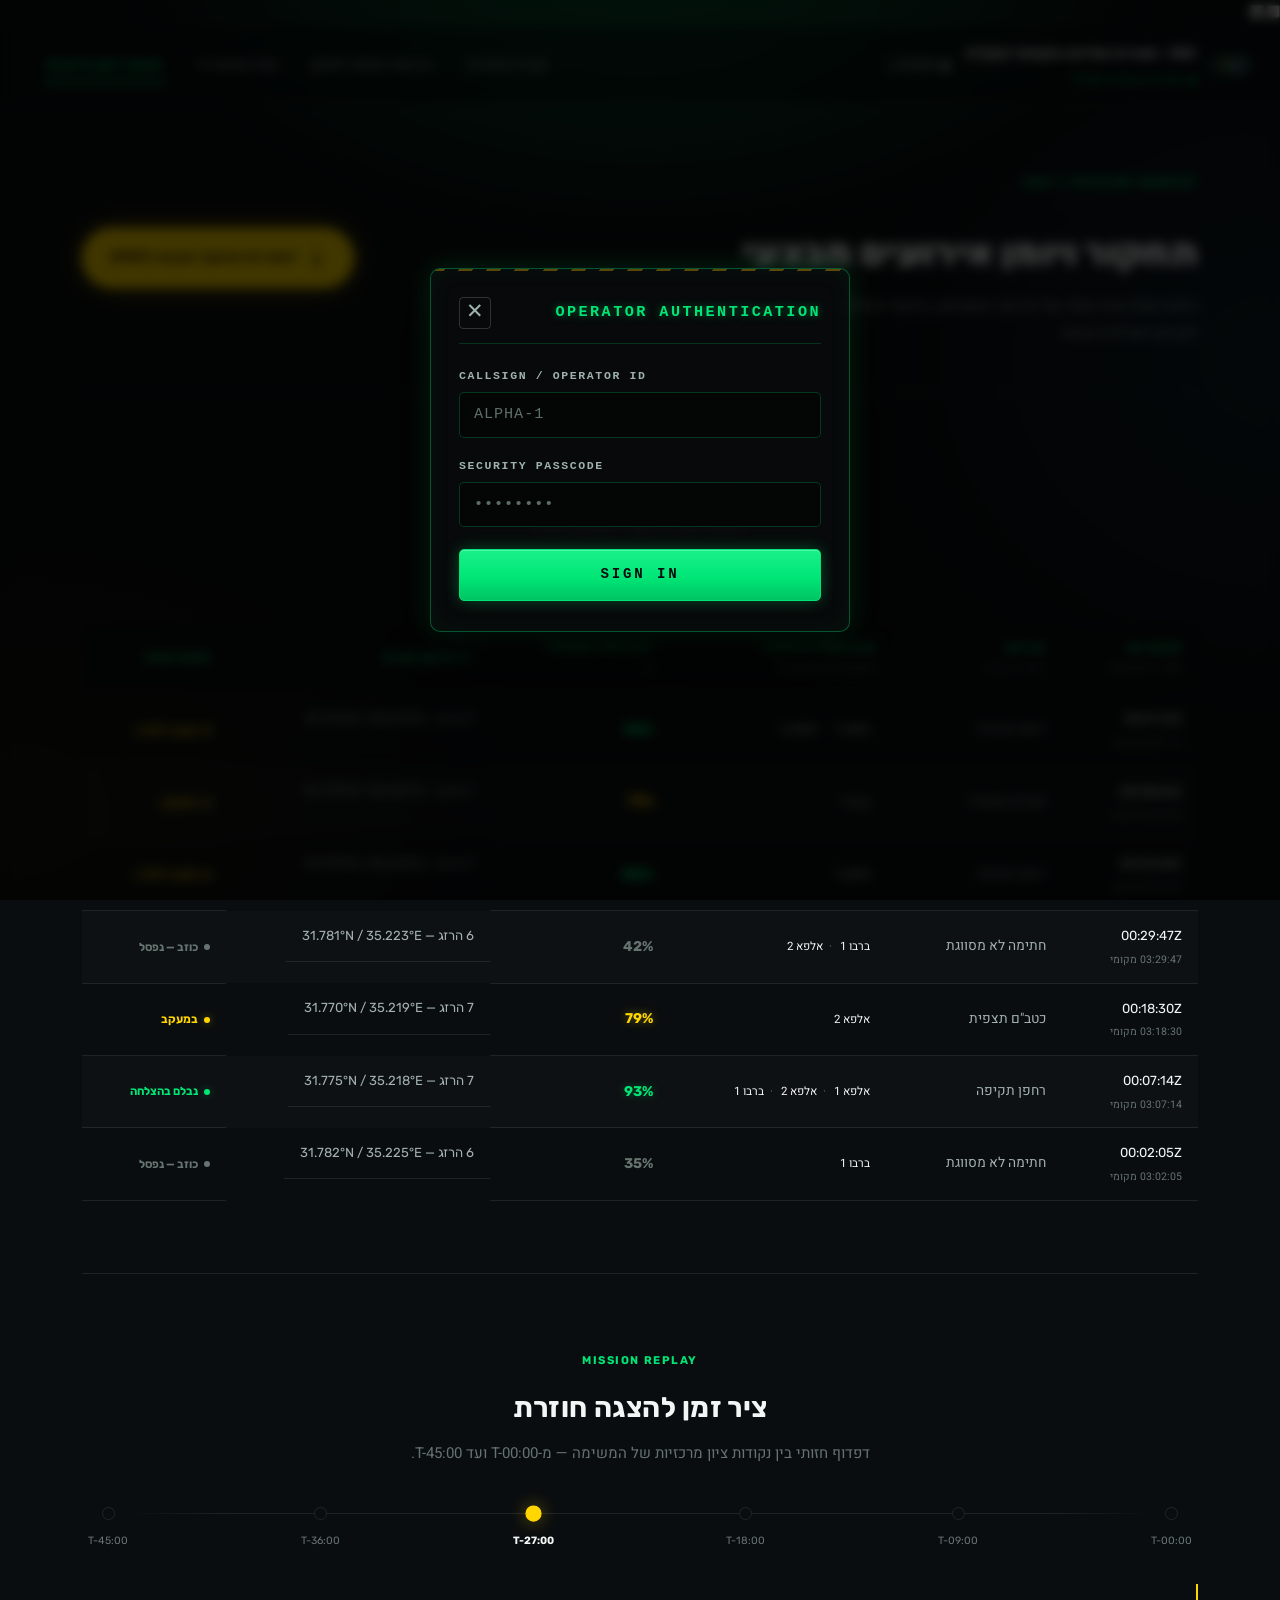
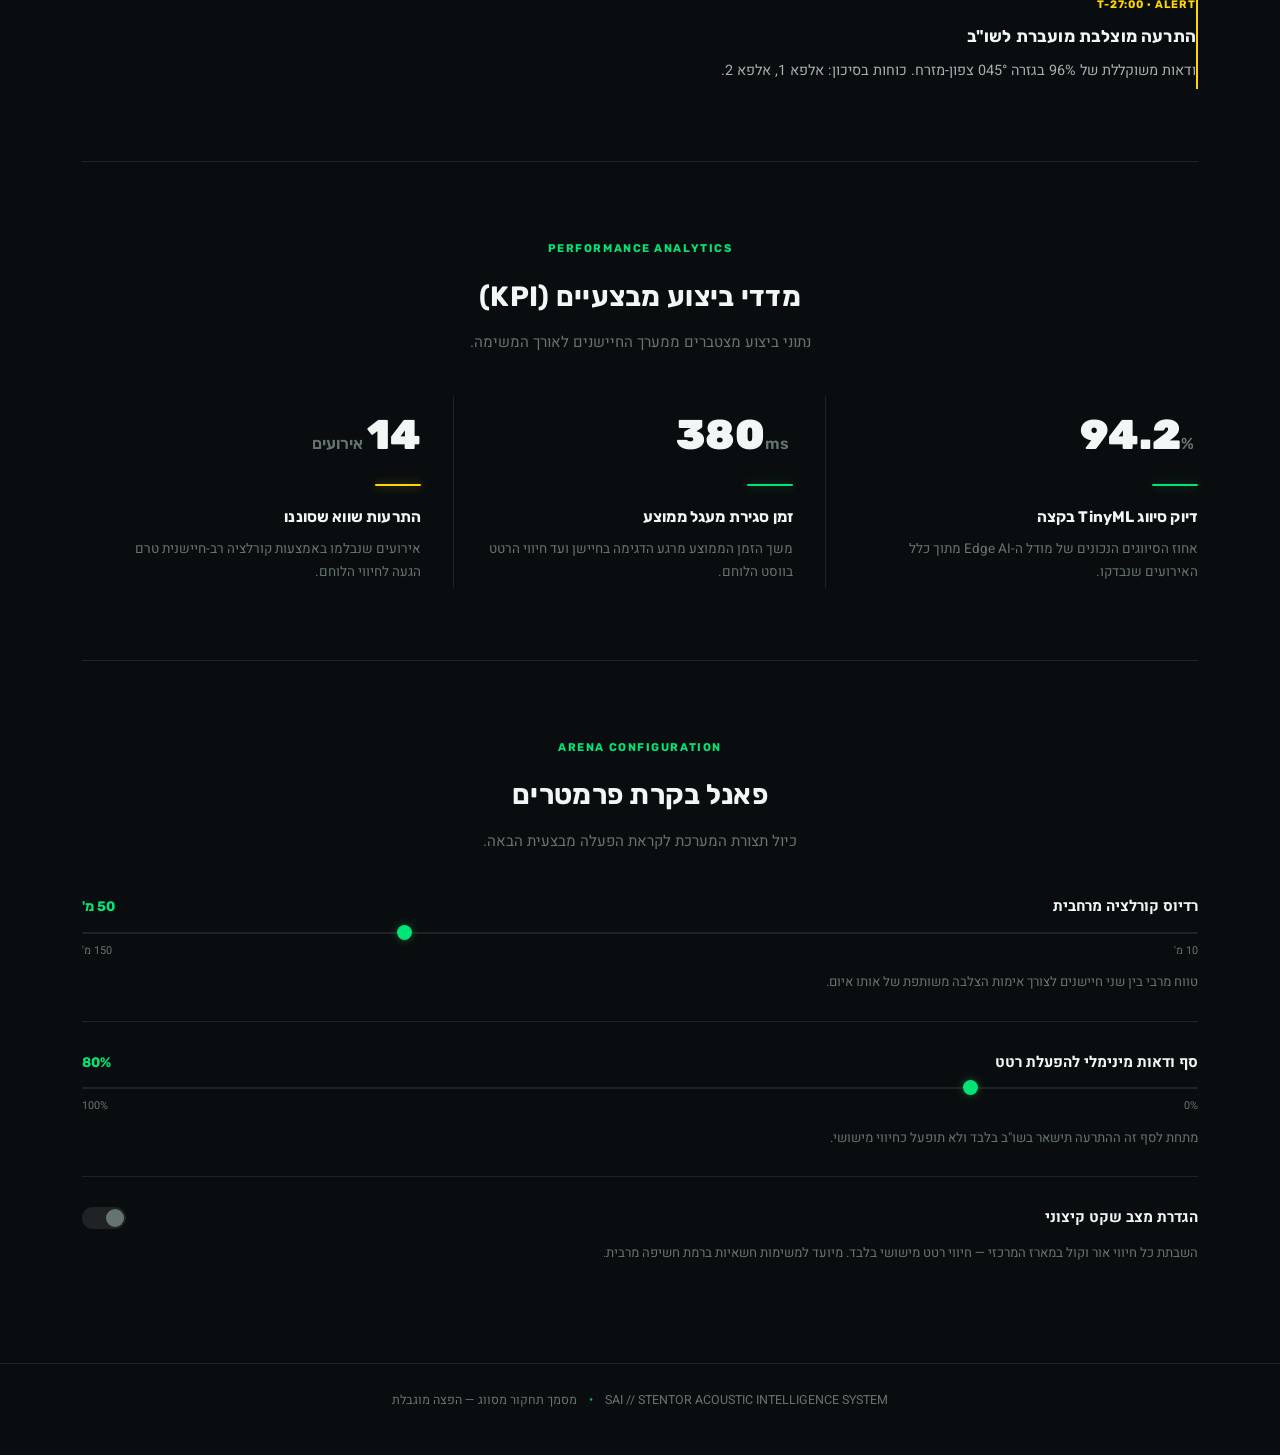
==== debrief.html @ 7eb7ef3a "Initial commit - SAI-WEB" ====
<!-- קובץ זה הוא עמוד "תחקור ויומן אירועים" (Debrief & After Action Report) של מערכת SAI.
     הוא עמוד עצמאי לחלוטין: בלי JavaScript, רק HTML5 סמנטי + CSS3 טהור (ראו style-debrief.css).
     כל האינטראקטיביות (ציר הזמן, הסליידרים, הטוגל) מושגת באמצעות רכיבי טופס דפדפניים
     מובנים (radio/range/checkbox) יחד עם סלקטורי CSS חכמים — ללא שורת קוד JS אחת. -->
<!-- DOCTYPE HTML5: מודיע לדפדפן לרנדר את הדף לפי תקן HTML5 העדכני (Standards Mode),
     ולא במצב "Quirks" תואם-לאחור שיכול לשבש חישובי CSS כמו box-sizing -->
<!DOCTYPE html>
<!-- lang="he": מגדיר את שפת התוכן כעברית — חשוב לנגישות (קוראי מסך יבטאו נכון),
     ולמנועי חיפוש/דפדפנים שמציעים תרגום אוטומטי.
     dir="rtl": קובע כיוון כתיבה מימין-לשמאל לכל העמוד — משפיע אוטומטית על יישור טקסט,
     סדר פריסת Flexbox/Grid (איבר ראשון ב-HTML מוצג מימין), ומיקום של תכונות לוגיות כמו
     border-inline-start ב-CSS, כך שאין צורך לכתוב ידנית "right" בכל מקום -->
<html lang="he" dir="rtl">
<head>
<!-- קידוד תווים UTF-8 הכרחי כדי שתווי עברית, גרשיים (״) וסימני מעלות (°) יוצגו נכון -->
<meta charset="UTF-8">
<!-- meta viewport: מבטיח שבמכשירים ניידים הדף יוצג ברוחב האמיתי של המסך (לא מוקטן/מוגדל
     אוטומטית), כך שהפריסה הרספונסיבית שב-CSS (ה-media queries) תעבוד כמתוכנן -->
<meta name="viewport" content="width=device-width, initial-scale=1.0">
<!-- כותרת הלשונית בדפדפן — מזהה את העמוד הספציפי הזה (תחקור) מתוך שאר עמודי המערכת -->
<title>תחקור ויומן אירועים — SAI</title>
<!-- preconnect: מורה לדפדפן לפתוח מראש חיבור רשת (DNS+TLS) לשרתי Google Fonts,
     לפני שה-CSS בפועל מבקש את קובצי הגופן — מקצר את זמן הטעינה הנתפס -->
<link rel="preconnect" href="https://fonts.googleapis.com">
<link rel="preconnect" href="https://fonts.gstatic.com" crossorigin>
<!-- טוען את משפחות הגופנים Heebo ו-Rubik במשקלים שונים (300 עד 900) — שתיהן גופני
     עברית מודרניים התומכים היטב ב-RTL, בהם משתמש style-debrief.css להיררכיית הטקסט -->
<link href="https://fonts.googleapis.com/css2?family=Heebo:wght@300;400;500;700;900&family=Rubik:wght@400;500;600;700;900&display=swap" rel="stylesheet">
<!-- קישור לגיליון הסגנונות הייעודי לעמוד זה בלבד — כל עמוד באתר SAI טוען קובץ CSS
     נפרד משלו (ולא קובץ אחד משותף), כך שניתן לפתח/לשנות עמוד בלי להשפיע על האחרים -->
<link rel="stylesheet" href="style-debrief.css">
<!-- קישור לגיליון העיצוב של חלון ההתחברות (HTML ו-CSS בלבד, ללא JavaScript) -->
<link rel="stylesheet" href="style-login.css">
</head>
<body>

<!-- תיבת הסימון המוסתרת שמחזיקה את מצב החלון; חייבת להיות ילד ישיר של body ולפני הסרגל והחלון כדי שסלקטור ~ יעבוד -->
<input type="checkbox" id="modal-toggle" class="modal-toggle" aria-label="פתיחה וסגירה של חלון אימות מפעיל">
<!-- תיבת סימון מוסתרת שנייה: מצב "מחובר"; SIGN IN מסמן אותה, וה-CSS מסתיר את החלון ואת LOGIN ומציג את תג המפעיל -->
<input type="checkbox" id="auth-state" class="auth-state" tabindex="-1" aria-hidden="true">

<!-- ===================== סרגל ניווט עליון (Header) =====================
     מופיע בזהה (עם שינוי הקישור הפעיל) בכל עמודי האתר — משמש כ"תא מצפן" קבוע
     שמאפשר מעבר מהיר בין מודולי המערכת מכל מקום בממשק -->
<header class="cmd-bar">
  <!-- קבוצת המותג: לוגו + שם המערכת + חיווי סטטוס חי, בצד ההתחלה של הסרגל (ימין ב-RTL) -->
  <div class="cmd-brand">
    <!-- לוגו המערכת מתוך assets/logo.png; תכונת alt מספקת טקסט חלופי לקוראי מסך
         ולמקרה שהתמונה לא נטענת — חיונית לנגישות ולא רק "תיאור" -->
    <img src="assets/logo.png" alt="סמל SAI" class="cmd-logo">
    <div class="cmd-brand-text">
      <!-- שם המערכת המלא -->
      <span class="cmd-title">SAI - מערכת מודיעין אקוסטי טקטית</span>
      <!-- חיווי "מערכת מבצעית פעילה": נקודה ירוקה פועמת (מוגדרת ב-CSS עם aria-hidden
           כי היא עיצובית בלבד ואינה נושאת מידע טקסטואלי) + טקסט הסבר -->
      <span class="cmd-status">
        <span class="pulse-dot" aria-hidden="true"></span>
        מערכת מבצעית פעילה
      </span>
    </div>
    <!-- כפתור LOGIN: תווית שמקושרת לתיבת הסימון — ממוקם באזור המיתוג, משמאל ללוגו ולשם המערכת; לחיצה עליה פותחת את החלון -->
    <label for="modal-toggle" class="nav-login-btn">
      <!-- אייקון הפעלה קישוטי; מוסתר מקוראי מסך -->
      <span aria-hidden="true">◉</span>
      <!-- טקסט הכפתור -->
      LOGIN
    <!-- סגירת כפתור LOGIN -->
    </label>
    <!-- תג המפעיל המחובר: מוסתר כברירת מחדל ומוצג ב-CSS רק כש-auth-state מסומנת (אחרי SIGN IN) -->
    <span class="operator-badge"></span>
  </div>

  <!-- ניווט ראשי: aria-label מספק לקוראי מסך שם ברור ל-<nav> הזה (יש לעיתים כמה
       אזורי ניווט בעמוד, וה-label מבדיל ביניהם) -->
  <nav class="cmd-nav" aria-label="ניווט ראשי">
    <!-- קישור לעמוד סקירת המערכת (הבית) -->
    <a href="index.html" class="nav-link">סקירת מערכת</a>
    <!-- קישור להוראות ההפעלה השדתיות ללוחם -->
    <a href="field-manual.html" class="nav-link">הוראות הפעלה ללוחם</a>
    <!-- קישור ללוח הבקרה המבצעי החי (שו"ב) -->
    <a href="live-c2.html" class="nav-link">שו"ב מבצעי חי</a>
    <!-- קישור לעמוד הנוכחי (תחקור): class="active" מסמן ויזואלית היכן אנחנו נמצאים,
         aria-current="page" מודיע לטכנולוגיות מסייעות (קוראי מסך) שזהו העמוד הנוכחי —
         שילוב של סימון ויזואלי וסמנטי-נגיש יחד -->
    <a href="debrief.html" class="nav-link active" aria-current="page">תחקור ויומן אירועים</a>
  </nav>
</header>

<!-- <main>: התגית הסמנטית המציינת את תוכן הליבה הייחודי של העמוד (בניגוד ל-header/footer
     שחוזרים בכל עמוד) — חשובה לנגישות (קורא מסך יכול "לקפוץ" ישר לתוכן הראשי) ול-SEO -->
<main>

  <!-- ===================== כותרת ייצוא (Export Header) =====================
       אזור פתיחה המציג את כותרת הדוח ומאפשר "ייצוא" שלו לקובץ PDF (מדומה) -->
  <section class="export-header">
    <div class="export-text">
      <!-- תג מסמך בסגנון צבאי: AAR = After Action Report, מזהה את סוג המסמך -->
      <span class="doc-tag">AAR // MISSION DEBRIEF</span>
      <!-- כותרת <h1> יחידה בעמוד — הכותרת הראשית וההיררכית ביותר, חשובה גם ל-SEO
           וגם לנגישות (קורא מסך מתחיל מכאן את מבנה הכותרות של הדף) -->
      <h1 class="page-title">תחקור ויומן אירועים מבצעי</h1>
      <p class="page-desc">ניתוח שלב-אחר-שלב של אירועי המשימה, ביצועי הסיווג בקצה, וכיול פרמטרי המערכת לקראת פעילות הבאה.</p>
    </div>
    <!-- כפתור "ייצוא דוח": href="#" כי זהו מוקאפ (mockup) ללא backend אמיתי בשלב זה;
         role="button" מבהיר לטכנולוגיות מסייעות שמדובר בפעולה (לא ניווט רגיל לעמוד אחר),
         למרות שמבחינה טכנית זהו תג <a> ולא <button> -->
    <a href="#" class="btn-export" role="button">
      <!-- אייקון חץ ייצוא; aria-hidden מסתיר אותו מקוראי מסך כי הוא דקורטיבי בלבד
           והמשמעות כבר מועברת על ידי הטקסט הסמוך "ייצוא דוח..." -->
      <span class="export-icon" aria-hidden="true">⭳</span>
      ייצוא דוח תחקור מבצעי (PDF)
    </a>
  </section>

  <!-- ===================== סעיף 1: יומן אירועי משימה (Event Log) =====================
       טבלה המדמה תוצאת שאילתה מ-DynamoDB — רשומות זיהוי מוצלבות ממספר חיישנים -->
  <section class="section">
    <div class="section-head">
      <!-- "תג טכני" עליון המרמז על מקור הנתונים (שאילתת DynamoDB) -->
      <span class="section-kicker">DYNAMODB QUERY // EVENT LOG</span>
      <!-- כותרת <h2>: רמת היררכיה אחת מתחת ל-<h1> הראשי של העמוד -->
      <h2 class="section-title">יומן אירועי משימה</h2>
      <p class="section-sub">רשומות מוצלבות ממספר חיישנים, מסודרות לפי חותמת זמן יורדת.</p>
    </div>

    <!-- רשת נתונים ללא מסגרות: קווי הפרדה דקים בלבד בין שורות -->
    <!-- ^ (הערה מקורית) — עוטף את הטבלה ב-div עם overflow-x:auto כדי לאפשר גלילה
         אופקית במסכים צרים, מבלי לשבור את פריסת שאר העמוד -->
    <div class="table-scroll">
      <!-- <table> סמנטית אמיתית (לא div מדומה) — חשוב לנגישות ולקריאת נתונים טבלאיים
           נכונה על ידי קוראי מסך, שיכולים לנווט בין עמודות/שורות -->
      <table class="log-table">
        <!-- <thead>: כותרות העמודות, מופרדות סמנטית מגוף הנתונים (tbody) -->
        <thead>
          <tr>
            <!-- כל <th> הוא כותרת עמודה; ה-<br> + <span class="th-sub"> מוסיפים שורת
                 הבהרה משנית (כמו "UTC / זמן מקומי") מתחת לשם העמודה הראשי -->
            <th>חותמת זמן<br><span class="th-sub">UTC / זמן מקומי</span></th>
            <th>סוג איום<br><span class="th-sub">רחפן / כטב"ם</span></th>
            <th>מזהה סנסורים מדווחים<br><span class="th-sub">Correlation Sensors</span></th>
            <th>רמת ודאות משוקללת<br><span class="th-sub">%</span></th>
            <th>נ"צ ומיקום במרחב</th>
            <th>סטטוס פעולה</th>
          </tr>
        </thead>
        <!-- <tbody>: גוף הנתונים בפועל — 7 שורות אירוע, מסודרות מהחדש (חותמת זמן
             גבוהה יותר) אל הישן ביותר בתחתית -->
        <tbody>
          <!-- שורה 1: האירוע החמור והעדכני ביותר — רחפן תקיפה בוודאות גבוהה (96%),
               זוהה על ידי שני חיישנים (קורלציה כפולה), הועבר לשו"ב -->
          <tr>
            <!-- מחלקת mono כופה כיוון LTR על הערך הטכני (חותמת הזמן) כדי שהספרות
                 והתווים יוצגו בסדר הנכון בתוך שורה שכיוונה הכללי RTL -->
            <td><span class="mono">00:41:12Z</span><br><span class="th-sub">03:41:12 מקומי</span></td>
            <td>רחפן תקיפה</td>
            <!-- שתי תגיות sensor-chip מציגות קורלציה בין שני חיישנים שונים שזיהו את אותו איום -->
            <td><span class="sensor-chip">אלפא 1</span><span class="sensor-chip">אלפא 2</span></td>
            <!-- conf-hi: מחלקה שצובעת ודאות גבוהה בירוק זוהר -->
            <td><span class="conf conf-hi">96%</span></td>
            <td class="mono">31.774°N / 35.217°E — גזרה 7</td>
            <!-- status-progress: האירוע עדיין "בתהליך" (הועבר לשו"ב לטיפול), לכן צבע זהב ולא ירוק -->
            <td><span class="status status-progress">הועבר לשו"ב</span></td>
          </tr>
          <!-- שורה 2: כטב"ם תצפית (לא תקיפה) שזוהה על ידי חיישן בודד בלבד, ודאות בינונית (71%) -->
          <tr>
            <td><span class="mono">00:38:55Z</span><br><span class="th-sub">03:38:55 מקומי</span></td>
            <td>כטב"ם תצפית</td>
            <td><span class="sensor-chip">ברבו 1</span></td>
            <!-- conf-mid: ודאות בינונית מוצגת בזהב, לא בירוק המלא -->
            <td><span class="conf conf-mid">71%</span></td>
            <td class="mono">31.779°N / 35.221°E — גזרה 7</td>
            <td><span class="status status-progress">במעקב</span></td>
          </tr>
          <!-- שורה 3: המשך אותו רצף איום — עדכון קודם מאותו רחפן, חיישן בודד, ודאות 88% -->
          <tr>
            <td><span class="mono">00:33:02Z</span><br><span class="th-sub">03:33:02 מקומי</span></td>
            <td>רחפן תקיפה</td>
            <td><span class="sensor-chip">אלפא 1</span></td>
            <td><span class="conf conf-hi">88%</span></td>
            <td class="mono">31.773°N / 35.216°E — גזרה 7</td>
            <td><span class="status status-progress">הועבר לשו"ב</span></td>
          </tr>
          <!-- שורה 4: דוגמה לזיהוי כוזב — חתימה לא מסווגת בוודאות נמוכה (42%) שנפסלה
               לאחר קורלציה בין שני חיישנים, ממחישה את יכולת סינון התרעות השווא של המערכת -->
          <tr>
            <td><span class="mono">00:29:47Z</span><br><span class="th-sub">03:29:47 מקומי</span></td>
            <td>חתימה לא מסווגת</td>
            <td><span class="sensor-chip">ברבו 1</span><span class="sensor-chip">אלפא 2</span></td>
            <!-- conf-low: ודאות נמוכה מוצגת בצבע עמום ללא זוהר כלל -->
            <td><span class="conf conf-low">42%</span></td>
            <td class="mono">31.781°N / 35.223°E — גזרה 6</td>
            <!-- status-dismissed: סטטוס "כוזב — נפסל", צבע עמום כי האירוע אינו משמעותי יותר -->
            <td><span class="status status-dismissed">כוזב — נפסל</span></td>
          </tr>
          <!-- שורה 5: כטב"ם תצפית נוסף, זוהה על ידי חיישן בודד, ודאות בינונית (79%) -->
          <tr>
            <td><span class="mono">00:18:30Z</span><br><span class="th-sub">03:18:30 מקומי</span></td>
            <td>כטב"ם תצפית</td>
            <td><span class="sensor-chip">אלפא 2</span></td>
            <td><span class="conf conf-mid">79%</span></td>
            <td class="mono">31.770°N / 35.219°E — גזרה 7</td>
            <td><span class="status status-progress">במעקב</span></td>
          </tr>
          <!-- שורה 6: האירוע המוקדם ביותר בדוגמה שהסתיים בהצלחה — שלושה חיישנים שונים
               (קורלציה משולשת, הכי חזקה בטבלה) זיהו יחד את אותו רחפן, ודאות גבוהה (93%),
               והאיום נבלם — ממחיש את שרשרת ההיתוך הרב-חיישני (Multi-Sensor Fusion) עד לסגירה -->
          <tr>
            <td><span class="mono">00:07:14Z</span><br><span class="th-sub">03:07:14 מקומי</span></td>
            <td>רחפן תקיפה</td>
            <td><span class="sensor-chip">אלפא 1</span><span class="sensor-chip">אלפא 2</span><span class="sensor-chip">ברבו 1</span></td>
            <td><span class="conf conf-hi">93%</span></td>
            <td class="mono">31.775°N / 35.218°E — גזרה 7</td>
            <!-- status-resolved: הסטטוס היחיד בטבלה שמסומן ירוק — האירוע הסתיים בהצלחה -->
            <td><span class="status status-resolved">נבלם בהצלחה</span></td>
          </tr>
          <!-- שורה 7: זיהוי כוזב נוסף בוודאות נמוכה מאוד (35%) מחיישן בודד, שנפסל -->
          <tr>
            <td><span class="mono">00:02:05Z</span><br><span class="th-sub">03:02:05 מקומי</span></td>
            <td>חתימה לא מסווגת</td>
            <td><span class="sensor-chip">ברבו 1</span></td>
            <td><span class="conf conf-low">35%</span></td>
            <td class="mono">31.782°N / 35.225°E — גזרה 6</td>
            <td><span class="status status-dismissed">כוזב — נפסל</span></td>
          </tr>
        </tbody>
      </table>
    </div>
  </section>

  <!-- ===================== סעיף 2: ציר זמן להצגה חוזרת (Mission Replay) =====================
       "טאבים" אינטראקטיביים מבוססי CSS טהור: לחיצה על תחנת זמן חושפת את פרטי
       האירוע התואם, ללא שורת JavaScript אחת — ראו הסבר מלא ב-style-debrief.css -->
  <section class="section">
    <div class="section-head">
      <span class="section-kicker">MISSION REPLAY</span>
      <h2 class="section-title">ציר זמן להצגה חוזרת</h2>
      <p class="section-sub">דפדוף חזותי בין נקודות ציון מרכזיות של המשימה — מ-T-00:00 ועד T-45:00.</p>
    </div>

    <div class="timeline-scrubber">
      <!-- שישה כפתורי רדיו "בלתי נראים" (מוסתרים ב-CSS, לא ב-HTML) — כולם משתפים
           את אותו name="tl" כך שרק אחד יכול להיות מסומן בכל רגע נתון (התנהגות
           רדיו סטנדרטית של הדפדפן). id ייחודי לכל אחד (tl1..tl6) מקושר ל-<label>
           המתאים בהמשך. tl4 מסומן checked כברירת מחדל כדי שהעמוד ייפתח כבר
           כשתחנת ה"התרעה" (האירוע הדרמטי ביותר) גלויה למשתמש -->
      <input type="radio" name="tl" id="tl1" class="tl-radio">
      <input type="radio" name="tl" id="tl2" class="tl-radio">
      <input type="radio" name="tl" id="tl3" class="tl-radio">
      <input type="radio" name="tl" id="tl4" class="tl-radio" checked>
      <input type="radio" name="tl" id="tl5" class="tl-radio">
      <input type="radio" name="tl" id="tl6" class="tl-radio">

      <!-- מסלול ציר הזמן הגרפי: קו רקע + שש תוויות-תחנה לחיצות -->
      <div class="tl-track">
        <!-- קו הרקע החוצה את כל התחנות; aria-hidden כי הוא עיצובי-גרפי בלבד -->
        <span class="tl-line" aria-hidden="true"></span>
        <!-- כל <label for="tlN"> הוא תגית אמיתית המקושרת לכפתור הרדיו המתאים לה —
             לחיצה על התווית (או על הטקסט/הנקודה שבתוכה) מסמנת את הרדיו המוסתר,
             בדיוק כמו שדפדפן עושה עם כל <label>+<input> רגיל, ללא צורך ב-JavaScript -->
        <label for="tl1" class="tl-marker"><span class="tl-dot"></span><span class="tl-time">T-00:00</span></label>
        <label for="tl2" class="tl-marker"><span class="tl-dot"></span><span class="tl-time">T-09:00</span></label>
        <label for="tl3" class="tl-marker"><span class="tl-dot"></span><span class="tl-time">T-18:00</span></label>
        <!-- מחלקה נוספת tl-marker--alert מסמנת חזותית שזוהי תחנת ההתרעה הקריטית —
             מקבלת ב-CSS מתאר זהוב קבוע גם כשאינה נבחרת -->
        <label for="tl4" class="tl-marker tl-marker--alert"><span class="tl-dot"></span><span class="tl-time">T-27:00</span></label>
        <label for="tl5" class="tl-marker"><span class="tl-dot"></span><span class="tl-time">T-36:00</span></label>
        <label for="tl6" class="tl-marker"><span class="tl-dot"></span><span class="tl-time">T-45:00</span></label>
      </div>

      <!-- שישה בלוקי פרטים — רק אחד מוצג בכל רגע (זה שה-id שלו תואם לרדיו המסומן),
           בזכות סלקטורי ה-":checked ~" שמוגדרים ב-style-debrief.css -->
      <div class="tl-details">
        <!-- פרטי תחנה 1: תחילת המשימה, טרם זוהה איום -->
        <div class="tl-detail" id="d1">
          <span class="tl-detail-tag">T-00:00</span>
          <h3>תחילת משימה</h3>
          <p>פריסת כוחות אלפא ובראבו בגזרה 7. כלל החיישנים במצב האזנה שקטה.</p>
        </div>
        <!-- פרטי תחנה 2: זיהוי ראשוני חלש (71%) מחיישן בודד -->
        <div class="tl-detail" id="d2">
          <span class="tl-detail-tag">T-09:00</span>
          <h3>זיהוי אקוסטי ראשוני</h3>
          <p>חיישן ברבו 1 מדווח על חתימה אקוסטית חשודה. רמת ודאות ראשונית: 71%.</p>
        </div>
        <!-- פרטי תחנה 3: הצלבת נתונים בין שני חיישנים מעלה את הוודאות -->
        <div class="tl-detail" id="d3">
          <span class="tl-detail-tag">T-18:00</span>
          <h3>הצלבת נתונים</h3>
          <p>הצלבה בין אלפא 2 לברבו 1 בענן מעלה את רמת הוודאות ל-88%. המעקב מוסלם לאלפא 1.</p>
        </div>
        <!-- פרטי תחנה 4: רגע ההתרעה הקריטית — מחלקות tl-detail--alert /
             tl-detail-tag--alert צובעות בלוק זה בזהב במקום ירוק, בהתאם לחומרת האירוע.
             זוהי תחנת ברירת המחדל שמוצגת בטעינת העמוד (הרדיו tl4 מסומן checked למעלה) -->
        <div class="tl-detail tl-detail--alert" id="d4">
          <span class="tl-detail-tag tl-detail-tag--alert">T-27:00 · ALERT</span>
          <h3>התרעה מוצלבת מועברת לשו"ב</h3>
          <p>ודאות משוקללת של 96% בגזרה 045° צפון-מזרח. כוחות בסיכון: אלפא 1, אלפא 2.</p>
        </div>
        <!-- פרטי תחנה 5: סגירת המעגל הפיזי — החיווי מגיע בפועל ללוחם -->
        <div class="tl-detail" id="d5">
          <span class="tl-detail-tag">T-36:00</span>
          <h3>סגירת מעגל פיזית</h3>
          <p>חיווי רטט מופעל בכתף ימין של אלפא 1. תמונת מצב מעודכנת מועברת לחפ"ק.</p>
        </div>
        <!-- פרטי תחנה 6: סיום האירוע בהצלחה -->
        <div class="tl-detail" id="d6">
          <span class="tl-detail-tag">T-45:00</span>
          <h3>סיום אירוע</h3>
          <p>האיום יצא מטווח הזיהוי ונבלם בהצלחה. המשימה נמשכת כסדרה.</p>
        </div>
      </div>
    </div>
  </section>

  <!-- ===================== סעיף 3: מדדי ביצוע מבצעיים (KPI) =====================
       שלושה מדדים מרכזיים המסכמים את ביצועי המערכת לאורך המשימה כולה -->
  <section class="section">
    <div class="section-head">
      <span class="section-kicker">PERFORMANCE ANALYTICS</span>
      <h2 class="section-title">מדדי ביצוע מבצעיים (KPI)</h2>
      <p class="section-sub">נתוני ביצוע מצטברים ממערך החיישנים לאורך המשימה.</p>
    </div>

    <!-- מדדים גדולים עם קו זוהר, ללא תיבות נפרדות -->
    <!-- ^ (הערה מקורית) — שלושת המדדים מוצגים כרשימת Grid עם קווי הפרדה אנכיים
         בין העמודות (מוגדר ב-CSS), ולא כשלושה כרטיסים ממוסגרים בנפרד -->
    <div class="kpi-row">
      <!-- מדד 1: דיוק מודל הבינה המלאכותית הרץ מקומית על הבקר (Edge AI) -->
      <div class="kpi">
        <!-- <small> מכיל את סימן האחוז בגודל קטן יותר מהמספר הראשי, כך שה-"94.2"
             נשאר המוקד החזותי הדומיננטי -->
        <span class="kpi-value">94.2<small>%</small></span>
        <!-- קו הדגשה קצר מתחת למספר; aria-hidden כי הוא עיצובי בלבד -->
        <span class="kpi-underline" aria-hidden="true"></span>
        <h3 class="kpi-title">דיוק סיווג TinyML בקצה</h3>
        <p class="kpi-desc">אחוז הסיווגים הנכונים של מודל ה-Edge AI מתוך כלל האירועים שנבדקו.</p>
      </div>

      <!-- מדד 2: זמן התגובה הכולל של שרשרת הזיהוי-עד-חיווי (Detection-to-Actuation) -->
      <div class="kpi">
        <span class="kpi-value">380<small>ms</small></span>
        <span class="kpi-underline" aria-hidden="true"></span>
        <h3 class="kpi-title">זמן סגירת מעגל ממוצע</h3>
        <p class="kpi-desc">משך הזמן הממוצע מרגע הדגימה בחיישן ועד חיווי הרטט בווסט הלוחם.</p>
      </div>

      <!-- מדד 3: מחלקת kpi--gold דורסת את צבע קו ההדגשה מירוק לזהב (ב-CSS), כדי
           לסמן שזהו מדד מסוג "סינון/אזהרה" (כמויות שנחסמו) ולא מדד ביצועי-ליבה חיובי -->
      <div class="kpi kpi--gold">
        <span class="kpi-value">14<small>אירועים</small></span>
        <span class="kpi-underline" aria-hidden="true"></span>
        <h3 class="kpi-title">התרעות שווא שסוננו</h3>
        <p class="kpi-desc">אירועים שנבלמו באמצעות קורלציה רב-חיישנית טרם הגעה לחיווי הלוחם.</p>
      </div>
    </div>
  </section>

  <!-- ===================== סעיף 4: פאנל בקרת פרמטרים (Arena Configuration) =====================
       שלושה פקדי תצורה: שני סליידרים (range) וטוגל אחד (checkbox), כולם רכיבי
       טופס דפדפניים מקוריים — הגרירה/הקליק פועלים באופן טבעי גם בלי JavaScript,
       אם כי שינוי הערך בפועל אינו נשמר לשרת בהדגמה סטטית זו -->
  <section class="section">
    <div class="section-head">
      <span class="section-kicker">ARENA CONFIGURATION</span>
      <h2 class="section-title">פאנל בקרת פרמטרים</h2>
      <p class="section-sub">כיול תצורת המערכת לקראת הפעלה מבצעית הבאה.</p>
    </div>

    <!-- רשימת בקרות רציפה עם קווי הפרדה, סליידרים וטוגלים מינימליים -->
    <!-- ^ (הערה מקורית) — שלוש שורות הבקרה מסודרות אנכית ברשימה אחת עם קווי הפרדה
         דקים ביניהן, במקום שלושה כרטיסים נפרדים -->
    <div class="config-list">
      <!-- בקרה 1: רדיוס הקורלציה המרחבית בין חיישנים (סליידר עם ערך ברירת מחדל 50 מטר) -->
      <div class="config-row-item">
        <div class="config-row">
          <!-- <label for="corr-radius"> מקושר ל-<input> שמתחתיו — לחיצה על הטקסט
               "רדיוס קורלציה מרחבית" תעביר פוקוס לסליידר, שיפור נגישות/שימושיות -->
          <label for="corr-radius" class="config-label">רדיוס קורלציה מרחבית</label>
          <!-- הערך המוצג כאן הוא טקסט סטטי התואם ל-value של הסליידר; מכיוון שאין
               JavaScript בעמוד, הוא לא מתעדכן אוטומטית בזמן גרירה — משמש כתצוגת
               "ערך ברירת מחדל נוכחי" למוקאפ העיצובי -->
          <span class="config-value">50 מ'</span>
        </div>
        <!-- <input type="range">: פקד סליידר דפדפני אמיתי (לא מזויף). min/max/step/value
             קובעים את הטווח (10–150 מטר), את גודל הקפיצה (5) ואת נקודת ההתחלה (50) -->
        <input type="range" id="corr-radius" class="tac-slider" min="10" max="150" step="5" value="50">
        <!-- שני ערכי הקצה של הסליידר, מוצגים משני צידיו להתמצאות מהירה -->
        <div class="config-scale"><span>10 מ'</span><span>150 מ'</span></div>
        <p class="config-note">טווח מרבי בין שני חיישנים לצורך אימות הצלבה משותפת של אותו איום.</p>
      </div>

      <!-- בקרה 2: סף הוודאות המינימלי שמעליו מופעל חיווי רטט פיזי ללוחם (ברירת מחדל 80%) -->
      <div class="config-row-item">
        <div class="config-row">
          <label for="min-conf" class="config-label">סף ודאות מינימלי להפעלת רטט</label>
          <span class="config-value">80%</span>
        </div>
        <input type="range" id="min-conf" class="tac-slider" min="0" max="100" step="5" value="80">
        <div class="config-scale"><span>0%</span><span>100%</span></div>
        <p class="config-note">מתחת לסף זה ההתרעה תישאר בשו"ב בלבד ולא תופעל כחיווי מישושי.</p>
      </div>

      <!-- בקרה 3: מתג הפעלה/כיבוי (לא סליידר) למצב "שקט קיצוני" -->
      <div class="config-row-item">
        <div class="config-row">
          <label for="silent-mode" class="config-label">הגדרת מצב שקט קיצוני</label>
          <!-- toggle-switch עוטף checkbox אמיתי מוסתר + ייצוג גרפי (track+thumb).
               כל ה-<label> הזה הוא גם "הכפתור" עצמו — קליק עליו מסמן/מבטל סימון
               של ה-<input type="checkbox"> שבתוכו, בלי צורך במאזין אירועים ב-JS -->
          <label class="toggle-switch">
            <input type="checkbox" id="silent-mode">
            <!-- toggle-track הוא "מסילת" המתג הגרפית; toggle-thumb הוא ה"כפתור"
                 הנע בתוכה. שניהם מעוצבים ב-CSS בהתאם למצב checked/unchecked של
                 ה-input הסמוך להם (Sibling Selector) -->
            <span class="toggle-track"><span class="toggle-thumb"></span></span>
          </label>
        </div>
        <p class="config-note">השבתת כל חיווי אור וקול במארז המרכזי — חיווי רטט מישושי בלבד. מיועד למשימות חשאיות ברמת חשיפה מרבית.</p>
      </div>
    </div>
  </section>

</main>

<!-- ===================== פוטר (Footer) =====================
     שורת סיום קבועה בתחתית כל עמודי האתר — שם המערכת המלא + הצהרת סיווג/הפצה -->
<footer class="cmd-footer">
  <span>SAI // STENTOR ACOUSTIC INTELLIGENCE SYSTEM</span>
  <!-- נקודה מפרידה עיצובית בין שני חלקי הטקסט; לא נדרש aria-hidden כי מדובר בתו
       טקסט רגיל (•) שקורא מסך יקריא בכל מקרה כחלק טבעי מהמשפט -->
  <span class="footer-dot">•</span>
  <span>מסמך תחקור מסווג — הפצה מוגבלת</span>
</footer>

<!-- מעטפת החלון: מוסתרת ב-CSS, ומוצגת רק כשתיבת הסימון מסומנת -->
<div class="modal-overlay">
  <!-- רקע מטושטש לחיץ: תווית שמכסה את כל המסך — לחיצה עליה מבטלת את הסימון וסוגרת את החלון -->
  <label for="modal-toggle" class="modal-backdrop" aria-hidden="true"></label>
  <!-- תיבת הדיאלוג עצמה; role ו-aria-modal מסמנים אותה כחלון דו-שיח, aria-labelledby מקשר לכותרת -->
  <section class="modal-box" role="dialog" aria-modal="true" aria-labelledby="login-modal-title">
    <!-- ראש החלון: כותרת וכפתור סגירה באותה שורה -->
    <header class="modal-header">
      <!-- כותרת החלון -->
      <h2 id="login-modal-title" class="modal-title">OPERATOR AUTHENTICATION</h2>
      <!-- כפתור הסגירה ✕: תווית שמבטלת את סימון התיבה וכך סוגרת את החלון -->
      <label for="modal-toggle" class="modal-close" title="Close" aria-label="Close">✕</label>
    <!-- סגירת ראש החלון -->
    </header>
    <!-- טופס ההתחברות: אין בו כפתור submit, ולכן Enter לא שולח אותו והדף לא נטען מחדש -->
    <form class="modal-form" autocomplete="off">
      <!-- קבוצת השדה של אות הקריאה -->
      <div class="form-group">
        <!-- תווית השדה; for מקשר אותה לשדה -->
        <label for="login-username" class="form-label">Callsign / Operator ID</label>
        <!-- שדה אות הקריאה; required הופך את הטופס ל-:invalid כל עוד השדה ריק -->
        <input type="text" id="login-username" name="username" class="form-input" required spellcheck="false" placeholder="ALPHA-1">
      <!-- סגירת קבוצת השדה של אות הקריאה -->
      </div>
      <!-- קבוצת השדה של קוד האבטחה -->
      <div class="form-group">
        <!-- תווית השדה; for מקשר אותה לשדה -->
        <label for="login-password" class="form-label">Security Passcode</label>
        <!-- שדה הסיסמה; type="password" מסתיר את התווים, required נדרש לבדיקת התקינות ב-CSS -->
        <input type="password" id="login-password" name="password" class="form-input" required placeholder="••••••••">
      <!-- סגירת קבוצת השדה של קוד האבטחה -->
      </div>
      <!-- שורת סטטוס: הטקסט שלה נוצר ב-CSS (ממתין / מוכן) לפי תקינות הטופס -->
      <p class="login-status"></p>
      <!-- כפתור SIGN IN מדומה: תווית שמסמנת את auth-state — החלון נסגר ומצב "מחובר" נדלק; מנוטרל ב-CSS עד ששני השדות מלאים -->
      <label for="auth-state" class="modal-submit">SIGN IN</label>
    <!-- סגירת טופס ההתחברות -->
    </form>
  <!-- סגירת תיבת הדיאלוג -->
  </section>
<!-- סגירת מעטפת החלון -->
</div>

</body>
</html>
---- style-debrief.css ----
/* ============================================================
   SAI — תחקור ויומן אירועים
   ניתוח וניתוח נתונים — רשת ללא מסגרות, מדדים זוהרים, בקרות מינימליות
   ============================================================ */
/* גיליון סגנונות זה שייך אך ורק לעמוד debrief.html (עמוד התחקור).
   כל עמוד באתר SAI מקבל קובץ CSS נפרד ועצמאי משלו (ולא קובץ משותף אחד),
   כדי שכל דף יוכל להתפתח בעתיד בנפרד בלי לשבור עמודים אחרים. */

/* ----- משתני CSS גלובליים (Custom Properties) -----
   כל הצבעים, הגופנים והזוהרים המשמשים בעמוד מוגדרים כאן במקום אחד.
   היתרון: אם נרצה לכייל את "שפת העיצוב" הטקטית (למשל לשנות את גוון
   הירוק הניאון), משנים ערך אחד כאן והשינוי מתפשט אוטומטית לכל
   הסלקטורים בקובץ שמשתמשים במשתנה (var(--name)). */
:root{
  --bg-void: #0a0d0f;                           /* צבע הרקע החשוך ביותר בעמוד — מדמה "חלל" כהה של חדר מצב/תצוגת לילה, ממזער סנוור ומבליט את הירוק הניאון מעליו */
  --hairline: rgba(255, 255, 255, 0.09);        /* קו הפרדה דק וכמעט שקוף — מחליף מסגרות (borders) כבדות סביב תיבות, כדי לשמור על מראה "זורם" ולא קופסתי בהתאם לעיצוב המודרני של האתר */
  --neon: #00e676;                              /* ירוק ניאון טקטי — צבע המותג המרכזי של SAI, מסמן מצב תקין / פעיל / מאושר לאורך כל הממשק */
  --neon-dim: #00b25c;                          /* גרסה מוכהית של הירוק — לגבולות, פסי טעינה וזוהרים עדינים שלא צריכים "לצרוח" כמו הירוק המלא */
  --neon-glow: rgba(0, 230, 118, 0.35);         /* ירוק חצי-שקוף המיועד לאפקטי הילה (box-shadow / text-shadow) סביב אלמנטים פעילים, כדי ליצור תחושת "אנרגיה" דיגיטלית */
  --cyan-glow: rgba(56, 189, 248, 0.10);        /* גוון ציאן עדין מאוד, משמש רק ברקע האמביינטי — מוסיף גיוון "היי-טק" לצד הירוק מבלי להתחרות בו על תשומת הלב */
  --gold: #ffd600;                              /* צהוב-זהב אזהרה — מסמן מצבים "בתהליך" / הדורשים תשומת לב, בין המצב התקין (ירוק) למצב הקריטי (אדום) */
  --gold-glow: rgba(255, 214, 0, 0.4);          /* זוהר זהוב תואם, לשימוש סביב רכיבים במצב "התרעה" או "בתהליך" */
  --danger: #ff5252;                            /* אדום סכנה — שמור למצבי חירום/כשל קריטי בלבד, כדי שיישאר בולט ולא "יידלל" משימוש יתר */
  --danger-glow: rgba(255, 82, 82, 0.35);       /* זוהר אדום תואם לאלמנטים במצב סכנה */
  --text-hi: #f2f6f5;                           /* טקסט בהיר כמעט-לבן — לכותרות ולמידע הכי חשוב, ניגודיות מרבית מול הרקע הכהה */
  --text-mid: #a3b2af;                          /* טקסט אפרפר-ירקרק בגוון בינוני — צבע ברירת המחדל לטקסט גוף, קריא אך לא מסנוור */
  --text-dim: #66746f;                          /* טקסט עמום — לתוויות משניות, הערות עזר וטקסט פחות קריטי בהיררכיה */
  --font-head: 'Rubik', 'Heebo', sans-serif;    /* גופן לכותרות/תוויות טכניות — ל-Rubik אופי גיאומטרי-טכני המתאים ללוח בקרה צבאי, עם Heebo כגיבוי */
  --font-body: 'Heebo', 'Rubik', sans-serif;    /* גופן לטקסט רץ — Heebo קריא יותר לפסקאות ארוכות בעברית */
}

/* איפוס גלובלי (CSS Reset מינימלי):
   box-sizing: border-box גורם לכך שרוחב/גובה מוגדרים יכללו padding+border,
   כך שחישובי Flexbox/Grid בהמשך הקובץ יהיו צפויים ולא "יתפוצצו" מרוחב נוסף.
   איפוס margin/padding מבטל את עיצובי ברירת המחדל השונים בין דפדפנים
   (לדוגמה רווח אוטומטי סביב <h1> או <p>), כדי שהמרווחים בעמוד יגיעו
   אך ורק מהחלטות העיצוב שלנו למטה. */
*{ box-sizing: border-box; margin: 0; padding: 0; }

/* גלילה חלקה (Smooth Scroll) בעת קפיצה לעוגן פנימי בדף —
   משפרת את תחושת ה"מוצר" המודרני של לוח הבקרה */
html{ scroll-behavior: smooth; }

/* רקע: זוהר אמביינטי רדיאלי במקום רשת קווים */
/* ^ ההערה המקורית שמסבירה את כוונת העיצוב: החלטנו לוותר על רקע של
   רשת (grid) קווים טכנית-קשיחה, ובמקומה להשתמש במספר "הילות" אור
   (radial-gradient) מטושטשות — כדי ליצור תחושת עומק אווירי במקום
   מראה "סכמטי" שטוח, בהתאם לשפה העיצובית המודרנית שהוגדרה לכל האתר. */
body{
  background-color: var(--bg-void);            /* צבע רקע גיבוי מוצק — נצבע מיד, עוד לפני שתמונות ה-gradient מצטיירות, כדי למנוע "הבהוב" לבן ברגע טעינת הדף */
  background-image:
    /* הילה ירוקה גדולה במרכז-עליון: מדמה "מקור אור" ראשי מעל תוכן הדף,
       ומושכת את העין כלפי מעלה אל סרגל הניווט וכותרת הייצוא */
    radial-gradient(ellipse 900px 560px at 50% -10%, var(--neon-glow), transparent 60%),
    /* הילה ציאנית עדינה בצד ימין-מרכז: מוסיפה גיוון צבעוני טכנולוגי
       ושוברת מונוטוניות של ירוק בלבד, בלי לגנוב תשומת לב מהתוכן */
    radial-gradient(ellipse 700px 600px at 100% 40%, var(--cyan-glow), transparent 60%),
    /* הילה זהובה עמומה בפינה שמאל-תחתונה: רומזת מראש על גוון הזהב
       שמשמש בהמשך העמוד להתרעות/מדדים ("bתהליך"), ויוצרת איזון חזותי */
    radial-gradient(ellipse 800px 500px at 0% 90%, rgba(255, 214, 0, 0.05), transparent 60%);
  background-attachment: fixed;                 /* הרקע "מקובע" לחלון הדפדפן ולא נגלל עם התוכן — כך נוצרת תחושת "מסך רקע" יציב מאחורי הפאנלים הגוללים, כמו בתצוגות פיקוד אמיתיות */
  color: var(--text-mid);                       /* צבע טקסט ברירת מחדל לכל אלמנט שלא מגדיר צבע משלו במפורש */
  font-family: var(--font-body);                /* גופן ברירת המחדל לכל הדף — טקסט גוף קריא בעברית */
  line-height: 1.7;                             /* ריווח שורות נדיב — חשוב בעברית לקריאות טובה יותר סביב סימני ניקוד, גרשיים ואותיות עם בליטות */
  min-height: 100vh;                            /* מבטיח שהרקע (כולל ההילות) יכסה לפחות את כל גובה מסך התצוגה, גם כשהתוכן בפועל קצר מדי */
}

/* מבטל את הסגנון הכחול/קו-תחתון שדפדפנים מוסיפים אוטומטית לקישורים,
   כדי שנוכל לעצב בעצמנו כל קישור (ניווט, כפתור ייצוא) בנפרד */
a{ color: inherit; text-decoration: none; }

/* מאחד היררכיה טיפוגרפית אחידה לכל הכותרות בעמוד:
   גופן טכני (Rubik/Heebo), צבע בהיר למקסימום ניגודיות,
   וריווח אותיות עדין (letter-spacing) שמעניק תחושת "ממשק צבאי" מדויק */
h1, h2, h3{ font-family: var(--font-head); color: var(--text-hi); letter-spacing: 0.01em; }

/* ===== סרגל ניווט עליון — פס זכוכית צף ===== */
/* ^ סעיף זה מעצב את ה-<header class="cmd-bar"> המופיע ב-HTML.
   "זכוכית צף" = glassmorphism: רקע כהה חצי-שקוף + backdrop-filter,
   כך שסרגל הניווט "מרחף" מעל התוכן הגולל מבלי לחסום אותו לחלוטין. */

.cmd-bar{
  position: sticky;                             /* מדביק את הסרגל לראש החלון תוך כדי גלילה — ניווט תמיד זמין, קריטי בלוח בקרה מבצעי שבו המשתמש צריך לעבור בין עמודים בכל רגע */
  top: 0;                                       /* המרחק מראש הדף שבו הסרגל "נדבק" — אפס, כלומר צמוד לגמרי לקצה העליון */
  z-index: 100;                                 /* ערך גבוה שמבטיח שהסרגל יצויר מעל שאר תוכן העמוד (כמו הטבלה שגם היא sticky חלקית) ולא ייחסם על ידו */
  display: flex;                                /* Flexbox מסדר את הלוגו/כותרת מצד אחד ואת קישורי הניווט מהצד השני בשורה אחת, בקלות וללא חישובי מיקום ידניים */
  align-items: center;                          /* מיישר את כל האלמנטים בסרגל אנכית למרכז, כך שלוגו וטקסט בגבהים שונים נראים מיושרים */
  justify-content: space-between;               /* דוחף את קבוצת המותג לקצה אחד ואת הניווט לקצה השני, עם המרווח הפנוי ביניהם — מתאים אוטומטית ל-RTL בזכות כיוון הדף */
  gap: 24px;                                    /* רווח קבוע בין הפריטים הישירים של הסרגל, מונע דביקות חזותית */
  padding: 14px 32px;                           /* ריפוד פנימי נדיב שמרחיק את התוכן מקצוות המסך — "נשימה" חזותית */
  background: rgba(10, 13, 15, 0.55);           /* רקע כהה חצי-שקוף (55%) — מאפשר לזוהרי הרקע האמביינטיים להיראות חלקית מבעד לסרגל, וזה מה שיוצר את אפקט ה"זכוכית" */
  backdrop-filter: blur(18px) saturate(140%);   /* מטשטש (blur) ומגביר רוויה (saturate) של כל מה שנמצא מאחורי הסרגל בזמן גלילה — זהו אפקט ה-Glassmorphism המרכזי שמבדיל סרגל זה מתיבה אטומה רגילה */
  -webkit-backdrop-filter: blur(18px) saturate(140%); /* גרסת קידומת -webkit- הנדרשת לתמיכה בדפדפני Safari/iOS באפקט ה-backdrop-filter */
  border-bottom: 1px solid var(--hairline);     /* קו הפרדה דק ביותר מתחת לסרגל — מבדיל אותו מהתוכן מתחתיו מבלי ליצור מסגרת כבדה */
}

.cmd-brand{ display: flex; align-items: center; gap: 14px; } /* מקבץ את הלוגו וטקסט המותג בשורה אחת ממורכזת אנכית — "קבוצת מותג" אחידה בצד ההתחלה של הסרגל */

.cmd-logo{
  width: 38px; height: 38px;                    /* גודל קבוע לסמל, כדי שלא "יקפוץ" בטעינת התמונה לפני שהיא נטענת במלואה */
  object-fit: contain;                          /* שומר על יחס הרוחב-גובה המקורי של הלוגו בתוך תיבת 38x38 בלי לעוות אותו, גם אם קובץ התמונה אינו ריבועי */
  filter: drop-shadow(0 0 6px var(--neon-glow)); /* הילת זוהר ירוקה עדינה סביב קווי הלוגו — משייכת ויזואלית את הסמל לצבע המותג הניאוני */
}

.cmd-brand-text{ display: flex; flex-direction: column; gap: 4px; } /* מסדר את שם המערכת ואת תג הסטטוס זה מתחת לזה (עמודה) ליד הלוגו */

.cmd-title{ font-family: var(--font-head); font-weight: 700; font-size: 0.94rem; color: var(--text-hi); } /* שם המערכת: גופן טכני מודגש, בצבע הבהיר ביותר — זהו פריט הטקסט הראשון שהעין קולטת */

.cmd-status{
  display: inline-flex;                         /* מיישר את נקודת הפעימה (pulse-dot) ואת טקסט הסטטוס באותה שורה */
  align-items: center;                          /* יישור אנכי של הנקודה מול הטקסט */
  gap: 7px;                                     /* רווח קטן בין הנקודה הירוקה לטקסט "מערכת מבצעית פעילה" */
  font-size: 0.68rem;                           /* גופן קטן — זהו מידע משני תחת שם המערכת הראשי */
  font-weight: 500;
  color: var(--neon);                           /* צבע ירוק — מאותת חזותית "הכל תקין/פעיל" */
  text-transform: uppercase;                    /* אותיות לועזיות גדולות (משפיע רק אם יתווסף טקסט לטיני) — שומר על סגנון "תג טכני" אחיד */
  letter-spacing: 0.05em;                       /* ריווח אותיות מוגבר — מחזק את מראה ה"תג הסטטוס הרשמי" */
}

.pulse-dot{
  width: 7px; height: 7px; border-radius: 50%;  /* עיגול קטן ומושלם (border-radius 50% על ריבוע) — מייצג נורית חיווי "פעיל" */
  background: var(--neon);                      /* צבע ירוק מלא — נורית "הכל תקין" */
  box-shadow: 0 0 0 0 var(--neon-glow);         /* מצב התחלתי של טבעת הזוהר (ללא פיזור) — נקודת המוצא של אנימציית הפעימה שמתחתיו */
  animation: pulse 1.8s infinite;               /* מפעילה את אנימציית ה-keyframes בשם pulse בלולאה אינסופית — יוצרת אפקט "לב פועם" חזותי שמעיד שהמערכת חיה ומדווחת בזמן אמת */
}

/* הגדרת אנימציית הפעימה: טבעת ה-box-shadow "מתנפחת" ודוהה בין 0% ל-100%,
   כמו גל רדאר/נורית חיווי שדוחפת אות כל 1.8 שניות.
   אנימציה זו משמשת בכמה מקומות בעמוד (נקודת סטטוס, נקודות ציר הזמן וכו') */
@keyframes pulse{
  0%   { box-shadow: 0 0 0 0 var(--neon-glow); }             /* נקודת ההתחלה: אין עדיין טבעת זוהר */
  70%  { box-shadow: 0 0 0 8px rgba(0, 230, 118, 0); }        /* הטבעת התרחבה ל-8px אך הופכת שקופה לחלוטין (אלפא 0) — כך נוצרת תחושת "גל יוצא ונעלם" */
  100% { box-shadow: 0 0 0 0 rgba(0, 230, 118, 0); }          /* חוזרים למצב ללא טבעת, מוכנים לסבב הבא של הלולאה */
}

.cmd-nav{ display: flex; align-items: center; gap: 6px; flex-wrap: wrap; } /* שורת קישורי הניווט: Flexbox אופקי עם עטיפה (wrap) למקרה שהמסך צר מדי מכדי להכיל את כל ארבעת הקישורים ברוחב אחד */

.nav-link{
  position: relative;                           /* נדרש כדי שהפסאודו-אלמנט ::after (קו ההדגשה התחתון) יוכל למקם את עצמו ביחס לקישור עצמו ולא ביחס לדף כולו */
  padding: 8px 4px;                             /* שטח לחיצה נוח (עבור מגע/עכבר) מבלי להוסיף רקע גלוי */
  margin: 0 10px;                               /* רווח אופקי בין קישור לקישור בסרגל */
  font-size: 0.85rem;
  font-weight: 500;
  color: var(--text-mid);                       /* צבע לא-פעיל כברירת מחדל — רק הקישור הפעיל (active) או שמרחפים מעליו (hover) יתבהר */
  transition: color 0.2s ease;                  /* מעבר צבע חלק בעת ריחוף, במקום שינוי צבע פתאומי */
}

.nav-link::after{
  content: "";                                  /* פסאודו-אלמנט ריק שמשמש כאן רק כ"קו" גרפי, לא כטקסט */
  position: absolute;                           /* ממוקם באופן מוחלט ביחס ל-.nav-link (שהוגדר position:relative למעלה) */
  right: 0; left: 0; bottom: 2px;               /* נמתח על כל רוחב הקישור, קרוב לקצה התחתון שלו — זהו "הקו התחתון" שמסמן קישור פעיל/מרחפים */
  height: 2px;                                  /* עובי הקו */
  background: var(--neon);                      /* צבע ירוק ניאון — עקבי עם שפת הצבעים הכללית */
  border-radius: 2px;                           /* קצוות מעוגלים קלות לקו, למראה עדין יותר מקו חד */
  transform: scaleX(0);                         /* בברירת מחדל הקו "מכווץ" לרוחב אפס (בלתי נראה) על ציר ה-X, מוכן להתרחב באנימציה */
  transition: transform 0.25s ease;             /* הופך את שינוי ה-scaleX לאנימציה חלקה במקום קפיצה מיידית */
  box-shadow: 0 0 8px var(--neon-glow);         /* זוהר עדין סביב הקו עצמו, כך שגם קו דק נראה "חי" ולא שטוח */
}

.nav-link:hover{ color: var(--text-hi); }                 /* בריחוף: הטקסט מתבהר לצבע הכי בהיר בעמוד — משוב חזותי מיידי שהקישור לחיץ */
.nav-link:hover::after{ transform: scaleX(0.6); }         /* בריחוף: הקו התחתון "נפתח" ל-60% מרוחב הקישור — רמז עדין שעוד לא נבחר, רק מרחפים */
.nav-link.active{ color: var(--neon); font-weight: 700; } /* דף נוכחי (class="active" שנוסף ב-HTML לקישור המתאים): צבע ירוק מלא ומשקל מודגש כדי לסמן חד-משמעית "אתה כאן" */
.nav-link.active::after{ transform: scaleX(1); }          /* בדף הנוכחי: הקו התחתון פרוש על מלוא הרוחב (100%) — קבוע, לא רק בריחוף */

/* ===== מבנה בסיס ===== */
/* ^ הכללים הבאים קובעים את "השלד" החוזר של כל אזורי התוכן בעמוד:
   רוחב מקסימלי ממורכז, ריפוד אחיד, וכותרות סעיפים עקביות. */

main{ max-width: 1180px; margin: 0 auto; padding: 0 32px; } /* מגביל את רוחב התוכן הראשי כדי שקווי הטקסט לא יימתחו לרוחב מסכים רחבים מדי (קריאות טובה יותר), וממרכז אותו עם margin:auto */

.section{ padding: 72px 0; border-top: 1px solid var(--hairline); } /* כל <section class="section"> מקבל מרווח אנכי נדיב וקו הפרדה עליון דק — כך הסעיפים נבדלים זה מזה מבלי להשתמש בתיבות סגורות */

.section-head{ max-width: 680px; margin: 0 auto 40px; text-align: center; } /* כותרת-המבוא של כל סעיף ממורכזת וברוחב מוגבל, כדי שפסקת התיאור לא תימתח על פני כל רוחב המסך */

.section-kicker{
  display: inline-block;                        /* מאפשר להחיל margin-bottom על תגית inline (כמו <span>) בלי לשבור את זרימת השורה */
  font-family: var(--font-head);
  font-size: 0.7rem;                            /* טקסט קטן — זהו "תג טכני" עליון, לא כותרת עצמה */
  font-weight: 700;
  color: var(--neon);                           /* ירוק — מבדיל אותו מהכותרת הראשית שמתחתיו */
  letter-spacing: 0.14em;                       /* ריווח אותיות גדול — אופייני לתוויות "קוד מבצעי" כמו INTEL / KICKER בממשקים צבאיים */
  text-transform: uppercase;                    /* אותיות גדולות — משפיע על הטקסט הלועזי (כגון "DYNAMODB QUERY") שמופיע בתוך ה-kicker */
  margin-bottom: 14px;                          /* רווח בין התג הטכני לכותרת הראשית שמתחתיו */
}

.section-title{ font-size: 1.75rem; font-weight: 700; margin-bottom: 10px; } /* כותרת הסעיף הראשית — גודל בולט אך לא ענק, כדי לשמור על טון "דוח מקצועי" ולא "עמוד נחיתה שיווקי" */
.section-sub{ color: var(--text-dim); font-size: 0.94rem; }                  /* פסקת ההסבר מתחת לכותרת — צבע עמום שמבדיל אותה מהכותרת אך נשאר קריא */

/* ===== כותרת ייצוא ===== */
/* ^ מעצב את .export-header — הסעיף העליון בעמוד המכיל את כותרת הדוח וכפתור "ייצוא דוח PDF" */

.export-header{
  display: flex;                                /* Flexbox כדי להציב את בלוק הטקסט מצד אחד ואת כפתור הייצוא מהצד השני */
  align-items: center;                          /* מיישר את הכפתור אנכית למרכז גובה בלוק הטקסט */
  justify-content: space-between;               /* דוחף טקסט וכפתור לשני הקצוות, עם מרווח גמיש ביניהם */
  gap: 24px;                                    /* מרווח מינימלי גם אם שני הצדדים מתקרבים (למשל במסכים צרים) */
  flex-wrap: wrap;                              /* מאפשר לכפתור "לרדת" לשורה חדשה מתחת לטקסט במסכים צרים, במקום להידחס */
  padding: 64px 0 44px;                         /* ריפוד אנכי גדול במיוחד בראש — זהו אזור ה"הירו" של עמוד התחקור */
}

.doc-tag{
  display: inline-block;
  font-family: var(--font-head);
  font-size: 0.72rem;
  font-weight: 600;
  color: var(--neon);
  letter-spacing: 0.14em;                       /* תג מסמך טכני בסגנון "AAR // MISSION DEBRIEF" — ריווח אותיות רחב מדגיש את אופיו הפורמלי */
  padding-bottom: 10px;
  margin-bottom: 18px;
  border-bottom: 1px solid var(--hairline);     /* קו דק מתחת לתג — מפריד אותו בעדינות מהכותרת הראשית מבלי להקיף אותו בתיבה */
}

.page-title{ font-size: clamp(1.7rem, 3.6vw, 2.3rem); font-weight: 900; margin-bottom: 10px; } /* clamp() קובע גודל גופן רספונסיבי: לא קטן מ-1.7rem, לא גדול מ-2.3rem, וביניהם גדל יחסית לרוחב המסך (3.6vw) — כותרת שמתכווצת בצורה חלקה במקום לקפוץ בין breakpoints */
.page-desc{ font-size: 0.98rem; color: var(--text-mid); max-width: 560px; } /* רוחב מוגבל לפסקת התיאור כדי לשמור על שורות קריאות ולא נמתחות לצד הכפתור */

.btn-export{
  flex: 0 0 auto;                               /* מונע מהכפתור להתכווץ או להתרחב בתוך ה-flex container — שומר על גודלו הטבעי לפי התוכן */
  display: inline-flex;                         /* מיישר את אייקון החץ והטקסט "ייצוא דוח..." זה לצד זה בשורה אחת בתוך הכפתור */
  align-items: center;
  gap: 10px;                                    /* רווח בין האייקון לטקסט */
  padding: 15px 28px;                           /* כפתור "שמן" ונוח ללחיצה — פעולת ה-CTA העיקרית בסעיף הזה */
  font-family: var(--font-head);
  font-size: 0.92rem;
  font-weight: 700;
  color: #1a1400;                               /* צבע טקסט חום-שחור כהה על רקע הזהב — שומר על ניגודיות קריאה גבוהה (טקסט בהיר על זהב בהיר לא היה קריא) */
  background: var(--gold);                      /* רקע זהוב — שונה מכוונה מהירוק הרגיל, כדי שכפתור הייצוא יבלוט כפעולה "שונה מהזרימה הרגילה" (יצוא/ארכוב) */
  border-radius: 999px;                         /* ערך גבוה מאוד יוצר צורת "כדור/גלולה" מלאה (pill shape) במקום פינות מרובעות */
  box-shadow: 0 0 26px var(--gold-glow);        /* הילת זוהר זהובה סביב הכפתור — מושכת תשומת לב אליו כפעולה חשובה */
  transition: transform 0.15s ease, box-shadow 0.15s ease; /* מעבר חלק גם למיקום (transform) וגם לעוצמת הזוהר (box-shadow) בעת ריחוף */
}

.btn-export:hover{ transform: translateY(-2px); box-shadow: 0 0 40px var(--gold-glow); } /* בריחוף: הכפתור "מתרומם" מעט (2px) והזוהר מתעצם — משוב מוחשי שהכפתור אינטראקטיבי */
.export-icon{ font-size: 1.1rem; }                                                        /* אייקון החץ מעט גדול יותר מהטקסט הסובב אותו, לבולטות */

/* ===== יומן אירועים — רשת נתונים ללא מסגרות ===== */
/* ^ מעצב את טבלת <table class="log-table"> שמדמה שאילתת DynamoDB.
   העיצוב מכוון במודע: בלי border מלא סביב כל תא/שורה, רק קווי הפרדה
   דקים (hairline) בין שורות — נותן מראה "גיליון נתונים דיגיטלי נקי"
   במקום טבלת Excel מסורתית עם מסגרות כבדות. */

.table-scroll{ overflow-x: auto; } /* עוטף את הטבלה כדי לאפשר גלילה אופקית במסכים צרים מבלי לשבור את פריסת שאר העמוד — חיוני כי לטבלה יש min-width קבוע (ראו למטה) */

.log-table{ width: 100%; min-width: 980px; border-collapse: collapse; font-size: 0.86rem; }
/* width:100% — הטבלה תופסת את כל רוחב ה-container הזמין.
   min-width:980px — מבטיח שלכל העמודות (כולל הארוכות כמו "מזהה סנסורים מדווחים")
   יהיה מספיק מקום נשימה, גם אם זה אומר גלילה אופקית במסכים צרים (ראו table-scroll).
   border-collapse:collapse — ממזג את גבולות התאים הסמוכים לקו אחד משותף
   במקום גבול כפול — הכרחי כדי שקווי ה-hairline בין שורות ייראו כקו אחד נקי. */

.log-table thead th{
  position: sticky;                             /* כותרת הטבלה נדבקת לראש אזור הגלילה בעת גלילה אנכית בתוך הטבלה (בשילוב עם top למטה) — כך כותרות העמודות תמיד גלויות גם בטבלה ארוכה */
  top: 0;                                       /* מרחק ההדבקה — צמוד לראש אזור הגלילה של הטבלה */
  background: rgba(10, 13, 15, 0.72);           /* רקע כהה למחצה כדי שטקסט השורות הגוללות מתחת לכותרת לא "יתערבב" איתה חזותית כשהיא sticky */
  backdrop-filter: blur(10px);                  /* טשטוש עדין של מה שגולל מתחת לכותרת — ממשיך את שפת ה-Glassmorphism גם כאן */
  -webkit-backdrop-filter: blur(10px);          /* קידומת Safari/iOS לאותו אפקט טשטוש */
  color: var(--neon);                           /* כותרות העמודות בירוק — מבדיל אותן ברור מתוכן השורות הרגיל */
  font-family: var(--font-head);
  font-weight: 700;
  font-size: 0.72rem;                           /* גופן קטן יחסית — כותרת טכנית, לא צריכה להתחרות בנתונים עצמם */
  letter-spacing: 0.03em;
  text-align: right;                            /* יישור טקסט לימין — תואם את כיוון הקריאה בעברית (RTL) של הטבלה */
  padding: 12px 16px 16px;                      /* ריפוד פנימי נוח לכל תא כותרת */
  border-bottom: 1px solid var(--hairline);     /* קו הפרדה דק בין שורת הכותרות לנתונים — התחליף היחיד ל"מסגרת" מלאה סביב הטבלה */
  white-space: nowrap;                          /* מונע שבירת שורה בתוך כותרת עמודה (כמו "חותמת זמן"), כדי לשמור על יישור אחיד בין העמודות */
}

.th-sub{
  display: block;                               /* הופך את ה-<span class="th-sub"> (למשל "UTC / זמן מקומי") לשורה נפרדת מתחת לכותרת הראשית של העמודה, במקום להישאר על אותה שורה */
  color: var(--text-dim);                       /* צבע עמום יותר מהכותרת הראשית — מסמן שזהו הסבר משני, לא שם העמודה עצמו */
  font-weight: 400;                             /* משקל רגיל (לא מודגש), בניגוד לכותרת הראשית המודגשת */
  font-size: 0.66rem;
  text-transform: none;                         /* מבטל את ה-uppercase שהוגדר לאלמנט האב (th) — התת-כותרת נשארת באותיות רגילות כדי לא "לצעוק" יותר מדי */
  letter-spacing: 0;
  margin-top: 2px;
}

.log-table tbody td{
  padding: 14px 16px;                           /* ריפוד פנימי אחיד לכל תא נתונים בטבלה */
  border-bottom: 1px solid var(--hairline);     /* קו ההפרדה הדק היחיד בין שורה לשורה — זהו "הרשת ללא מסגרות" שהוזכרה בכותרת ההערה למעלה */
  color: var(--text-mid);                       /* צבע טקסט רגיל לנתונים */
  vertical-align: middle;                       /* מיישר אנכית את תוכן התא (חשוב כשיש תאים עם שתי שורות טקסט, כמו חותמת הזמן) */
}

.log-table tbody tr:nth-child(even){ background: rgba(255, 255, 255, 0.015); } /* פס רקע בהיר-כמעט-בלתי-מורגש לשורות זוגיות (zebra striping עדין) — מסייע לעין לעקוב אחרי שורה לאורך טבלה רחבה, בלי ליצור ניגודיות חזקה מדי */
.log-table tbody tr:hover{ background: rgba(0, 230, 118, 0.045); }            /* בריחוף עכבר מעל שורה: רקע ירקרק עדין מאוד — מסמן איזו שורה "בפוקוס" כרגע למפעיל המערכת */

.mono{ font-family: var(--font-head); color: var(--text-hi); font-size: 0.82rem; direction: ltr; unicode-bidi: bidi-override; display: inline-block; }
/* מחלקה זו משמשת לערכים "טכניים" כמו חותמות זמן (00:41:12Z) ונ"צ (31.774°N).
   direction:ltr + unicode-bidi:bidi-override כופים כיוון שמאל-לימין על הטקסט
   הזה בלבד, בניגוד לשאר הדף שהוא RTL — הכרחי כדי שמספרים, נקודותיים וסימני
   מעלות יוצגו בסדר הנכון (למשל 00:41:12Z ולא מתהפך), גם כשהוא משובץ בתוך
   תא טבלה שכיוונו הכללי RTL. display:inline-block נדרש כדי שכיוון הטקסט
   הכפוי יחול כראוי על הרכיב. */

.sensor-chip{
  display: inline-block;                        /* מאפשר מרווחים (margin) מסביב לכל "תגית" חיישן (כמו "אלפא 1") בתוך זרימת הטקסט בתא */
  font-size: 0.72rem;
  color: var(--text-hi);                        /* מזהי החיישנים בצבע בהיר — מידע חשוב לזיהוי קורלציה רב-חיישנית */
  margin: 2px 6px 2px 0;                        /* רווח קטן בין תגית לתגית כשיש כמה חיישנים באותו תא (כמו "אלפא 1, אלפא 2") */
}

.sensor-chip:not(:last-child)::after{ content: "·"; color: var(--text-dim); margin-inline-start: 8px; }
/* מוסיף נקודה מפרידה (·) אוטומטית אחרי כל תגית חיישן פרט לאחרונה ברשימה —
   כך אין צורך לכתוב את התו הזה ידנית ב-HTML בין כל תגית, וה-CSS "יודע"
   מתי להימנע מלהוסיף מפריד מיותר בסוף הרשימה בעזרת הסלקטור :not(:last-child).
   margin-inline-start משתמש בתכונת CSS לוגית (logical property) שמתאימה
   את כיוון המרווח אוטומטית לפי RTL/LTR של הדף, במקום margin-left קבוע. */

.conf{ font-family: var(--font-head); font-weight: 700; font-size: 0.88rem; } /* עיצוב בסיסי משותף לכל ערכי "רמת הוודאות" (%), ללא תלות ברמת הביטחון עצמה */
.conf-hi{ color: var(--neon); text-shadow: 0 0 10px var(--neon-glow); }       /* ודאות גבוהה: ירוק זוהר — מדגיש ויזואלית זיהוי אמין במיוחד */
.conf-mid{ color: var(--gold); text-shadow: 0 0 10px var(--gold-glow); }     /* ודאות בינונית: זהב זוהר — "כדאי לשים לב אך לא ודאי" */
.conf-low{ color: var(--text-dim); }                                         /* ודאות נמוכה: צבע עמום וללא זוהר כלל — מאותת חזותית "לא משמעותי" */

.status{
  display: inline-flex;                         /* מיישר את נקודת הצבע (status::before) ואת טקסט הסטטוס זה לצד זה */
  align-items: center;
  gap: 6px;                                     /* רווח בין הנקודה לטקסט */
  font-family: var(--font-head);
  font-size: 0.72rem;
  font-weight: 700;
  white-space: nowrap;                          /* מונע שבירת שורה בתוך תגית הסטטוס (כמו "הועבר לשו"ב") */
}

.status::before{ content: ""; width: 6px; height: 6px; border-radius: 50%; }
/* פסאודו-אלמנט משותף לכל תגיות הסטטוס: יוצר "נקודת חיווי" עגולה קטנה
   לפני הטקסט, בדומה לנורית LED. הצבע עצמו נקבע בכל אחת ממחלקות
   הסטטוס הספציפיות למטה (status-resolved, status-progress וכו') —
   כאן רק הצורה המשותפת מוגדרת, כדי לא לחזור על עצמנו (עקרון DRY). */

.status-resolved{ color: var(--neon); }                                              /* סטטוס "נבלם בהצלחה" — ירוק, מציין סיום מוצלח */
.status-resolved::before{ background: var(--neon); box-shadow: 0 0 8px var(--neon-glow); } /* נקודת החיווי של אותו סטטוס בירוק זוהר תואם */

.status-progress{ color: var(--gold); }                                              /* סטטוס "במעקב" / "הועבר לשו"ב" — זהב, מציין תהליך פעיל שטרם נסגר */
.status-progress::before{ background: var(--gold); box-shadow: 0 0 8px var(--gold-glow); }

.status-dismissed{ color: var(--text-dim); }                                         /* סטטוס "כוזב — נפסל" — צבע עמום ללא זוהר כלל, כי זהו אירוע לא משמעותי שנסגר */
.status-dismissed::before{ background: var(--text-dim); }

.status-active{ color: var(--danger); }                                              /* סטטוס למצב איום פעיל/קריטי (מוגדר לשימוש עתידי בטבלה, גם אם לא מופיע בנתוני הדוגמה הנוכחיים) — אדום מוחלט */
.status-active::before{ background: var(--danger); box-shadow: 0 0 8px var(--danger-glow); }

/* ===== ציר זמן להצגה חוזרת (radio tabs ב-CSS טהור) ===== */
/* ^ סעיף זה מיישם "טאבים" אינטראקטיביים לחלוטין ב-CSS בלבד, ללא JavaScript.
   הטריק: לכל תחנת זמן יש <input type="radio"> מוסתר (.tl-radio) ותווית
   (<label for="...">) הצמודה אליו. לחיצה על תווית מסמנת (checked) את
   כפתור הרדיו המתאים לה — פעולה דפדפנית טבעית שאינה דורשת קוד.
   לאחר מכן, הסלקטור ":checked ~ ..." (Sibling Combinator כללי) "מחפש"
   אחים מאוחרים יותר באותו הורה, ומעצב אותם בהתאם. כך ניתן "לגלות"
   בלוק תוכן שונה (.tl-detail) בהתאם לכפתור שנבחר, בדיוק כמו טאבים
   מבוססי JavaScript — אך באמצעות התנהגות :checked המובנית בדפדפן בלבד. */

.timeline-scrubber{ position: relative; } /* הורה מיקום (positioning context) לכל האלמנטים הממוקמים באופן מוחלט בתוכו (למשל .tl-line) */

.tl-radio{ position: absolute; opacity: 0; width: 1px; height: 1px; pointer-events: none; }
/* מסתיר את כפתורי הרדיו עצמם באופן ויזואלי (opacity:0, גודל זעיר של 1px)
   מבלי להשתמש ב-display:none — חשוב, כי display:none/visibility:hidden
   היו מבטלים גם את יכולת הבחירה (:checked) ואת הנגישות. pointer-events:none
   מונע מהאלמנט הזעיר להפריע ללחיצות עכבר, כי הלחיצה בפועל מתבצעת
   על ה-<label> הגלוי המקושר אליו (for="..."). */

.tl-track{
  position: relative;                           /* הורה מיקום עבור .tl-line שממוקם בתוכו באופן מוחלט */
  display: flex;                                /* מציב את כל 6 תוויות התחנות (tl-marker) בשורה אחת אופקית */
  justify-content: space-between;               /* מפזר את התחנות באופן שווה על פני כל רוחב ציר הזמן, מ-T-00:00 ועד T-45:00 */
  align-items: flex-start;                      /* מיישר את התחנות לפי קצה עליון משותף (הנקודה, ואז הזמן מתחתיה) */
  padding: 0 6px;                               /* ריפוד קטן בצדדים כדי שהנקודות הקיצוניות לא "יידבקו" לקצה */
  margin-bottom: 34px;                          /* רווח בין שורת התחנות לבלוק הפרטים (.tl-details) שמוצג מתחתיה */
}

.tl-line{
  position: absolute;                           /* ממוקם מעל .tl-track ביחס אליו (הורה ה-relative) */
  top: 6px;                                     /* גובה קבוע שמיישר את הקו להיות בדיוק במרכז הנקודות (tl-dot) שגובהן 13px */
  right: 4%; left: 4%;                          /* הקו אינו נמתח על כל הרוחב — הוא "נעצר" 4% לפני כל קצה, כך שהוא לא בולט מעבר לנקודה הראשונה/אחרונה */
  height: 1px;                                  /* קו דק מאוד — ציר זמן מינימלי, לא פס עבה */
  background: linear-gradient(90deg, transparent, var(--hairline) 10%, var(--hairline) 90%, transparent); /* גרדיאנט שקוף-אפור-שקוף: הקו "נעלם" בעדינות בשני הקצוות שלו במקום להסתיים בקו חד */
}

.tl-marker{
  position: relative;                           /* מאפשר מיקום עתידי של אלמנטים פנימיים ביחס לתווית הבודדת, ומבטיח סדר שכבות תקין (z-index) */
  display: flex;
  flex-direction: column;                       /* מציב את הנקודה (tl-dot) מעל טקסט הזמן (tl-time) בעמודה, לא זה לצד זה */
  align-items: center;                          /* ממרכז את הנקודה מעל הטקסט */
  gap: 12px;                                    /* רווח אנכי בין הנקודה לטקסט הזמן מתחתיה */
  cursor: pointer;                              /* סמן העכבר הופך ליד לחיצה — מרמז חזותית שהתווית לחיצה (גם בלי JavaScript, כי זהו <label> אמיתי המקושר לכפתור רדיו) */
  z-index: 1;                                   /* מבטיח שהנקודה תצויר מעל קו ה-tl-line שמאחוריה (שאין לו z-index מוגדר, כברירת מחדל נמוך ממנה) */
}

.tl-dot{
  width: 13px; height: 13px; border-radius: 50%; /* עיגול קטן — מסמן כל "תחנה" על ציר הזמן */
  background: var(--bg-void);                    /* רקע כהה במצב רגיל (לא נבחר) — נראה "ריק"/כבוי על רקע הדף הכהה */
  border: 1px solid var(--hairline);             /* מתאר דק מבדיל את הנקודה מהרקע גם כשאינה מודגשת */
  transition: border-color 0.2s ease, box-shadow 0.2s ease, background 0.2s ease, transform 0.2s ease; /* מעבר חלק לכל התכונות שמשתנות כשהנקודה הופכת "נבחרת" — מונע קפיצה פתאומית */
}

.tl-time{ font-family: var(--font-head); font-size: 0.66rem; color: var(--text-dim); white-space: nowrap; } /* תווית הזמן (כמו T-09:00) מתחת לכל נקודה — קטנה ועמומה כברירת מחדל, עד שהתחנה נבחרת */

.tl-marker:hover .tl-dot{ border-color: var(--neon-dim); }              /* בריחוף עכבר מעל תחנה (גם אם לא נבחרה): מתאר הנקודה מתבהר קלות לירוק עמום — רמז שהיא לחיצה */
.tl-marker--alert .tl-dot{ border-color: rgba(255, 214, 0, 0.5); }      /* תחנת ה"התרעה" הקריטית (T-27:00, מסומנת מה-HTML במחלקה נוספת tl-marker--alert) מקבלת מתאר זהוב קבוע גם במצב לא-נבחר, כדי לסמן אותה כחריגה מבעוד מועד */

.tl-detail{
  display: none;                                /* כל בלוק פרטי-תחנה מוסתר כברירת מחדל — יוצג רק כשהרדיו המתאים לו מסומן (:checked), ראו כללי ההצגה בהמשך */
  padding: 6px 0 6px 22px;                      /* ריפוד פנימי, כולל רווח גדול יותר בצד אחד ליצירת מקום לקו האנכי (border-right) */
  border-right: 2px solid var(--neon-dim);      /* קו אנכי עבה בצד ימין של בלוק הפרטים — מדמה "סרגל דגש" של כרטיס מידע, בהתאם לשפת העיצוב חסרת-התיבות של האתר (קו הדגשה במקום מסגרת מלאה) */
}

.tl-detail--alert{ border-right-color: var(--gold); } /* בלוק הפרטים של תחנת ההתרעה (d4) מקבל קו הדגשה זהוב במקום ירוק, כדי להבדיל חזותית שמדובר באירוע קריטי */

.tl-detail-tag{
  display: inline-block;
  font-family: var(--font-head);
  font-size: 0.68rem;
  font-weight: 700;
  color: var(--neon);                           /* תג הזמן העליון בכל בלוק פרטים (כמו "T-00:00") — ירוק כברירת מחדל */
  letter-spacing: 0.08em;
  margin-bottom: 8px;
}

.tl-detail-tag--alert{ color: var(--gold); }              /* תג הזמן של תחנת ההתרעה — זהוב במקום ירוק, עקבי עם border-right הזהוב שלה */
.tl-detail h3{ font-size: 1.05rem; margin-bottom: 8px; }  /* כותרת האירוע בתוך בלוק הפרטים (כמו "התרעה מוצלבת מועברת לשו"ב") */
.tl-detail p{ font-size: 0.9rem; color: var(--text-mid); } /* תיאור האירוע המפורט */

/* --- קבוצת כללים 1: הדגשת הנקודה הנבחרת (למעט תחנת ההתרעה tl4) ---
   הסלקטור "#tlN:checked ~ .tl-track label[for="tlN"] .tl-dot" קורא כך:
   "כאשר כפתור הרדיו שמזהה tlN מסומן (checked), מצא את אחיו המאוחר
   .tl-track, ובתוכו את ה-label שמצביע (for) בדיוק על tlN, ועצב את
   ה-tl-dot שבתוכו". כיוון שיש 6 תחנות, חוזרים על אותו תבנית פעם אחת
   לכל תחנה ומאחדים את כולן בפסיק לתוצאה עיצובית משותפת. */
#tl1:checked ~ .tl-track label[for="tl1"] .tl-dot,
#tl2:checked ~ .tl-track label[for="tl2"] .tl-dot,
#tl3:checked ~ .tl-track label[for="tl3"] .tl-dot,
#tl5:checked ~ .tl-track label[for="tl5"] .tl-dot,
#tl6:checked ~ .tl-track label[for="tl6"] .tl-dot{
  background: var(--neon);                      /* הנקודה הנבחרת מתמלאת בירוק מלא במקום רקע כהה ריק */
  border-color: var(--neon);
  box-shadow: 0 0 12px var(--neon-glow);        /* מקבלת הילת זוהר — בולטת מיד על פני שאר התחנות */
  transform: scale(1.2);                        /* מתרחבת מעט (פי 1.2) — משוב חזותי נוסף שזוהי התחנה הנבחרת כרגע */
}

/* --- קבוצת כללים 2: מקרה מיוחד לתחנת ההתרעה (tl4) בלבד ---
   זהה מבנית לקבוצה הקודמת, אך צבוע בזהב (gold) במקום ירוק,
   ומוגדר בנפרד כדי לשקף שתחנה זו מייצגת אירוע התרעה ולא שלב רגיל. */
#tl4:checked ~ .tl-track label[for="tl4"] .tl-dot{
  background: var(--gold);
  border-color: var(--gold);
  box-shadow: 0 0 14px var(--gold-glow);
  transform: scale(1.25);                       /* מתרחבת מעט יותר משאר התחנות (1.25 לעומת 1.2) — מדגישה את חשיבותה הגבוהה יותר */
}

/* --- קבוצת כללים 3: הדגשת טקסט הזמן של התחנה הנבחרת (כל 6 התחנות יחד) ---
   כאן אין הבדל בין תחנת ההתרעה לשאר — כל תחנה נבחרת מקבלת אותו טיפול טקסט */
#tl1:checked ~ .tl-track label[for="tl1"] .tl-time,
#tl2:checked ~ .tl-track label[for="tl2"] .tl-time,
#tl3:checked ~ .tl-track label[for="tl3"] .tl-time,
#tl4:checked ~ .tl-track label[for="tl4"] .tl-time,
#tl5:checked ~ .tl-track label[for="tl5"] .tl-time,
#tl6:checked ~ .tl-track label[for="tl6"] .tl-time{
  color: var(--text-hi);                        /* טקסט הזמן של התחנה הנבחרת מתבהר לצבע הכי חזק בעמוד */
  font-weight: 700;                              /* ומודגש — כך ברור מיד איזו תחנה פעילה גם בלי להסתכל על הנקודה עצמה */
}

/* --- קבוצת כללים 4: הצגת בלוק הפרטים המתאים לתחנה הנבחרת ---
   זהו הלב של מנגנון ה"טאבים": בהתאם לאיזה כפתור רדיו מסומן,
   הסלקטור המתאים הופך רק את ה-tl-detail בעל ה-id התואם מ-display:none
   ל-display:block, בעוד חמשת האחרים נשארים מוסתרים. */
#tl1:checked ~ .tl-details #d1,
#tl2:checked ~ .tl-details #d2,
#tl3:checked ~ .tl-details #d3,
#tl4:checked ~ .tl-details #d4,
#tl5:checked ~ .tl-details #d5,
#tl6:checked ~ .tl-details #d6{
  display: block;                                /* חושף את בלוק הפרטים התואם לתחנה הנבחרת בלבד */
}

/* ===== KPI — מדדים גדולים עם קו זוהר ===== */
/* ^ מעצב את שלושת מדדי הביצוע המרכזיים (דיוק סיווג, זמן תגובה, התרעות שווא).
   בהתאם לדרישת העיצוב: אין תיבות/כרטיסים סביב כל מדד — רק מספר ענק,
   קו זוהר קצר מתחתיו, וכותרת+תיאור. ההפרדה בין שלושת המדדים מתבצעת
   באמצעות קו אנכי דק (border-inline-start) ולא רקעים נפרדים. */

.kpi-row{ display: grid; grid-template-columns: repeat(3, 1fr); } /* CSS Grid בשלוש עמודות שוות-רוחב — מסדר את שלושת המדדים זה לצד זה באופן אוטומטי, כולל תמיכה טבעית ב-RTL (העמודה הראשונה ב-HTML מוצגת מימין) */

.kpi{
  padding: 4px 32px;                                     /* ריפוד פנימי סביב כל מדד, שיוצר את המרחק מקו ההפרדה */
  border-inline-start: 1px solid var(--hairline);        /* קו הפרדה אנכי דק — logical property שמתורגם אוטומטית ל"גבול ימני" בדף RTL (כלומר מופיע ב"צד ההתחלה" הנכון לפי כיוון הדף, בלי צורך לכתוב border-right באופן מפורש) */
}

.kpi:first-child{ border-inline-start: none; padding-inline-start: 0; } /* המדד הראשון (הימני ביותר ב-RTL) לא מקבל קו הפרדה לפניו ולא ריפוד מיותר בצד ההתחלה שלו, כי אין שם מדד נוסף שצריך להפריד ממנו */

.kpi-value{
  display: block;
  font-family: var(--font-head);
  font-size: 2.6rem;                             /* גודל ענק במכוון — המספר עצמו הוא "הכוכב" של כל מדד, בהתאם לדרישה "להציג מספרים גדולים ובולטים" */
  font-weight: 900;                              /* המשקל הכי כבד הזמין בגופן — מקסימום נוכחות חזותית */
  color: var(--text-hi);
}

.kpi-value small{ font-size: 1rem; font-weight: 600; color: var(--text-dim); margin-inline-start: 4px; } /* יחידת המידה (% / ms / "אירועים") בתוך התגית <small> — גודל קטן משמעותית מהמספר הראשי ובצבע עמום, כדי שלא "יתחרה" איתו על תשומת הלב */

.kpi-underline{
  display: block;
  width: 46px;                                   /* קו קצר בכוונה (לא נמתח לכל הרוחב) — מדגיש נקודתית את המספר שמעליו, בדומה לסימון "underline" בעיצוב עריכה מודרני */
  height: 2px;
  margin: 14px 0 18px;                           /* רווח מעל ומתחת לקו, מפריד אותו גם מהמספר וגם מהכותרת שמתחתיו */
  background: var(--neon);                       /* ירוק כברירת מחדל לשני המדדים הראשונים */
  border-radius: 2px;
  box-shadow: 0 0 10px var(--neon-glow);         /* זוהר עדין — הופך את הקו הפשוט לאלמנט "חי" התואם את שפת העיצוב הניאונית */
}

.kpi--gold .kpi-underline{ background: var(--gold); box-shadow: 0 0 10px var(--gold-glow); } /* דריסת צבע: כשה-HTML מוסיף למדד השלישי גם את המחלקה kpi--gold, קו ההדגשה שלו הופך לזהוב במקום ירוק — מבדיל ויזואלית את מדד "התרעות השווא שסוננו" כמדד מסוג "אזהרה/סינון" ולא "ביצועי ליבה" */

.kpi-title{ font-size: 0.96rem; font-weight: 700; margin-bottom: 8px; } /* שם המדד (למשל "דיוק סיווג TinyML בקצה") */
.kpi-desc{ font-size: 0.84rem; color: var(--text-dim); }                 /* הסבר קצר מתחת לשם המדד, בצבע עמום כדי לשמור את המספר כמוקד העיקרי */

/* ===== בקרת פרמטרים — רשימה רציפה ===== */
/* ^ מעצב את פאנל התצורה (Arena Configuration): שלושה פקדים (שני סליידרים
   וטוגל אחד) המוצגים כרשימה אנכית רציפה עם קווי הפרדה, במקום שלושה
   כרטיסים נפרדים — עקבי עם ההחלטה העיצובית הכללית של האתר. */

.config-list{ display: flex; flex-direction: column; } /* מסדר את כל שורות הבקרה זו מתחת לזו בעמודה אחת */

.config-row-item{
  padding: 28px 0;                               /* ריפוד אנכי לכל שורת בקרה בודדת */
  border-top: 1px solid var(--hairline);         /* קו הפרדה דק מעל כל שורה (חוץ מהראשונה) — זהו "הרשימה הרציפה עם קווי הפרדה" */
  display: flex;
  flex-direction: column;                        /* בתוך כל שורת בקרה: הכותרת/ערך, הסליידר/טוגל, וההערה — מסודרים אנכית זה מתחת לזה */
  gap: 12px;                                     /* רווח אחיד בין שלושת חלקי השורה */
}

.config-row-item:first-child{ border-top: none; padding-top: 0; } /* שורת הבקרה הראשונה ("רדיוס קורלציה מרחבית") לא מקבלת קו הפרדה מעליה ולא ריפוד מיותר — אין שורה קודמת שצריך להפריד ממנה */

.config-row{ display: flex; align-items: center; justify-content: space-between; gap: 12px; } /* מיישר את תווית הפקד (בצד אחד) ואת הערך הנוכחי/הטוגל (בצד השני) על אותה שורה */

.config-label{ font-size: 0.94rem; font-weight: 700; color: var(--text-hi); } /* שם הפרמטר (כמו "רדיוס קורלציה מרחבית") — מודגש ובצבע בהיר, כדי שיהיה ברור מה כל פקד שולט */

.config-value{
  font-family: var(--font-head);
  font-size: 0.86rem;
  font-weight: 700;
  color: var(--neon);                            /* הערך הנוכחי (כמו "50 מ'") מוצג בירוק — מבליט אותו כנתון "חי" הנשלט על ידי הסליידר שמתחתיו */
}

.config-scale{ display: flex; justify-content: space-between; font-size: 0.68rem; color: var(--text-dim); margin-top: -4px; } /* שני ערכי הקצה של הסליידר (מינימום ומקסימום, כמו "10 מ'" ו-"150 מ'") מוצגים משני צידי הסליידר; margin-top שלילי "מצמיד" אותם קרוב יותר לסליידר עצמו */
.config-note{ font-size: 0.82rem; color: var(--text-dim); line-height: 1.55; max-width: 620px; } /* הסבר תפעולי קצר מתחת לכל פקד, ברוחב מוגבל לקריאות נוחה */

/* סליידר טקטי מינימלי */
/* ^ מעצב מחדש את מראה ברירת-המחדל הגנרי של <input type="range"> הדפדפני
   כדי שיתאים לשפה החזותית הכהה/ניאונית — הדפדפן מספק את הלוגיקה
   הפונקציונלית (גרירה, נגישות מקלדת) ואנחנו רק "מלבישים" אותה מחדש. */

.tac-slider{
  -webkit-appearance: none;                      /* מבטל את מראה ברירת המחדל של הדפדפן (Chrome/Safari) לפקד ה-range, כדי לאפשר עיצוב מלא מותאם אישית */
  appearance: none;                              /* גרסה סטנדרטית (לא מקודמת) של אותה תכונה, לתמיכה רחבה יותר בדפדפנים */
  width: 100%;                                   /* הסליידר תופס את כל רוחב שורת הבקרה */
  height: 2px;                                   /* מסלול דק מאוד — "קו" מינימליסטי במקום פס עבה */
  border-radius: 999px;                          /* קצוות עגולים לחלוטין למסלול הדק */
  background: var(--hairline);                   /* צבע המסלול עצמו (לא הידית) — אפור-שקוף עדין, תואם את שפת ה-hairline הכללית */
  outline: none;                                  /* מבטל את מתאר המיקוד הכחול שהדפדפן מוסיף כברירת מחדל (מוחלף ב-focus-visible במקומות אחרים כשרלוונטי) */
  direction: ltr;                                 /* כופה כיוון שמאל-לימין על פקד הסליידר עצמו, כך שגרירה "ימינה" מגדילה את הערך באופן עקבי עם התנהגות סליידרים בכל דפדפן, גם בתוך עמוד RTL */
}

.tac-slider::-webkit-slider-thumb{
  -webkit-appearance: none;                      /* מבטל את עיצוב ברירת המחדל של ה"ידית" הניתנת לגרירה (Chrome/Safari/Edge) */
  appearance: none;
  width: 15px; height: 15px; border-radius: 50%; /* ידית עגולה קטנה */
  background: var(--neon);                       /* ירוק ניאון — עקבי עם שאר אלמנטי הבקרה הפעילים בעמוד */
  box-shadow: 0 0 10px var(--neon-glow);         /* זוהר סביב הידית, כמו שאר האלמנטים הניאוניים */
  cursor: pointer;                                /* מסמן ויזואלית שהידית ניתנת לגרירה */
  margin-top: -1px;                               /* תיקון עדין למיקום האנכי של הידית כך שתתמרכז בדיוק על קו המסלול הדק (2px) */
}

.tac-slider::-moz-range-thumb{
  width: 15px; height: 15px; border-radius: 50%;
  background: var(--neon);
  border: none;                                   /* Firefox מוסיף גבול ברירת מחדל לידית — מבוטל כאן כדי להתאים למראה הנקי של שאר הדפדפנים */
  box-shadow: 0 0 10px var(--neon-glow);
  cursor: pointer;
}
/* ^ כלל נפרד (::-moz-range-thumb) עבור דפדפני Firefox, מכיוון ש-CSS
   מחייב פסאודו-אלמנטים ספציפיים-לדפדפן עבור עיצוב מותאם אישית של
   פקדי range — אין תחביר אחיד אחד שעובד בכל הדפדפנים יחד. */

.tac-slider::-moz-range-track{ height: 2px; border-radius: 999px; background: var(--hairline); } /* עיצוב מסלול הסליידר עבור Firefox בנפרד (מקביל ל-background שהוגדר כבר ל-.tac-slider הכללי, אך Firefox דורש הגדרה ייעודית גם למסלול עצמו) */

/* טוגל פילי מינימלי */
/* ^ מעצב מתג הפעלה/כיבוי (checkbox) כ"טוגל" בסגנון גלולה נעה — תבנית
   עיצובית מוכרת מאפליקציות מודרניות, הכל ב-CSS טהור ללא JavaScript:
   ה-checkbox האמיתי מוסתר, וה-::checked שלו קובע את עיצוב האלמנטים
   הסמוכים לו (.toggle-track/.toggle-thumb) דרך selector ה-sibling (~). */

.toggle-switch{ position: relative; display: inline-block; cursor: pointer; } /* עוטף את ה-checkbox ואת התצוגה הגרפית שלו יחד; position:relative מאפשר מיקום מוחלט של הילדים בתוכו */
.toggle-switch input{ position: absolute; opacity: 0; width: 1px; height: 1px; } /* מסתיר את ה-<input type="checkbox"> האמיתי ויזואלית (באותה שיטה כמו tl-radio למעלה), תוך שמירה על נגישות ויכולת לחיצה/מיקוד מקלדת אמיתית */

.toggle-track{
  display: block;
  width: 44px; height: 22px;                     /* מידות "הגלולה" הכוללת של המתג */
  background: var(--hairline);                   /* צבע רקע במצב כבוי (לא מסומן) — עמום ונייטרלי */
  border-radius: 999px;                          /* עיגול מלא של הקצוות — צורת "גלולה" קלאסית למתג הפעלה */
  position: relative;                            /* הורה מיקום עבור ה-toggle-thumb שממוקם בתוכו באופן מוחלט */
  transition: background 0.2s ease;              /* מעבר צבע חלק בין מצב כבוי לדלוק */
}

.toggle-thumb{
  position: absolute;
  top: 2px; right: 2px;                          /* ממוקמת בצד ימין של המסלול במצב ברירת המחדל (כבוי) — נקודת המוצא לתנועה שמאלה כשהמתג מופעל */
  width: 18px; height: 18px; border-radius: 50%; /* "כפתור" עגול קטן בתוך הגלולה */
  background: var(--text-dim);                   /* צבע עמום במצב כבוי */
  transition: transform 0.2s ease, background 0.2s ease, box-shadow 0.2s ease; /* מעבר חלק לתנועה (transform), לצבע ולזוהר בעת החלפת מצב */
}

.toggle-switch input:checked ~ .toggle-track{ background: rgba(255, 214, 0, 0.15); } /* כאשר ה-checkbox המוסתר מסומן: צבע רקע המסלול משתנה לגוון זהב שקוף — מסמן ש"מצב שקט קיצוני" הופעל, בצבע אזהרה ולא ירוק רגיל, כי מדובר בהגבלת יכולות המערכת */
.toggle-switch input:checked ~ .toggle-track .toggle-thumb{
  transform: translateX(-22px);                  /* מזיז את הכפתור העגול מהצד הימני (2px) אל הצד השמאלי של המסלול — יוצר את אפקט "ההחלקה" הקלאסי של מתג טוגל; translateX שלילי כי הכיוון הפיזי (לא ה-RTL הלוגי) הוא תמיד שמאלה כאן */
  background: var(--gold);                       /* הכפתור עצמו הופך זהוב כשהמתג פעיל */
  box-shadow: 0 0 10px var(--gold-glow);         /* ומקבל זוהר תואם */
}

.toggle-switch input:focus-visible ~ .toggle-track{ outline: 2px solid var(--neon-dim); outline-offset: 2px; } /* כשהמשתמש מנווט במקלדת (Tab) ומגיע למתג: מתאר ירוק ברור מופיע סביב המסלול — נגישות חשובה למרות שה-checkbox עצמו מוסתר ויזואלית */

/* ===== פוטר ===== */
/* ^ מעצב את <footer class="cmd-footer"> — שורת הסיום הקבועה בתחתית כל עמוד */

.cmd-footer{
  display: flex;
  align-items: center;
  justify-content: center;                       /* ממרכז את כל פריטי הפוטר (שם המערכת, נקודה מפרידה, הצהרת סיווג) בשורה אחת */
  gap: 12px;
  padding: 26px 32px 44px;                       /* ריפוד נדיב, בפרט מלמטה, כדי שהפוטר לא יידבק לתחתית הדפדפן */
  font-size: 0.78rem;
  color: var(--text-dim);                        /* טקסט עמום — מידע סטטוטורי משני, לא תוכן מרכזי */
  text-align: center;
  flex-wrap: wrap;                                /* מאפשר לפריטי הפוטר לעבור לשורה נוספת במסכים צרים מבלי להידחס */
  border-top: 1px solid var(--hairline);          /* קו הפרדה דק מעל הפוטר, מבדיל אותו מתוכן הדף */
}

.footer-dot{ color: var(--neon-dim); } /* הנקודה המפרידה (•) בין שני חלקי הטקסט בפוטר — צבועה בירוק עמום כדי להוסיף נגיעת מותג קטנה גם באלמנט הכי משני בעמוד */

/* ===== רספונסיביות ===== */
/* ^ שני Media Queries שמתאימים את הפריסה למסכים צרים יותר (טאבלט/מובייל),
   כדי לשמור על קריאות ושימושיות גם מחוץ למסך שולחן עבודה רחב. */

@media (max-width: 900px){
  .kpi-row{ grid-template-columns: 1fr; }                                  /* מתחת ל-900px: שלוש העמודות של ה-KPI הופכות לעמודה אחת — כל מדד מקבל שורה משלו במקום להידחס לרוחב צר מדי */
  .kpi{ border-inline-start: none; border-top: 1px solid var(--hairline); padding: 28px 0 0; } /* קו ההפרדה עובר מאנכי (בין עמודות) לאופקי (בין שורות) בהתאם לשינוי הכיוון */
  .kpi:first-child{ border-top: none; padding-top: 0; }                    /* המדד הראשון בפריסה האנכית גם הוא לא מקבל קו הפרדה מעליו, מאותה סיבה כמו למעלה */
  .export-header{ flex-direction: column; align-items: flex-start; }       /* כותרת הייצוא עוברת ממבנה אופקי (טקסט מול כפתור) למבנה אנכי (טקסט מעל כפתור), כדי שלא יידחסו זה לצד זה במסך צר */
}

@media (max-width: 720px){
  .cmd-bar{ flex-direction: column; align-items: flex-start; gap: 14px; } /* סרגל הניווט עצמו הופך אנכי במובייל — המותג מעל, קישורי הניווט מתחת, כי אין מספיק רוחב לשורה אחת */
  .cmd-nav{ width: 100%; justify-content: flex-start; }                    /* קישורי הניווט תופסים את מלוא הרוחב ומיושרים לתחילת השורה, במקום המרווח-בין שהיה מתאים לפריסה הרחבה */
  .tl-time{ font-size: 0.58rem; }                                          /* טקסט הזמן בציר ההצגה החוזרת מוקטן עוד יותר במובייל, כדי שלא יתנגש עם התחנות הסמוכות בשטח המצומצם */
  .tl-dot{ width: 11px; height: 11px; }                                    /* גם נקודות התחנות עצמן מוקטנות קלות, כדי שכל 6 התחנות ימשיכו להיכנס בנוחות ברוחב מסך צר */
}
---- style-login.css ----
/* ============================================================
   SAI — חלון אימות מפעיל (LOGIN)
   קובץ עצמאי: נטען אחרי גיליון הסגנון של כל עמוד, ולכן עובד בכל ארבעת העמודים
   ============================================================ */


/* ---------- 1. משתני עיצוב ייעודיים לחלון ההתחברות ---------- */

/* בחירת שורש המסמך כדי שהמשתנים יהיו זמינים לכל האלמנטים בעמוד */
:root{
  /* רקע כהה עמוק — צבע הבסיס הטקטי של המערכת */
  --login-bg-void: #0a0d0f;
  /* רקע זכוכית חצי-שקוף לתיבה — מאפשר לטשטוש שמאחור לבצבץ (אפקט Glassmorphism) */
  --login-bg-glass: rgba(10, 13, 15, 0.72);
  /* רקע כהה לשדות הקלט — כהה מעט יותר מהתיבה כדי \שהשדה ייראה "שקוע" */
  --login-bg-input: rgba(4, 6, 7, 0.85);
  /* ירוק טקטי — צבע ההדגשה הראשי של המערכת */
  --login-neon: #00e676;
  /* ירוק מעומעם — לגבולות במצב רגיל, כדי לא להציף את העין */
  --login-neon-dim: rgba(0, 230, 118, 0.35);
  /* ירוק שקוף מאוד — לרקעים עדינים במצב ריחוף */
  --login-neon-faint: rgba(0, 230, 118, 0.08);
  /* זוהר ירוק — לצללים זוהרים (glow) סביב אלמנטים פעילים */
  --login-neon-glow: rgba(0, 230, 118, 0.45);
  /* ענבר אזהרה — לגבולות אזהרה עדינים ולהודעות "בתהליך" */
  --login-warn: #ffb300;
  /* ענבר שקוף — לפס האזהרה העליון ולגבולות אזהרה עדינים */
  --login-warn-dim: rgba(255, 179, 0, 0.35);
  /* אדום התראה — להודעות שגיאה ולשדות לא תקינים */
  --login-danger: #ff5252;
  /* אדום שקוף — לרקע הודעת שגיאה */
  --login-danger-faint: rgba(255, 82, 82, 0.1);
  /* טקסט בהיר — לכותרות ולטקסט שהמפעיל מקליד */
  --login-text-hi: #e8f5ee;
  /* טקסט בינוני — לתוויות השדות */
  --login-text-mid: #9fb3ab;
  /* טקסט עמום — לטקסט עזר (placeholder) */
  --login-text-dim: #5d6e68;
  /* גופן מונו-ספייס — מראה של מסוף פיקוד צבאי; כל תו באותו רוחב */
  --login-font-mono: 'Consolas', 'Cascadia Mono', 'Courier New', ui-monospace, monospace;
  /* גופן כותרות — אותו גופן כותרות של שאר האתר, לשמירה על אחידות */
  --login-font-head: 'Rubik', 'Heebo', sans-serif;
/* סגירת בלוק :root */
}


/* ---------- 2. כפתור LOGIN בסרגל הפיקוד ---------- */

/* כפתור ההתחברות בתוך הניווט; הקידומת .cmd-nav מעלה את הספציפיות מעל .nav-link של כל עמוד */
.cmd-nav .nav-login-btn{
  /* איפוס המראה המובנה של כפתור בדפדפן (בעיקר ב-Safari) */
  appearance: none;
  /* פריסה גמישה כדי למרכז את הטקסט אנכית ואופקית */
  display: inline-flex;
  /* מרכוז אנכי של תוכן הכפתור */
  align-items: center;
  /* מרכוז אופקי של תוכן הכפתור */
  justify-content: center;
  /* ריווח פנימי — גובה ורוחב נוחים ללחיצה */
  padding: 7px 18px;
  /* מרווח מהקישור האחרון בניווט — הפרדה חזותית בין ניווט לפעולה */
  margin-inline-start: 10px;
  /* רקע שקוף — הכפתור נראה כמסגרת HUD ולא כגוש צבע */
  background: transparent;
  /* גבול ירוק דק — מסמן שזה כפתור פעולה ולא קישור ניווט רגיל */
  border: 1px solid var(--login-neon);
  /* פינות כמעט חדות — מראה צבאי זוויתי */
  border-radius: 3px;
  /* טקסט בצבע ירוק טקטי */
  color: var(--login-neon);
  /* גופן מונו-ספייס — מראה של פקודת מסוף */
  font-family: var(--login-font-mono);
  /* גודל טקסט קטן ומדויק כמו תווית HUD */
  font-size: 0.78rem;
  /* משקל מודגש לקריאות גבוהה בסרגל */
  font-weight: 700;
  /* ריווח אותיות רחב — סגנון תוויות צבאיות */
  letter-spacing: 0.18em;
  /* גובה שורה אחיד כדי שהכפתור לא יקפוץ בגובה */
  line-height: 1.2;
  /* סמן יד — מסמן למשתמש שהאלמנט לחיץ */
  cursor: pointer;
  /* מניעת שבירת שורה בתוך המילה LOGIN */
  white-space: nowrap;
  /* צל זוהר עדין — הכפתור "דולק" כמו נורית מוכנות */
  box-shadow: 0 0 10px rgba(0, 230, 118, 0.15), inset 0 0 8px rgba(0, 230, 118, 0.08);
  /* מעבר חלק בין מצבים (ריחוף, לחיצה) במקום קפיצה חדה */
  transition: background-color 0.18s ease, color 0.18s ease, box-shadow 0.18s ease, transform 0.08s ease;
/* סגירת בלוק .cmd-nav .nav-login-btn */
}

/* ביטול קו התחתון המונפש שמוגדר ל-.nav-link בעמוד התחקור — לא מתאים לכפתור ממוסגר */
.cmd-nav .nav-login-btn::after{
  /* הסתרה מלאה של הפסאודו-אלמנט */
  display: none;
/* סגירת בלוק .cmd-nav .nav-login-btn::after */
}

/* מצב ריחוף על כפתור ההתחברות */
.cmd-nav .nav-login-btn:hover{
  /* מילוי ירוק מלא — משוב חזותי ברור שהכפתור מוכן ללחיצה */
  background: var(--login-neon);
  /* טקסט כהה על רקע ירוק — ניגודיות מרבית */
  color: var(--login-bg-void);
  /* שמירה על הגבול הירוק גם בריחוף (דורס את צבע הגבול של .nav-link:hover) */
  border-color: var(--login-neon);
  /* הגברת הזוהר — הכפתור "נדלק" */
  box-shadow: 0 0 18px var(--login-neon-glow);
/* סגירת בלוק .cmd-nav .nav-login-btn:hover */
}

/* מצב פוקוס מהמקלדת (Tab) — נגישות למפעיל שעובד בלי עכבר */
.cmd-nav .nav-login-btn:focus-visible{
  /* ביטול קו המתאר הברירת-מחדל של הדפדפן */
  outline: none;
  /* טבעת פוקוס ירוקה כפולה — ברורה גם על רקע כהה */
  box-shadow: 0 0 0 2px var(--login-bg-void), 0 0 0 4px var(--login-neon);
/* סגירת בלוק .cmd-nav .nav-login-btn:focus-visible */
}

/* מצב לחיצה פעילה (בזמן שהכפתור לחוץ) */
.cmd-nav .nav-login-btn:active{
  /* הקטנה קלה — תחושה פיזית של לחיצה על מתג */
  transform: scale(0.96);
  /* החלשת הזוהר — הכפתור "שוקע" */
  box-shadow: 0 0 6px var(--login-neon-glow);
/* סגירת בלוק .cmd-nav .nav-login-btn:active */
}


/* ---------- 3. שכבת הרקע (Overlay) ---------- */

/* מעטפת החלון — שכבה שמכסה את כל המסך */
.modal-overlay{
  /* מיקום קבוע ביחס לחלון הדפדפן — לא זז בגלילה */
  position: fixed;
  /* מתיחה לכל ארבעת הצדדים — כיסוי מסך מלא */
  inset: 0;
  /* שכבה עליונה מעל סרגל הפיקוד וכל תוכן העמוד */
  z-index: 1000;
  /* פריסה גמישה — הדרך הפשוטה למרכז את התיבה */
  display: flex;
  /* מרכוז אנכי של התיבה */
  align-items: center;
  /* מרכוז אופקי של התיבה */
  justify-content: center;
  /* ריווח מהשוליים — שהתיבה לא תיגע בקצות מסך צר */
  padding: 16px;
  /* רקע שחור חצי-שקוף — מעמעם את העמוד שמאחור וממקד את העין בחלון */
  background: rgba(0, 0, 0, 0.75);
  /* טשטוש העמוד שמאחור — מנתק חזותית את המפעיל מהתוכן הלא-רלוונטי */
  backdrop-filter: blur(6px);
  /* אותו טשטוש עם קידומת עבור Safari */
  -webkit-backdrop-filter: blur(6px);
  /* גלילה פנימית אם התיבה גבוהה מהמסך (טלפון במצב אופקי) */
  overflow-y: auto;
  /* הנפשת הופעה הדרגתית של הרקע בפתיחה */
  animation: login-fade-in 0.2s ease-out;
/* סגירת בלוק .modal-overlay */
}

/* כשהתכונה hidden קיימת — חובה, כי display:flex שלמעלה דורס את ההסתרה המובנית של hidden */
.modal-overlay[hidden]{
  /* הסתרה מלאה של החלון עד שה-JavaScript מסיר את hidden */
  display: none;
/* סגירת בלוק .modal-overlay[hidden] */
}


/* ---------- 4. תיבת הדיאלוג ---------- */

/* תיבת ההתחברות המרכזית */
.modal-box{
  /* מיקום יחסי — בסיס למיקום פס האזהרה העליון (::before) */
  position: relative;
  /* רוחב מלא עד לגבול המקסימלי — מתכווץ אוטומטית במסכים צרים */
  width: 100%;
  /* רוחב מקסימלי — תיבה קומפקטית וממוקדת */
  max-width: 420px;
  /* ריווח פנימי נדיב סביב התוכן */
  padding: 28px 28px 30px;
  /* רקע כהה חצי-שקוף — בסיס אפקט הזכוכית */
  background: var(--login-bg-glass);
  /* טשטוש נוסף בתוך התיבה — מחזק את מראה הזכוכית המעושנת */
  backdrop-filter: blur(14px) saturate(140%);
  /* אותו טשטוש עם קידומת עבור Safari */
  -webkit-backdrop-filter: blur(14px) saturate(140%);
  /* גבול ירוק דק — מסגרת HUD */
  border: 1px solid var(--login-neon-dim);
  /* פינות מעוגלות קלות — מודרני אך עדיין טקטי */
  border-radius: 10px;
  /* צל עמוק להרמה מהרקע + זוהר ירוק חיצוני + זוהר פנימי עדין */
  box-shadow: 0 24px 60px rgba(0, 0, 0, 0.6), 0 0 28px rgba(0, 230, 118, 0.18), inset 0 0 24px rgba(0, 230, 118, 0.05);
  /* צבע הטקסט הבסיסי בתוך התיבה */
  color: var(--login-text-mid);
  /* חיתוך פס האזהרה העליון לפי הפינות המעוגלות */
  overflow: hidden;
  /* הנפשת כניסה — התיבה עולה מעט ומופיעה */
  animation: login-rise-in 0.26s cubic-bezier(0.2, 0.8, 0.2, 1);
/* סגירת בלוק .modal-box */
}

/* פס אזהרה ענברי דק בראש התיבה — "גבול אזהרה עדין": אזור מאובטח */
.modal-box::before{
  /* פסאודו-אלמנט חייב תוכן (גם ריק) כדי להופיע */
  content: "";
  /* מיקום מוחלט ביחס לתיבה */
  position: absolute;
  /* צמוד לראש התיבה */
  top: 0;
  /* מתיחה מצד לצד */
  inset-inline: 0;
  /* פס דק מאוד */
  height: 2px;
  /* פסים אלכסוניים ענבר/שקוף — מראה סרט אזהרה צבאי */
  background: repeating-linear-gradient(135deg, var(--login-warn-dim) 0 10px, transparent 10px 20px);
/* סגירת בלוק .modal-box::before */
}


/* ---------- 5. ראש החלון ---------- */

/* שורת הכותרת וכפתור הסגירה */
.modal-header{
  /* פריסה גמישה בשורה אחת */
  display: flex;
  /* יישור אנכי של הכותרת וה-X */
  align-items: center;
  /* הכותרת בצד אחד וה-X בצד השני */
  justify-content: space-between;
  /* רווח מינימלי בין הכותרת לכפתור */
  gap: 12px;
  /* ריווח מתחת לשורה, לפני קו ההפרדה */
  padding-bottom: 14px;
  /* מרווח בין ראש החלון לטופס */
  margin-bottom: 22px;
  /* קו הפרדה ירוק דק מתחת לכותרת */
  border-bottom: 1px solid rgba(0, 230, 118, 0.18);
/* סגירת בלוק .modal-header */
}

/* כותרת החלון */
.modal-title{
  /* גופן מונו-ספייס — כותרת בסגנון מסוף */
  font-family: var(--login-font-mono);
  /* גודל בינוני — בולטת אך לא צועקת */
  font-size: 0.95rem;
  /* משקל מודגש */
  font-weight: 700;
  /* ריווח אותיות רחב — תווית צבאית */
  letter-spacing: 0.16em;
  /* צבע ירוק טקטי */
  color: var(--login-neon);
  /* זוהר טקסט עדין — מראה של מסך זרחני */
  text-shadow: 0 0 8px var(--login-neon-glow);
  /* כיוון משמאל לימין — הטקסט באנגלית, גם כשהעמוד ב-RTL */
  direction: ltr;
  /* איפוס שוליים של h2 */
  margin: 0;
/* סגירת בלוק .modal-title */
}

/* כפתור הסגירה (X) */
.modal-close{
  /* איפוס המראה המובנה של כפתור */
  appearance: none;
  /* מניעת כיווץ הכפתור כשהכותרת ארוכה */
  flex-shrink: 0;
  /* פריסה גמישה למרכוז ה-X */
  display: inline-flex;
  /* מרכוז אנכי של ה-X */
  align-items: center;
  /* מרכוז אופקי של ה-X */
  justify-content: center;
  /* רוחב קבוע — יעד לחיצה ריבועי */
  width: 32px;
  /* גובה קבוע — יעד לחיצה ריבועי */
  height: 32px;
  /* איפוס ריווח פנימי */
  padding: 0;
  /* רקע שקוף במצב רגיל */
  background: transparent;
  /* גבול אפור-ירקרק עדין */
  border: 1px solid rgba(159, 179, 171, 0.25);
  /* פינות כמעט חדות */
  border-radius: 4px;
  /* צבע ה-X — אפור בינוני, לא מתחרה בכותרת */
  color: var(--login-text-mid);
  /* גודל התו × */
  font-size: 1.3rem;
  /* גובה שורה 1 — מרכוז מדויק של התו */
  line-height: 1;
  /* סמן יד — לחיץ */
  cursor: pointer;
  /* מעבר חלק בין מצבים */
  transition: color 0.15s ease, border-color 0.15s ease, background-color 0.15s ease, transform 0.08s ease;
/* סגירת בלוק .modal-close */
}

/* ריחוף על ה-X — צבע אדום = פעולת יציאה/ביטול */
.modal-close:hover{
  /* X אדום */
  color: var(--login-danger);
  /* גבול אדום */
  border-color: var(--login-danger);
  /* רקע אדום שקוף */
  background: var(--login-danger-faint);
/* סגירת בלוק .modal-close:hover */
}

/* פוקוס מקלדת על ה-X */
.modal-close:focus-visible{
  /* ביטול קו המתאר הברירת-מחדל */
  outline: none;
  /* טבעת פוקוס ירוקה ברורה */
  box-shadow: 0 0 0 2px var(--login-neon);
/* סגירת בלוק .modal-close:focus-visible */
}

/* לחיצה על ה-X */
.modal-close:active{
  /* הקטנה קלה — תחושת לחיצה */
  transform: scale(0.92);
/* סגירת בלוק .modal-close:active */
}


/* ---------- 6. טופס ושדות קלט ---------- */

/* טופס ההתחברות */
.modal-form{
  /* פריסה אנכית של השדות */
  display: flex;
  /* כיוון עמודה — שדה מתחת לשדה */
  flex-direction: column;
  /* רווח אחיד בין השדות */
  gap: 18px;
/* סגירת בלוק .modal-form */
}

/* קבוצת תווית + שדה */
.form-group{
  /* פריסה אנכית */
  display: flex;
  /* תווית מעל השדה */
  flex-direction: column;
  /* רווח קטן בין התווית לשדה */
  gap: 7px;
/* סגירת בלוק .form-group */
}

/* תווית השדה */
.form-label{
  /* גופן מונו-ספייס — תווית בסגנון מסוף */
  font-family: var(--login-font-mono);
  /* טקסט קטן */
  font-size: 0.72rem;
  /* משקל בינוני */
  font-weight: 600;
  /* אותיות גדולות — מראה תווית צבאית */
  text-transform: uppercase;
  /* ריווח אותיות רחב */
  letter-spacing: 0.14em;
  /* צבע בינוני — פחות בולט מהטקסט המוקלד */
  color: var(--login-text-mid);
  /* כיוון משמאל לימין — התווית באנגלית */
  direction: ltr;
  /* יישור לשמאל — עקבי עם כיוון הטקסט */
  text-align: left;
/* סגירת בלוק .form-label */
}

/* שדה הקלט (שם משתמש וסיסמה) */
.form-input{
  /* איפוס המראה המובנה של שדה בדפדפן */
  appearance: none;
  /* רוחב מלא של התיבה */
  width: 100%;
  /* ריווח פנימי — שדה גבוה ונוח להקלדה */
  padding: 11px 14px;
  /* רקע כהה מאוד — השדה נראה "שקוע" */
  background: var(--login-bg-input);
  /* גבול ירוק עמום במצב רגיל */
  border: 1px solid rgba(0, 230, 118, 0.22);
  /* פינות מעוגלות קלות */
  border-radius: 5px;
  /* טקסט בהיר — המפעיל רואה בבירור מה הקליד */
  color: var(--login-text-hi);
  /* גופן מונו-ספייס — כל תו נפרד וברור (חשוב לקוד אבטחה) */
  font-family: var(--login-font-mono);
  /* גודל טקסט קריא */
  font-size: 0.95rem;
  /* ריווח אותיות קל — הבחנה ברורה בין תווים דומים */
  letter-spacing: 0.06em;
  /* גובה שורה אחיד */
  line-height: 1.4;
  /* כיוון משמאל לימין — אות קריאה וסיסמה נכתבות באנגלית ובמספרים */
  direction: ltr;
  /* יישור לשמאל — עקבי עם כיוון ההקלדה */
  text-align: left;
  /* צבע הסמן המהבהב — ירוק טקטי */
  caret-color: var(--login-neon);
  /* מעבר חלק לזוהר הפוקוס */
  transition: border-color 0.18s ease, box-shadow 0.18s ease, background-color 0.18s ease;
/* סגירת בלוק .form-input */
}

/* טקסט העזר בתוך השדה (אם יתווסף placeholder) */
.form-input::placeholder{
  /* צבע עמום — שלא יתבלבל עם טקסט אמיתי */
  color: var(--login-text-dim);
  /* אטימות מלאה — Firefox מעמעם placeholder כברירת מחדל */
  opacity: 1;
/* סגירת בלוק .form-input::placeholder */
}

/* ריחוף על השדה */
.form-input:hover{
  /* הבהרת הגבול — רמז שהשדה ניתן לעריכה */
  border-color: var(--login-neon-dim);
/* סגירת בלוק .form-input:hover */
}

/* פוקוס על השדה — המפעיל מקליד כעת */
.form-input:focus{
  /* ביטול קו המתאר הברירת-מחדל */
  outline: none;
  /* גבול ירוק מלא */
  border-color: var(--login-neon);
  /* זוהר ירוק חיצוני + טבעת דקה — השדה הפעיל "נדלק" */
  box-shadow: 0 0 0 3px rgba(0, 230, 118, 0.15), 0 0 14px var(--login-neon-glow);
  /* רקע כהה מוחלט — מקסימום ניגודיות בזמן הקלדה */
  background: var(--login-bg-void);
/* סגירת בלוק .form-input:focus */
}

/* שדה חובה שנשאר ריק אחרי שהמשתמש עזב אותו — גבול אזהרה */
.form-input:user-invalid{
  /* גבול ענבר — אזהרה עדינה, לא שגיאה קשה */
  border-color: var(--login-warn);
/* סגירת בלוק .form-input:user-invalid */
}

/* מילוי אוטומטי של הדפדפן (Chrome) — מונע רקע צהוב/תכלת שהורס את העיצוב הכהה */
.form-input:-webkit-autofill{
  /* צבע הטקסט נשאר בהיר */
  -webkit-text-fill-color: var(--login-text-hi);
  /* צל פנימי ענק בצבע הרקע — מכסה את רקע המילוי האוטומטי */
  box-shadow: 0 0 0 1000px var(--login-bg-input) inset;
  /* צבע הסמן נשמר */
  caret-color: var(--login-neon);
/* סגירת בלוק .form-input:-webkit-autofill */
}


/* ---------- 7. מיכל הודעות הסטטוס ---------- */

/* אזור המשוב הדינמי */
.login-status{
  /* ריווח פנימי — ההודעה נראית כ"תג" */
  padding: 9px 12px;
  /* פינות מעוגלות קלות */
  border-radius: 4px;
  /* פס צבע בצד ההתחלה — סימון מצב בסגנון יומן מבצעי */
  border-inline-start: 3px solid transparent;
  /* גופן מונו-ספייס — הודעת מערכת */
  font-family: var(--login-font-mono);
  /* טקסט קטן */
  font-size: 0.78rem;
  /* ריווח אותיות קל */
  letter-spacing: 0.06em;
  /* גובה שורה נוח לקריאה */
  line-height: 1.5;
  /* צבע ברירת מחדל */
  color: var(--login-text-mid);
  /* איפוס שוליים של p */
  margin: 0;
/* סגירת בלוק .login-status */
}

/* כשהמיכל ריק — לא תופס מקום בטופס */
.login-status:empty{
  /* הסתרה מלאה עד שיופיע טקסט */
  display: none;
/* סגירת בלוק .login-status:empty */
}

/* מצב שגיאה — יתווסף ב-JavaScript כ-class="login-status is-error" */
.login-status.is-error{
  /* טקסט אדום */
  color: var(--login-danger);
  /* רקע אדום שקוף */
  background: var(--login-danger-faint);
  /* פס צד אדום */
  border-inline-start-color: var(--login-danger);
/* סגירת בלוק .login-status.is-error */
}

/* מצב בתהליך אימות — ענבר */
.login-status.is-pending{
  /* טקסט ענבר */
  color: var(--login-warn);
  /* רקע ענבר שקוף */
  background: rgba(255, 179, 0, 0.08);
  /* פס צד ענבר */
  border-inline-start-color: var(--login-warn);
/* סגירת בלוק .login-status.is-pending */
}

/* מצב הצלחה — ירוק */
.login-status.is-success{
  /* טקסט ירוק */
  color: var(--login-neon);
  /* רקע ירוק שקוף */
  background: var(--login-neon-faint);
  /* פס צד ירוק */
  border-inline-start-color: var(--login-neon);
/* סגירת בלוק .login-status.is-success */
}


/* ---------- 8. כפתור Sign In ---------- */

/* כפתור ההתחברות; הקידומת .modal-form דורסת את .btn/.btn-primary של עמוד הבית */
.modal-form .modal-submit{
  /* איפוס המראה המובנה של כפתור */
  appearance: none;
  /* פריסה גמישה למרכוז הטקסט */
  display: flex;
  /* מרכוז אנכי */
  align-items: center;
  /* מרכוז אופקי */
  justify-content: center;
  /* רוחב מלא — יעד לחיצה גדול וברור */
  width: 100%;
  /* מרווח קטן מעל — הפרדה מהשדות */
  margin-top: 4px;
  /* ריווח פנימי — כפתור גבוה */
  padding: 13px 20px;
  /* מעבר צבע ירוק בהיר→ירוק כהה — נפח עדין */
  background: linear-gradient(180deg, #19f08a 0%, var(--login-neon) 55%, #00c463 100%);
  /* גבול ירוק */
  border: 1px solid var(--login-neon);
  /* פינות מעוגלות קלות */
  border-radius: 5px;
  /* טקסט כהה על ירוק — ניגודיות מרבית */
  color: var(--login-bg-void);
  /* גופן מונו-ספייס — פקודת HUD */
  font-family: var(--login-font-mono);
  /* גודל טקסט */
  font-size: 0.88rem;
  /* משקל מודגש מאוד */
  font-weight: 800;
  /* אותיות גדולות */
  text-transform: uppercase;
  /* ריווח אותיות רחב */
  letter-spacing: 0.2em;
  /* סמן יד */
  cursor: pointer;
  /* זוהר ירוק — הכפתור הראשי "דולק" */
  box-shadow: 0 0 16px rgba(0, 230, 118, 0.3), inset 0 1px 0 rgba(255, 255, 255, 0.25);
  /* מעבר חלק בין מצבים */
  transition: box-shadow 0.18s ease, transform 0.08s ease, filter 0.18s ease;
/* סגירת בלוק .modal-form .modal-submit */
}

/* ריחוף על Sign In */
.modal-form .modal-submit:hover{
  /* הבהרה קלה של כל הכפתור */
  filter: brightness(1.08);
  /* הגברת הזוהר */
  box-shadow: 0 0 28px var(--login-neon-glow), inset 0 1px 0 rgba(255, 255, 255, 0.3);
  /* הרמה קלה — תחושת מוכנות */
  transform: translateY(-1px);
/* סגירת בלוק .modal-form .modal-submit:hover */
}

/* לחיצה על Sign In */
.modal-form .modal-submit:active{
  /* שקיעה למטה — תחושת לחיצה פיזית */
  transform: translateY(1px);
  /* החשכה קלה */
  filter: brightness(0.92);
  /* זוהר מוחלש וצל פנימי — הכפתור "נלחץ פנימה" */
  box-shadow: 0 0 8px var(--login-neon-glow), inset 0 2px 6px rgba(0, 0, 0, 0.35);
/* סגירת בלוק .modal-form .modal-submit:active */
}

/* פוקוס מקלדת על Sign In */
.modal-form .modal-submit:focus-visible{
  /* ביטול קו המתאר הברירת-מחדל */
  outline: none;
  /* טבעת כהה ואז ירוקה — נראית גם על הכפתור הירוק */
  box-shadow: 0 0 0 2px var(--login-bg-void), 0 0 0 4px var(--login-neon), 0 0 20px var(--login-neon-glow);
/* סגירת בלוק .modal-form .modal-submit:focus-visible */
}

/* כפתור מושבת — ל-JavaScript שינטרל אותו בזמן "אימות" */
.modal-form .modal-submit:disabled{
  /* סמן "המתן" — מסמן שהמערכת עובדת */
  cursor: progress;
  /* עמעום — הכפתור לא זמין */
  opacity: 0.55;
  /* ביטול הרמה/שקיעה */
  transform: none;
  /* ביטול ההבהרה */
  filter: none;
  /* ביטול הזוהר */
  box-shadow: none;
/* סגירת בלוק .modal-form .modal-submit:disabled */
}


/* ---------- 9. הנפשות ---------- */

/* הנפשת הופעה הדרגתית לשכבת הרקע */
@keyframes login-fade-in{
  /* התחלה: נקודת הפתיחה של ההנפשה */
  from{
    /* שקוף לגמרי ברגע הפתיחה */
    opacity: 0;
  /* סגירת בלוק from */
  }
  /* סיום: נקודת הסיום של ההנפשה */
  to{
    /* נראה לגמרי בסיום ההנפשה */
    opacity: 1;
  /* סגירת בלוק to */
  }
/* סגירת בלוק @keyframes login-fade-in */
}

/* הנפשת כניסה לתיבה: עולה מלמטה ומתבהרת */
@keyframes login-rise-in{
  /* התחלה: נקודת הפתיחה של כניסת התיבה */
  from{
    /* התיבה שקופה לגמרי בפתיחה */
    opacity: 0;
    /* התיבה נמוכה ב-12 פיקסלים וקטנה מעט — ממנה היא "עולה" */
    transform: translateY(12px) scale(0.98);
  /* סגירת בלוק from */
  }
  /* סיום: נקודת הסיום של כניסת התיבה */
  to{
    /* התיבה נראית לגמרי בסיום */
    opacity: 1;
    /* התיבה במקומה הסופי ובגודל מלא */
    transform: translateY(0) scale(1);
  /* סגירת בלוק to */
  }
/* סגירת בלוק @keyframes login-rise-in */
}


/* ---------- 10. התאמות סביבה ---------- */

/* דפדפן שלא תומך בטשטוש רקע — מגבירים אטימות כדי שהטקסט יישאר קריא */
@supports not ((backdrop-filter: blur(1px)) or (-webkit-backdrop-filter: blur(1px))){
  /* שכבת הרקע בלי טשטוש */
  .modal-overlay{
    /* רקע כהה יותר שמפצה על היעדר הטשטוש */
    background: rgba(0, 0, 0, 0.88);
  /* סגירת בלוק .modal-overlay */
  }
  /* התיבה בלי טשטוש */
  .modal-box{
    /* רקע כמעט אטום במקום זכוכית */
    background: rgba(10, 13, 15, 0.97);
  /* סגירת בלוק .modal-box */
  }
/* סגירת בלוק @supports not ((backdrop-filter: blur(1px)) or (-webkit-backdrop-filter: blur(1px))) */
}

/* מסכים צרים (טלפון) */
@media (max-width: 480px){
  /* התיבה בטלפון */
  .modal-box{
    /* ריווח פנימי קטן יותר — יותר מקום לשדות */
    padding: 22px 18px 24px;
  /* סגירת בלוק .modal-box */
  }
  /* הכותרת בטלפון */
  .modal-title{
    /* כותרת קטנה יותר כדי שתיכנס בשורה אחת ליד ה-X */
    font-size: 0.82rem;
    /* ריווח אותיות מצומצם */
    letter-spacing: 0.1em;
  /* סגירת בלוק .modal-title */
  }
  /* כפתור LOGIN בטלפון */
  .cmd-nav .nav-login-btn{
    /* ביטול המרווח הצדדי — הניווט נשבר לשורות */
    margin-inline-start: 0;
  /* סגירת בלוק .cmd-nav .nav-login-btn */
  }
/* סגירת בלוק @media (max-width: 480px) */
}

/* משתמש שביקש להפחית תנועה במערכת ההפעלה */
@media (prefers-reduced-motion: reduce){
  /* כל רכיבי החלון והכפתור */
  .modal-overlay,
  /* תיבת הדיאלוג */
  .modal-box,
  /* כפתור LOGIN */
  .cmd-nav .nav-login-btn,
  /* כפתור הסגירה */
  .modal-close,
  /* כפתור Sign In */
  .modal-form .modal-submit,
  /* שדות הקלט */
  .form-input{
    /* ביטול הנפשות הכניסה */
    animation: none;
    /* ביטול מעברי המצב */
    transition: none;
  /* סגירת בלוק ביטול התנועה המשותף לכל רכיבי החלון */
  }
/* סגירת בלוק @media (prefers-reduced-motion: reduce) */
}
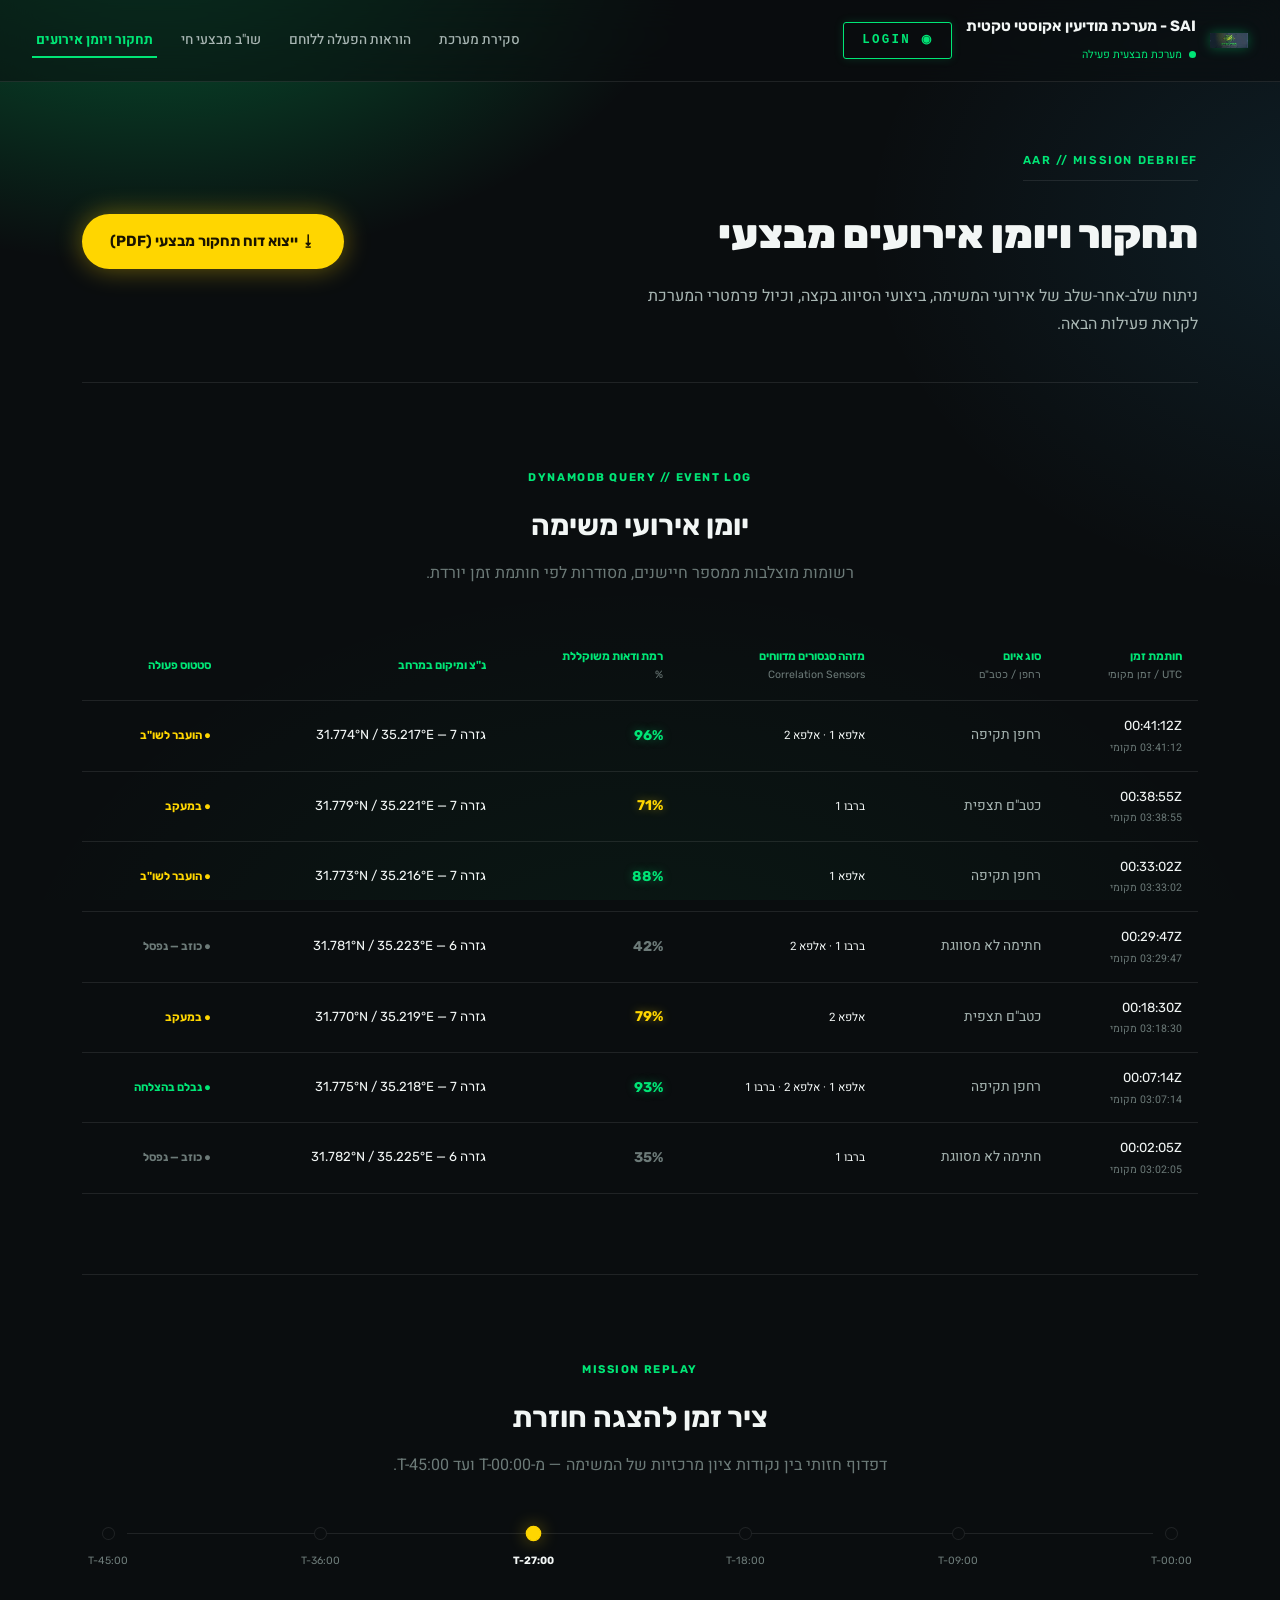
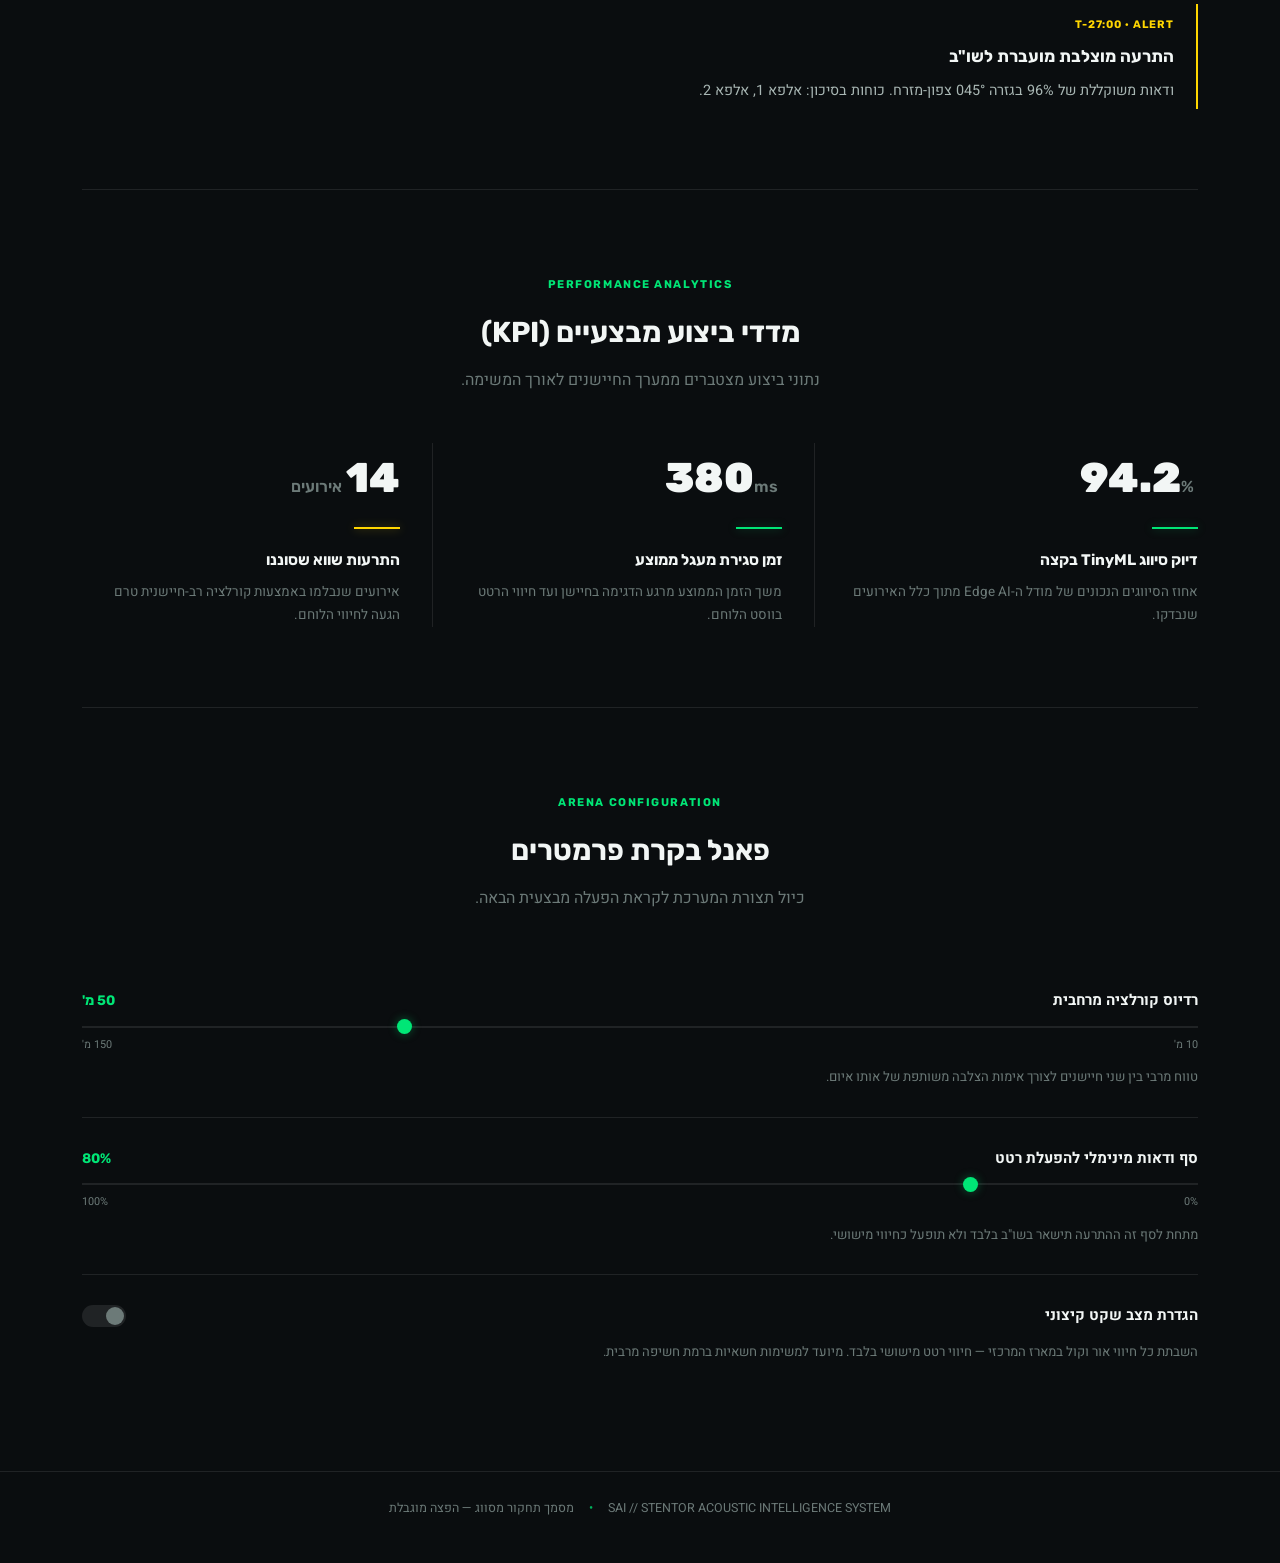
==== commit bf38edb5: "Make the web to KISS" ====
--- a/debrief.html
+++ b/debrief.html
@@ -1,479 +1,506 @@
-<!-- קובץ זה הוא עמוד "תחקור ויומן אירועים" (Debrief & After Action Report) של מערכת SAI.
-     הוא עמוד עצמאי לחלוטין: בלי JavaScript, רק HTML5 סמנטי + CSS3 טהור (ראו style-debrief.css).
-     כל האינטראקטיביות (ציר הזמן, הסליידרים, הטוגל) מושגת באמצעות רכיבי טופס דפדפניים
-     מובנים (radio/range/checkbox) יחד עם סלקטורי CSS חכמים — ללא שורת קוד JS אחת. -->
-<!-- DOCTYPE HTML5: מודיע לדפדפן לרנדר את הדף לפי תקן HTML5 העדכני (Standards Mode),
-     ולא במצב "Quirks" תואם-לאחור שיכול לשבש חישובי CSS כמו box-sizing -->
+<!-- הצהרה שזה מסמך HTML5 -->
 <!DOCTYPE html>
-<!-- lang="he": מגדיר את שפת התוכן כעברית — חשוב לנגישות (קוראי מסך יבטאו נכון),
-     ולמנועי חיפוש/דפדפנים שמציעים תרגום אוטומטי.
-     dir="rtl": קובע כיוון כתיבה מימין-לשמאל לכל העמוד — משפיע אוטומטית על יישור טקסט,
-     סדר פריסת Flexbox/Grid (איבר ראשון ב-HTML מוצג מימין), ומיקום של תכונות לוגיות כמו
-     border-inline-start ב-CSS, כך שאין צורך לכתוב ידנית "right" בכל מקום -->
+<!-- שורש הדף: שפה עברית וכיוון מימין לשמאל -->
 <html lang="he" dir="rtl">
+<!-- ראש המסמך: הגדרות שלא מוצגות בדף -->
 <head>
-<!-- קידוד תווים UTF-8 הכרחי כדי שתווי עברית, גרשיים (״) וסימני מעלות (°) יוצגו נכון -->
+<!-- קידוד תווים שתומך בעברית -->
 <meta charset="UTF-8">
-<!-- meta viewport: מבטיח שבמכשירים ניידים הדף יוצג ברוחב האמיתי של המסך (לא מוקטן/מוגדל
-     אוטומטית), כך שהפריסה הרספונסיבית שב-CSS (ה-media queries) תעבוד כמתוכנן -->
+<!-- התאמת רוחב הדף למסך הטלפון -->
 <meta name="viewport" content="width=device-width, initial-scale=1.0">
-<!-- כותרת הלשונית בדפדפן — מזהה את העמוד הספציפי הזה (תחקור) מתוך שאר עמודי המערכת -->
+<!-- הכותרת שמופיעה בלשונית הדפדפן -->
 <title>תחקור ויומן אירועים — SAI</title>
-<!-- preconnect: מורה לדפדפן לפתוח מראש חיבור רשת (DNS+TLS) לשרתי Google Fonts,
-     לפני שה-CSS בפועל מבקש את קובצי הגופן — מקצר את זמן הטעינה הנתפס -->
-<link rel="preconnect" href="https://fonts.googleapis.com">
-<link rel="preconnect" href="https://fonts.gstatic.com" crossorigin>
-<!-- טוען את משפחות הגופנים Heebo ו-Rubik במשקלים שונים (300 עד 900) — שתיהן גופני
-     עברית מודרניים התומכים היטב ב-RTL, בהם משתמש style-debrief.css להיררכיית הטקסט -->
+<!-- טעינת הגופנים Heebo ו-Rubik מגוגל -->
 <link href="https://fonts.googleapis.com/css2?family=Heebo:wght@300;400;500;700;900&family=Rubik:wght@400;500;600;700;900&display=swap" rel="stylesheet">
-<!-- קישור לגיליון הסגנונות הייעודי לעמוד זה בלבד — כל עמוד באתר SAI טוען קובץ CSS
-     נפרד משלו (ולא קובץ אחד משותף), כך שניתן לפתח/לשנות עמוד בלי להשפיע על האחרים -->
+<!-- קובץ העיצוב של העמוד הזה -->
 <link rel="stylesheet" href="style-debrief.css">
-<!-- קישור לגיליון העיצוב של חלון ההתחברות (HTML ו-CSS בלבד, ללא JavaScript) -->
-<link rel="stylesheet" href="style-login.css">
+<!-- סוף ראש המסמך -->
 </head>
+<!-- גוף הדף: כל מה שמוצג -->
 <body>
 
-<!-- תיבת הסימון המוסתרת שמחזיקה את מצב החלון; חייבת להיות ילד ישיר של body ולפני הסרגל והחלון כדי שסלקטור ~ יעבוד -->
-<input type="checkbox" id="modal-toggle" class="modal-toggle" aria-label="פתיחה וסגירה של חלון אימות מפעיל">
-<!-- תיבת סימון מוסתרת שנייה: מצב "מחובר"; SIGN IN מסמן אותה, וה-CSS מסתיר את החלון ואת LOGIN ומציג את תג המפעיל -->
-<input type="checkbox" id="auth-state" class="auth-state" tabindex="-1" aria-hidden="true">
-
-<!-- ===================== סרגל ניווט עליון (Header) =====================
-     מופיע בזהה (עם שינוי הקישור הפעיל) בכל עמודי האתר — משמש כ"תא מצפן" קבוע
-     שמאפשר מעבר מהיר בין מודולי המערכת מכל מקום בממשק -->
+<!-- תיבת סימון מוסתרת: מסומנת = חלון ההתחברות פתוח -->
+<input type="checkbox" id="modal-toggle" class="modal-toggle">
+<!-- תיבת סימון מוסתרת: מסומנת = המשתמש מחובר -->
+<input type="checkbox" id="auth-state" class="auth-state">
+
+<!-- הסרגל העליון -->
 <header class="cmd-bar">
-  <!-- קבוצת המותג: לוגו + שם המערכת + חיווי סטטוס חי, בצד ההתחלה של הסרגל (ימין ב-RTL) -->
+  <!-- אזור המיתוג -->
   <div class="cmd-brand">
-    <!-- לוגו המערכת מתוך assets/logo.png; תכונת alt מספקת טקסט חלופי לקוראי מסך
-         ולמקרה שהתמונה לא נטענת — חיונית לנגישות ולא רק "תיאור" -->
+    <!-- הלוגו -->
     <img src="assets/logo.png" alt="סמל SAI" class="cmd-logo">
-    <div class="cmd-brand-text">
-      <!-- שם המערכת המלא -->
+    <!-- מעטפת השם והסטטוס -->
+    <div>
+      <!-- שם המערכת -->
       <span class="cmd-title">SAI - מערכת מודיעין אקוסטי טקטית</span>
-      <!-- חיווי "מערכת מבצעית פעילה": נקודה ירוקה פועמת (מוגדרת ב-CSS עם aria-hidden
-           כי היא עיצובית בלבד ואינה נושאת מידע טקסטואלי) + טקסט הסבר -->
-      <span class="cmd-status">
-        <span class="pulse-dot" aria-hidden="true"></span>
-        מערכת מבצעית פעילה
-      </span>
-    </div>
-    <!-- כפתור LOGIN: תווית שמקושרת לתיבת הסימון — ממוקם באזור המיתוג, משמאל ללוגו ולשם המערכת; לחיצה עליה פותחת את החלון -->
-    <label for="modal-toggle" class="nav-login-btn">
-      <!-- אייקון הפעלה קישוטי; מוסתר מקוראי מסך -->
-      <span aria-hidden="true">◉</span>
-      <!-- טקסט הכפתור -->
-      LOGIN
-    <!-- סגירת כפתור LOGIN -->
-    </label>
-    <!-- תג המפעיל המחובר: מוסתר כברירת מחדל ומוצג ב-CSS רק כש-auth-state מסומנת (אחרי SIGN IN) -->
-    <span class="operator-badge"></span>
+      <!-- שורת סטטוס עם נקודה מהבהבת -->
+      <span class="cmd-status"><span class="pulse-dot"></span>מערכת מבצעית פעילה</span>
+    <!-- סוף המעטפת -->
+    </div>
+    <!-- כפתור LOGIN: לחיצה על התווית מסמנת את modal-toggle ופותחת את החלון -->
+    <label for="modal-toggle" class="nav-login-btn">◉ LOGIN</label>
+    <!-- תג "מחובר" שמופיע רק אחרי SIGN IN -->
+    <span class="operator-badge">● OPERATOR ONLINE</span>
+  <!-- סוף אזור המיתוג -->
   </div>
-
-  <!-- ניווט ראשי: aria-label מספק לקוראי מסך שם ברור ל-<nav> הזה (יש לעיתים כמה
-       אזורי ניווט בעמוד, וה-label מבדיל ביניהם) -->
-  <nav class="cmd-nav" aria-label="ניווט ראשי">
-    <!-- קישור לעמוד סקירת המערכת (הבית) -->
-    <a href="index.html" class="nav-link">סקירת מערכת</a>
-    <!-- קישור להוראות ההפעלה השדתיות ללוחם -->
-    <a href="field-manual.html" class="nav-link">הוראות הפעלה ללוחם</a>
-    <!-- קישור ללוח הבקרה המבצעי החי (שו"ב) -->
-    <a href="live-c2.html" class="nav-link">שו"ב מבצעי חי</a>
-    <!-- קישור לעמוד הנוכחי (תחקור): class="active" מסמן ויזואלית היכן אנחנו נמצאים,
-         aria-current="page" מודיע לטכנולוגיות מסייעות (קוראי מסך) שזהו העמוד הנוכחי —
-         שילוב של סימון ויזואלי וסמנטי-נגיש יחד -->
-    <a href="debrief.html" class="nav-link active" aria-current="page">תחקור ויומן אירועים</a>
+  <!-- הניווט הראשי -->
+  <nav class="cmd-nav">
+    <!-- קישור לסקירת המערכת -->
+    <a href="index.html">סקירת מערכת</a>
+    <!-- קישור להוראות ההפעלה -->
+    <a href="field-manual.html">הוראות הפעלה ללוחם</a>
+    <!-- קישור לשו"ב החי -->
+    <a href="live-c2.html">שו"ב מבצעי חי</a>
+    <!-- קישור לעמוד הזה (active = העמוד הנוכחי) -->
+    <a href="debrief.html" class="active">תחקור ויומן אירועים</a>
+  <!-- סוף הניווט -->
   </nav>
+<!-- סוף הסרגל העליון -->
 </header>
 
-<!-- <main>: התגית הסמנטית המציינת את תוכן הליבה הייחודי של העמוד (בניגוד ל-header/footer
-     שחוזרים בכל עמוד) — חשובה לנגישות (קורא מסך יכול "לקפוץ" ישר לתוכן הראשי) ול-SEO -->
+<!-- התוכן המרכזי -->
 <main>
 
-  <!-- ===================== כותרת ייצוא (Export Header) =====================
-       אזור פתיחה המציג את כותרת הדוח ומאפשר "ייצוא" שלו לקובץ PDF (מדומה) -->
+  <!-- פתיחת העמוד: כותרת בצד אחד וכפתור ייצוא בצד השני -->
   <section class="export-header">
-    <div class="export-text">
-      <!-- תג מסמך בסגנון צבאי: AAR = After Action Report, מזהה את סוג המסמך -->
+    <!-- מעטפת הטקסט -->
+    <div>
+      <!-- תווית המסמך -->
       <span class="doc-tag">AAR // MISSION DEBRIEF</span>
-      <!-- כותרת <h1> יחידה בעמוד — הכותרת הראשית וההיררכית ביותר, חשובה גם ל-SEO
-           וגם לנגישות (קורא מסך מתחיל מכאן את מבנה הכותרות של הדף) -->
+      <!-- כותרת העמוד -->
       <h1 class="page-title">תחקור ויומן אירועים מבצעי</h1>
+      <!-- תיאור העמוד -->
       <p class="page-desc">ניתוח שלב-אחר-שלב של אירועי המשימה, ביצועי הסיווג בקצה, וכיול פרמטרי המערכת לקראת פעילות הבאה.</p>
-    </div>
-    <!-- כפתור "ייצוא דוח": href="#" כי זהו מוקאפ (mockup) ללא backend אמיתי בשלב זה;
-         role="button" מבהיר לטכנולוגיות מסייעות שמדובר בפעולה (לא ניווט רגיל לעמוד אחר),
-         למרות שמבחינה טכנית זהו תג <a> ולא <button> -->
-    <a href="#" class="btn-export" role="button">
-      <!-- אייקון חץ ייצוא; aria-hidden מסתיר אותו מקוראי מסך כי הוא דקורטיבי בלבד
-           והמשמעות כבר מועברת על ידי הטקסט הסמוך "ייצוא דוח..." -->
-      <span class="export-icon" aria-hidden="true">⭳</span>
-      ייצוא דוח תחקור מבצעי (PDF)
-    </a>
+    <!-- סוף מעטפת הטקסט -->
+    </div>
+    <!-- כפתור הייצוא (לדוגמה בלבד — לא מייצא באמת) -->
+    <a href="#" class="btn-export">⭳ ייצוא דוח תחקור מבצעי (PDF)</a>
+  <!-- סוף פתיחת העמוד -->
   </section>
 
-  <!-- ===================== סעיף 1: יומן אירועי משימה (Event Log) =====================
-       טבלה המדמה תוצאת שאילתה מ-DynamoDB — רשומות זיהוי מוצלבות ממספר חיישנים -->
+  <!-- מקטע 1: יומן האירועים -->
   <section class="section">
+    <!-- ראש המקטע -->
     <div class="section-head">
-      <!-- "תג טכני" עליון המרמז על מקור הנתונים (שאילתת DynamoDB) -->
+      <!-- תווית קטנה -->
       <span class="section-kicker">DYNAMODB QUERY // EVENT LOG</span>
-      <!-- כותרת <h2>: רמת היררכיה אחת מתחת ל-<h1> הראשי של העמוד -->
+      <!-- כותרת המקטע -->
       <h2 class="section-title">יומן אירועי משימה</h2>
+      <!-- משפט הסבר -->
       <p class="section-sub">רשומות מוצלבות ממספר חיישנים, מסודרות לפי חותמת זמן יורדת.</p>
-    </div>
-
-    <!-- רשת נתונים ללא מסגרות: קווי הפרדה דקים בלבד בין שורות -->
-    <!-- ^ (הערה מקורית) — עוטף את הטבלה ב-div עם overflow-x:auto כדי לאפשר גלילה
-         אופקית במסכים צרים, מבלי לשבור את פריסת שאר העמוד -->
+    <!-- סוף ראש המקטע -->
+    </div>
+    <!-- מעטפת שמאפשרת גלילה הצידה בטלפון -->
     <div class="table-scroll">
-      <!-- <table> סמנטית אמיתית (לא div מדומה) — חשוב לנגישות ולקריאת נתונים טבלאיים
-           נכונה על ידי קוראי מסך, שיכולים לנווט בין עמודות/שורות -->
+      <!-- הטבלה -->
+       <!-- אלו הם שלושת התגים המרכזיים שמהם מורכבת כל טבלה (Table) בשפת HTML. בעזרתם בונים את המבנה של שורות ותאים:
+
+      <tr> – ראשי תיבות של Table Row (שורה בטבלה). תג זה מגדיר שורה חדשה בטבלה.
+
+      <th> – ראשי תיבות של Table Header (כותרת בטבלה). משמש ליצירת תא שהוא כותרת (בדרך כלל הטקסט בו מודגש ומוצג במרכז אוטומטית על ידי הדפדפן).
+
+      <td> – ראשי תיבות של Table Data (נתוני טבלה). משמש ליצירת תא רגיל בתוך השורה שמכיל את המידע עצמו. -->
       <table class="log-table">
-        <!-- <thead>: כותרות העמודות, מופרדות סמנטית מגוף הנתונים (tbody) -->
-        <thead>
-          <tr>
-            <!-- כל <th> הוא כותרת עמודה; ה-<br> + <span class="th-sub"> מוסיפים שורת
-                 הבהרה משנית (כמו "UTC / זמן מקומי") מתחת לשם העמודה הראשי -->
-            <th>חותמת זמן<br><span class="th-sub">UTC / זמן מקומי</span></th>
-            <th>סוג איום<br><span class="th-sub">רחפן / כטב"ם</span></th>
-            <th>מזהה סנסורים מדווחים<br><span class="th-sub">Correlation Sensors</span></th>
-            <th>רמת ודאות משוקללת<br><span class="th-sub">%</span></th>
-            <th>נ"צ ומיקום במרחב</th>
-            <th>סטטוס פעולה</th>
-          </tr>
-        </thead>
-        <!-- <tbody>: גוף הנתונים בפועל — 7 שורות אירוע, מסודרות מהחדש (חותמת זמן
-             גבוהה יותר) אל הישן ביותר בתחתית -->
-        <tbody>
-          <!-- שורה 1: האירוע החמור והעדכני ביותר — רחפן תקיפה בוודאות גבוהה (96%),
-               זוהה על ידי שני חיישנים (קורלציה כפולה), הועבר לשו"ב -->
-          <tr>
-            <!-- מחלקת mono כופה כיוון LTR על הערך הטכני (חותמת הזמן) כדי שהספרות
-                 והתווים יוצגו בסדר הנכון בתוך שורה שכיוונה הכללי RTL -->
-            <td><span class="mono">00:41:12Z</span><br><span class="th-sub">03:41:12 מקומי</span></td>
-            <td>רחפן תקיפה</td>
-            <!-- שתי תגיות sensor-chip מציגות קורלציה בין שני חיישנים שונים שזיהו את אותו איום -->
-            <td><span class="sensor-chip">אלפא 1</span><span class="sensor-chip">אלפא 2</span></td>
-            <!-- conf-hi: מחלקה שצובעת ודאות גבוהה בירוק זוהר -->
-            <td><span class="conf conf-hi">96%</span></td>
-            <td class="mono">31.774°N / 35.217°E — גזרה 7</td>
-            <!-- status-progress: האירוע עדיין "בתהליך" (הועבר לשו"ב לטיפול), לכן צבע זהב ולא ירוק -->
-            <td><span class="status status-progress">הועבר לשו"ב</span></td>
-          </tr>
-          <!-- שורה 2: כטב"ם תצפית (לא תקיפה) שזוהה על ידי חיישן בודד בלבד, ודאות בינונית (71%) -->
-          <tr>
-            <td><span class="mono">00:38:55Z</span><br><span class="th-sub">03:38:55 מקומי</span></td>
-            <td>כטב"ם תצפית</td>
-            <td><span class="sensor-chip">ברבו 1</span></td>
-            <!-- conf-mid: ודאות בינונית מוצגת בזהב, לא בירוק המלא -->
-            <td><span class="conf conf-mid">71%</span></td>
-            <td class="mono">31.779°N / 35.221°E — גזרה 7</td>
-            <td><span class="status status-progress">במעקב</span></td>
-          </tr>
-          <!-- שורה 3: המשך אותו רצף איום — עדכון קודם מאותו רחפן, חיישן בודד, ודאות 88% -->
-          <tr>
-            <td><span class="mono">00:33:02Z</span><br><span class="th-sub">03:33:02 מקומי</span></td>
-            <td>רחפן תקיפה</td>
-            <td><span class="sensor-chip">אלפא 1</span></td>
-            <td><span class="conf conf-hi">88%</span></td>
-            <td class="mono">31.773°N / 35.216°E — גזרה 7</td>
-            <td><span class="status status-progress">הועבר לשו"ב</span></td>
-          </tr>
-          <!-- שורה 4: דוגמה לזיהוי כוזב — חתימה לא מסווגת בוודאות נמוכה (42%) שנפסלה
-               לאחר קורלציה בין שני חיישנים, ממחישה את יכולת סינון התרעות השווא של המערכת -->
-          <tr>
-            <td><span class="mono">00:29:47Z</span><br><span class="th-sub">03:29:47 מקומי</span></td>
-            <td>חתימה לא מסווגת</td>
-            <td><span class="sensor-chip">ברבו 1</span><span class="sensor-chip">אלפא 2</span></td>
-            <!-- conf-low: ודאות נמוכה מוצגת בצבע עמום ללא זוהר כלל -->
-            <td><span class="conf conf-low">42%</span></td>
-            <td class="mono">31.781°N / 35.223°E — גזרה 6</td>
-            <!-- status-dismissed: סטטוס "כוזב — נפסל", צבע עמום כי האירוע אינו משמעותי יותר -->
-            <td><span class="status status-dismissed">כוזב — נפסל</span></td>
-          </tr>
-          <!-- שורה 5: כטב"ם תצפית נוסף, זוהה על ידי חיישן בודד, ודאות בינונית (79%) -->
-          <tr>
-            <td><span class="mono">00:18:30Z</span><br><span class="th-sub">03:18:30 מקומי</span></td>
-            <td>כטב"ם תצפית</td>
-            <td><span class="sensor-chip">אלפא 2</span></td>
-            <td><span class="conf conf-mid">79%</span></td>
-            <td class="mono">31.770°N / 35.219°E — גזרה 7</td>
-            <td><span class="status status-progress">במעקב</span></td>
-          </tr>
-          <!-- שורה 6: האירוע המוקדם ביותר בדוגמה שהסתיים בהצלחה — שלושה חיישנים שונים
-               (קורלציה משולשת, הכי חזקה בטבלה) זיהו יחד את אותו רחפן, ודאות גבוהה (93%),
-               והאיום נבלם — ממחיש את שרשרת ההיתוך הרב-חיישני (Multi-Sensor Fusion) עד לסגירה -->
-          <tr>
-            <td><span class="mono">00:07:14Z</span><br><span class="th-sub">03:07:14 מקומי</span></td>
-            <td>רחפן תקיפה</td>
-            <td><span class="sensor-chip">אלפא 1</span><span class="sensor-chip">אלפא 2</span><span class="sensor-chip">ברבו 1</span></td>
-            <td><span class="conf conf-hi">93%</span></td>
-            <td class="mono">31.775°N / 35.218°E — גזרה 7</td>
-            <!-- status-resolved: הסטטוס היחיד בטבלה שמסומן ירוק — האירוע הסתיים בהצלחה -->
-            <td><span class="status status-resolved">נבלם בהצלחה</span></td>
-          </tr>
-          <!-- שורה 7: זיהוי כוזב נוסף בוודאות נמוכה מאוד (35%) מחיישן בודד, שנפסל -->
-          <tr>
-            <td><span class="mono">00:02:05Z</span><br><span class="th-sub">03:02:05 מקומי</span></td>
-            <td>חתימה לא מסווגת</td>
-            <td><span class="sensor-chip">ברבו 1</span></td>
-            <td><span class="conf conf-low">35%</span></td>
-            <td class="mono">31.782°N / 35.225°E — גזרה 6</td>
-            <td><span class="status status-dismissed">כוזב — נפסל</span></td>
-          </tr>
-        </tbody>
+        <!-- שורת הכותרות -->
+        <tr>
+          <!-- כותרת עמודה + הסבר קטן מתחת -->
+          <th>חותמת זמן<span class="th-sub">UTC / זמן מקומי</span></th>
+          <!-- כותרת עמודה -->
+          <th>סוג איום<span class="th-sub">רחפן / כטב"ם</span></th>
+          <!-- כותרת עמודה -->
+          <th>מזהה סנסורים מדווחים<span class="th-sub">Correlation Sensors</span></th>
+          <!-- כותרת עמודה -->
+          <th>רמת ודאות משוקללת<span class="th-sub">%</span></th>
+          <!-- כותרת עמודה -->
+          <th>נ"צ ומיקום במרחב</th>
+          <!-- כותרת עמודה -->
+          <th>סטטוס פעולה</th>
+        <!-- סוף שורת הכותרות -->
+        </tr>
+        <!-- אירוע 1 -->
+        <tr>
+          <!-- שעה (mono = משמאל לימין) ומתחתיה השעה המקומית -->
+          <td><span class="mono">00:41:12Z</span><span class="th-sub">03:41:12 מקומי</span></td>
+          <!-- סוג האיום -->
+          <td>רחפן תקיפה</td>
+          <!-- החיישנים שזיהו -->
+          <td class="sensors">אלפא 1 · אלפא 2</td>
+          <!-- ודאות גבוהה (ירוק) -->
+          <td><span class="conf hi">96%</span></td>
+          <!-- מיקום -->
+          <td><span class="mono">31.774°N / 35.217°E — גזרה 7</span></td>
+          <!-- סטטוס בתהליך (צהוב) -->
+          <td><span class="status progress">● הועבר לשו"ב</span></td>
+        <!-- סוף אירוע 1 -->
+        </tr>
+        <!-- אירוע 2 -->
+        <tr>
+          <!-- שעה -->
+          <td><span class="mono">00:38:55Z</span><span class="th-sub">03:38:55 מקומי</span></td>
+          <!-- סוג האיום -->
+          <td>כטב"ם תצפית</td>
+          <!-- החיישנים שזיהו -->
+          <td class="sensors">ברבו 1</td>
+          <!-- ודאות בינונית (צהוב) -->
+          <td><span class="conf mid">71%</span></td>
+          <!-- מיקום -->
+          <td><span class="mono">31.779°N / 35.221°E — גזרה 7</span></td>
+          <!-- סטטוס בתהליך -->
+          <td><span class="status progress">● במעקב</span></td>
+        <!-- סוף אירוע 2 -->
+        </tr>
+        <!-- אירוע 3 -->
+        <tr>
+          <!-- שעה -->
+          <td><span class="mono">00:33:02Z</span><span class="th-sub">03:33:02 מקומי</span></td>
+          <!-- סוג האיום -->
+          <td>רחפן תקיפה</td>
+          <!-- החיישנים שזיהו -->
+          <td class="sensors">אלפא 1</td>
+          <!-- ודאות גבוהה -->
+          <td><span class="conf hi">88%</span></td>
+          <!-- מיקום -->
+          <td><span class="mono">31.773°N / 35.216°E — גזרה 7</span></td>
+          <!-- סטטוס בתהליך -->
+          <td><span class="status progress">● הועבר לשו"ב</span></td>
+        <!-- סוף אירוע 3 -->
+        </tr>
+        <!-- אירוע 4: זיהוי כוזב -->
+        <tr>
+          <!-- שעה -->
+          <td><span class="mono">00:29:47Z</span><span class="th-sub">03:29:47 מקומי</span></td>
+          <!-- סוג האיום -->
+          <td>חתימה לא מסווגת</td>
+          <!-- החיישנים שזיהו -->
+          <td class="sensors">ברבו 1 · אלפא 2</td>
+          <!-- ודאות נמוכה (אפור) -->
+          <td><span class="conf">42%</span></td>
+          <!-- מיקום -->
+          <td><span class="mono">31.781°N / 35.223°E — גזרה 6</span></td>
+          <!-- סטטוס נפסל (אפור) -->
+          <td><span class="status">● כוזב — נפסל</span></td>
+        <!-- סוף אירוע 4 -->
+        </tr>
+        <!-- אירוע 5 -->
+        <tr>
+          <!-- שעה -->
+          <td><span class="mono">00:18:30Z</span><span class="th-sub">03:18:30 מקומי</span></td>
+          <!-- סוג האיום -->
+          <td>כטב"ם תצפית</td>
+          <!-- החיישנים שזיהו -->
+          <td class="sensors">אלפא 2</td>
+          <!-- ודאות בינונית -->
+          <td><span class="conf mid">79%</span></td>
+          <!-- מיקום -->
+          <td><span class="mono">31.770°N / 35.219°E — גזרה 7</span></td>
+          <!-- סטטוס בתהליך -->
+          <td><span class="status progress">● במעקב</span></td>
+        <!-- סוף אירוע 5 -->
+        </tr>
+        <!-- אירוע 6: נבלם בהצלחה -->
+        <tr>
+          <!-- שעה -->
+          <td><span class="mono">00:07:14Z</span><span class="th-sub">03:07:14 מקומי</span></td>
+          <!-- סוג האיום -->
+          <td>רחפן תקיפה</td>
+          <!-- שלושה חיישנים שזיהו -->
+          <td class="sensors">אלפא 1 · אלפא 2 · ברבו 1</td>
+          <!-- ודאות גבוהה -->
+          <td><span class="conf hi">93%</span></td>
+          <!-- מיקום -->
+          <td><span class="mono">31.775°N / 35.218°E — גזרה 7</span></td>
+          <!-- סטטוס הצלחה (ירוק) -->
+          <td><span class="status done">● נבלם בהצלחה</span></td>
+        <!-- סוף אירוע 6 -->
+        </tr>
+        <!-- אירוע 7: זיהוי כוזב -->
+        <tr>
+          <!-- שעה -->
+          <td><span class="mono">00:02:05Z</span><span class="th-sub">03:02:05 מקומי</span></td>
+          <!-- סוג האיום -->
+          <td>חתימה לא מסווגת</td>
+          <!-- החיישנים שזיהו -->
+          <td class="sensors">ברבו 1</td>
+          <!-- ודאות נמוכה -->
+          <td><span class="conf">35%</span></td>
+          <!-- מיקום -->
+          <td><span class="mono">31.782°N / 35.225°E — גזרה 6</span></td>
+          <!-- סטטוס נפסל -->
+          <td><span class="status">● כוזב — נפסל</span></td>
+        <!-- סוף אירוע 7 -->
+        </tr>
+      <!-- סוף הטבלה -->
       </table>
-    </div>
+    <!-- סוף מעטפת הגלילה -->
+    </div>
+  <!-- סוף מקטע 1 -->
   </section>
 
-  <!-- ===================== סעיף 2: ציר זמן להצגה חוזרת (Mission Replay) =====================
-       "טאבים" אינטראקטיביים מבוססי CSS טהור: לחיצה על תחנת זמן חושפת את פרטי
-       האירוע התואם, ללא שורת JavaScript אחת — ראו הסבר מלא ב-style-debrief.css -->
+  <!-- מקטע 2: ציר זמן — לחיצה על תחנה מציגה את הפרטים שלה (רק HTML ו-CSS) -->
   <section class="section">
+    <!-- ראש המקטע -->
     <div class="section-head">
+      <!-- תווית קטנה -->
       <span class="section-kicker">MISSION REPLAY</span>
+      <!-- כותרת המקטע -->
       <h2 class="section-title">ציר זמן להצגה חוזרת</h2>
+      <!-- משפט הסבר -->
       <p class="section-sub">דפדוף חזותי בין נקודות ציון מרכזיות של המשימה — מ-T-00:00 ועד T-45:00.</p>
-    </div>
-
-    <div class="timeline-scrubber">
-      <!-- שישה כפתורי רדיו "בלתי נראים" (מוסתרים ב-CSS, לא ב-HTML) — כולם משתפים
-           את אותו name="tl" כך שרק אחד יכול להיות מסומן בכל רגע נתון (התנהגות
-           רדיו סטנדרטית של הדפדפן). id ייחודי לכל אחד (tl1..tl6) מקושר ל-<label>
-           המתאים בהמשך. tl4 מסומן checked כברירת מחדל כדי שהעמוד ייפתח כבר
-           כשתחנת ה"התרעה" (האירוע הדרמטי ביותר) גלויה למשתמש -->
-      <input type="radio" name="tl" id="tl1" class="tl-radio">
-      <input type="radio" name="tl" id="tl2" class="tl-radio">
-      <input type="radio" name="tl" id="tl3" class="tl-radio">
-      <input type="radio" name="tl" id="tl4" class="tl-radio" checked>
-      <input type="radio" name="tl" id="tl5" class="tl-radio">
-      <input type="radio" name="tl" id="tl6" class="tl-radio">
-
-      <!-- מסלול ציר הזמן הגרפי: קו רקע + שש תוויות-תחנה לחיצות -->
+    <!-- סוף ראש המקטע -->
+    </div>
+    <!-- מעטפת ציר הזמן -->
+    <div class="timeline">
+      <!-- שורת התחנות -->
       <div class="tl-track">
-        <!-- קו הרקע החוצה את כל התחנות; aria-hidden כי הוא עיצובי-גרפי בלבד -->
-        <span class="tl-line" aria-hidden="true"></span>
-        <!-- כל <label for="tlN"> הוא תגית אמיתית המקושרת לכפתור הרדיו המתאים לה —
-             לחיצה על התווית (או על הטקסט/הנקודה שבתוכה) מסמנת את הרדיו המוסתר,
-             בדיוק כמו שדפדפן עושה עם כל <label>+<input> רגיל, ללא צורך ב-JavaScript -->
-        <label for="tl1" class="tl-marker"><span class="tl-dot"></span><span class="tl-time">T-00:00</span></label>
-        <label for="tl2" class="tl-marker"><span class="tl-dot"></span><span class="tl-time">T-09:00</span></label>
-        <label for="tl3" class="tl-marker"><span class="tl-dot"></span><span class="tl-time">T-18:00</span></label>
-        <!-- מחלקה נוספת tl-marker--alert מסמנת חזותית שזוהי תחנת ההתרעה הקריטית —
-             מקבלת ב-CSS מתאר זהוב קבוע גם כשאינה נבחרת -->
-        <label for="tl4" class="tl-marker tl-marker--alert"><span class="tl-dot"></span><span class="tl-time">T-27:00</span></label>
-        <label for="tl5" class="tl-marker"><span class="tl-dot"></span><span class="tl-time">T-36:00</span></label>
-        <label for="tl6" class="tl-marker"><span class="tl-dot"></span><span class="tl-time">T-45:00</span></label>
-      </div>
-
-      <!-- שישה בלוקי פרטים — רק אחד מוצג בכל רגע (זה שה-id שלו תואם לרדיו המסומן),
-           בזכות סלקטורי ה-":checked ~" שמוגדרים ב-style-debrief.css -->
-      <div class="tl-details">
-        <!-- פרטי תחנה 1: תחילת המשימה, טרם זוהה איום -->
-        <div class="tl-detail" id="d1">
-          <span class="tl-detail-tag">T-00:00</span>
-          <h3>תחילת משימה</h3>
-          <p>פריסת כוחות אלפא ובראבו בגזרה 7. כלל החיישנים במצב האזנה שקטה.</p>
-        </div>
-        <!-- פרטי תחנה 2: זיהוי ראשוני חלש (71%) מחיישן בודד -->
-        <div class="tl-detail" id="d2">
-          <span class="tl-detail-tag">T-09:00</span>
-          <h3>זיהוי אקוסטי ראשוני</h3>
-          <p>חיישן ברבו 1 מדווח על חתימה אקוסטית חשודה. רמת ודאות ראשונית: 71%.</p>
-        </div>
-        <!-- פרטי תחנה 3: הצלבת נתונים בין שני חיישנים מעלה את הוודאות -->
-        <div class="tl-detail" id="d3">
-          <span class="tl-detail-tag">T-18:00</span>
-          <h3>הצלבת נתונים</h3>
-          <p>הצלבה בין אלפא 2 לברבו 1 בענן מעלה את רמת הוודאות ל-88%. המעקב מוסלם לאלפא 1.</p>
-        </div>
-        <!-- פרטי תחנה 4: רגע ההתרעה הקריטית — מחלקות tl-detail--alert /
-             tl-detail-tag--alert צובעות בלוק זה בזהב במקום ירוק, בהתאם לחומרת האירוע.
-             זוהי תחנת ברירת המחדל שמוצגת בטעינת העמוד (הרדיו tl4 מסומן checked למעלה) -->
-        <div class="tl-detail tl-detail--alert" id="d4">
-          <span class="tl-detail-tag tl-detail-tag--alert">T-27:00 · ALERT</span>
-          <h3>התרעה מוצלבת מועברת לשו"ב</h3>
-          <p>ודאות משוקללת של 96% בגזרה 045° צפון-מזרח. כוחות בסיכון: אלפא 1, אלפא 2.</p>
-        </div>
-        <!-- פרטי תחנה 5: סגירת המעגל הפיזי — החיווי מגיע בפועל ללוחם -->
-        <div class="tl-detail" id="d5">
-          <span class="tl-detail-tag">T-36:00</span>
-          <h3>סגירת מעגל פיזית</h3>
-          <p>חיווי רטט מופעל בכתף ימין של אלפא 1. תמונת מצב מעודכנת מועברת לחפ"ק.</p>
-        </div>
-        <!-- פרטי תחנה 6: סיום האירוע בהצלחה -->
-        <div class="tl-detail" id="d6">
-          <span class="tl-detail-tag">T-45:00</span>
-          <h3>סיום אירוע</h3>
-          <p>האיום יצא מטווח הזיהוי ונבלם בהצלחה. המשימה נמשכת כסדרה.</p>
-        </div>
-      </div>
-    </div>
+        <!-- תחנה 1: תווית שבתוכה כפתור רדיו מוסתר; לחיצה על התווית בוחרת אותו -->
+        <label class="tl-marker"><input type="radio" name="tl" id="tl1"><span class="tl-dot"></span>T-00:00</label>
+        <!-- תחנה 2 (כל הרדיו עם אותו name — אפשר לבחור רק אחד) -->
+        <label class="tl-marker"><input type="radio" name="tl" id="tl2"><span class="tl-dot"></span>T-09:00</label>
+        <!-- תחנה 3 -->
+        <label class="tl-marker"><input type="radio" name="tl" id="tl3"><span class="tl-dot"></span>T-18:00</label>
+        <!-- תחנה 4: תחנת ההתרעה (alert = צהוב); checked = נבחרת כשהעמוד נפתח -->
+        <label class="tl-marker alert"><input type="radio" name="tl" id="tl4" checked><span class="tl-dot"></span>T-27:00</label>
+        <!-- תחנה 5 -->
+        <label class="tl-marker"><input type="radio" name="tl" id="tl5"><span class="tl-dot"></span>T-36:00</label>
+        <!-- תחנה 6 -->
+        <label class="tl-marker"><input type="radio" name="tl" id="tl6"><span class="tl-dot"></span>T-45:00</label>
+      <!-- סוף שורת התחנות -->
+      </div>
+      <!-- פרטי תחנה 1 (מוצגים רק כש-tl1 נבחר) -->
+      <div class="tl-detail" id="d1">
+        <!-- תג הזמן -->
+        <span class="tl-detail-tag">T-00:00</span>
+        <!-- כותרת האירוע -->
+        <h3>תחילת משימה</h3>
+        <!-- תיאור האירוע -->
+        <p>פריסת כוחות אלפא ובראבו בגזרה 7. כלל החיישנים במצב האזנה שקטה.</p>
+      <!-- סוף פרטי תחנה 1 -->
+      </div>
+      <!-- פרטי תחנה 2 -->
+      <div class="tl-detail" id="d2">
+        <!-- תג הזמן -->
+        <span class="tl-detail-tag">T-09:00</span>
+        <!-- כותרת האירוע -->
+        <h3>זיהוי אקוסטי ראשוני</h3>
+        <!-- תיאור האירוע -->
+        <p>חיישן ברבו 1 מדווח על חתימה אקוסטית חשודה. רמת ודאות ראשונית: 71%.</p>
+      <!-- סוף פרטי תחנה 2 -->
+      </div>
+      <!-- פרטי תחנה 3 -->
+      <div class="tl-detail" id="d3">
+        <!-- תג הזמן -->
+        <span class="tl-detail-tag">T-18:00</span>
+        <!-- כותרת האירוע -->
+        <h3>הצלבת נתונים</h3>
+        <!-- תיאור האירוע -->
+        <p>הצלבה בין אלפא 2 לברבו 1 בענן מעלה את רמת הוודאות ל-88%. המעקב מוסלם לאלפא 1.</p>
+      <!-- סוף פרטי תחנה 3 -->
+      </div>
+      <!-- פרטי תחנה 4 (alert = צבע צהוב) -->
+      <div class="tl-detail alert" id="d4">
+        <!-- תג הזמן -->
+        <span class="tl-detail-tag">T-27:00 · ALERT</span>
+        <!-- כותרת האירוע -->
+        <h3>התרעה מוצלבת מועברת לשו"ב</h3>
+        <!-- תיאור האירוע -->
+        <p>ודאות משוקללת של 96% בגזרה 045° צפון-מזרח. כוחות בסיכון: אלפא 1, אלפא 2.</p>
+      <!-- סוף פרטי תחנה 4 -->
+      </div>
+      <!-- פרטי תחנה 5 -->
+      <div class="tl-detail" id="d5">
+        <!-- תג הזמן -->
+        <span class="tl-detail-tag">T-36:00</span>
+        <!-- כותרת האירוע -->
+        <h3>סגירת מעגל פיזית</h3>
+        <!-- תיאור האירוע -->
+        <p>חיווי רטט מופעל בכתף ימין של אלפא 1. תמונת מצב מעודכנת מועברת לחפ"ק.</p>
+      <!-- סוף פרטי תחנה 5 -->
+      </div>
+      <!-- פרטי תחנה 6 -->
+      <div class="tl-detail" id="d6">
+        <!-- תג הזמן -->
+        <span class="tl-detail-tag">T-45:00</span>
+        <!-- כותרת האירוע -->
+        <h3>סיום אירוע</h3>
+        <!-- תיאור האירוע -->
+        <p>האיום יצא מטווח הזיהוי ונבלם בהצלחה. המשימה נמשכת כסדרה.</p>
+      <!-- סוף פרטי תחנה 6 -->
+      </div>
+    <!-- סוף מעטפת ציר הזמן -->
+    </div>
+  <!-- סוף מקטע 2 -->
   </section>
 
-  <!-- ===================== סעיף 3: מדדי ביצוע מבצעיים (KPI) =====================
-       שלושה מדדים מרכזיים המסכמים את ביצועי המערכת לאורך המשימה כולה -->
+  <!-- מקטע 3: מדדי ביצוע -->
   <section class="section">
+    <!-- ראש המקטע -->
     <div class="section-head">
+      <!-- תווית קטנה -->
       <span class="section-kicker">PERFORMANCE ANALYTICS</span>
+      <!-- כותרת המקטע -->
       <h2 class="section-title">מדדי ביצוע מבצעיים (KPI)</h2>
+      <!-- משפט הסבר -->
       <p class="section-sub">נתוני ביצוע מצטברים ממערך החיישנים לאורך המשימה.</p>
-    </div>
-
-    <!-- מדדים גדולים עם קו זוהר, ללא תיבות נפרדות -->
-    <!-- ^ (הערה מקורית) — שלושת המדדים מוצגים כרשימת Grid עם קווי הפרדה אנכיים
-         בין העמודות (מוגדר ב-CSS), ולא כשלושה כרטיסים ממוסגרים בנפרד -->
+    <!-- סוף ראש המקטע -->
+    </div>
+    <!-- שלושת המדדים בשורה -->
     <div class="kpi-row">
-      <!-- מדד 1: דיוק מודל הבינה המלאכותית הרץ מקומית על הבקר (Edge AI) -->
+      <!-- מדד 1 -->
       <div class="kpi">
-        <!-- <small> מכיל את סימן האחוז בגודל קטן יותר מהמספר הראשי, כך שה-"94.2"
-             נשאר המוקד החזותי הדומיננטי -->
+        <!-- המספר הגדול; small = היחידה בקטן -->
         <span class="kpi-value">94.2<small>%</small></span>
-        <!-- קו הדגשה קצר מתחת למספר; aria-hidden כי הוא עיצובי בלבד -->
-        <span class="kpi-underline" aria-hidden="true"></span>
-        <h3 class="kpi-title">דיוק סיווג TinyML בקצה</h3>
-        <p class="kpi-desc">אחוז הסיווגים הנכונים של מודל ה-Edge AI מתוך כלל האירועים שנבדקו.</p>
-      </div>
-
-      <!-- מדד 2: זמן התגובה הכולל של שרשרת הזיהוי-עד-חיווי (Detection-to-Actuation) -->
+        <!-- שם המדד -->
+        <h3>דיוק סיווג TinyML בקצה</h3>
+        <!-- הסבר המדד -->
+        <p>אחוז הסיווגים הנכונים של מודל ה-Edge AI מתוך כלל האירועים שנבדקו.</p>
+      <!-- סוף מדד 1 -->
+      </div>
+      <!-- מדד 2 -->
       <div class="kpi">
+        <!-- המספר הגדול -->
         <span class="kpi-value">380<small>ms</small></span>
-        <span class="kpi-underline" aria-hidden="true"></span>
-        <h3 class="kpi-title">זמן סגירת מעגל ממוצע</h3>
-        <p class="kpi-desc">משך הזמן הממוצע מרגע הדגימה בחיישן ועד חיווי הרטט בווסט הלוחם.</p>
-      </div>
-
-      <!-- מדד 3: מחלקת kpi--gold דורסת את צבע קו ההדגשה מירוק לזהב (ב-CSS), כדי
-           לסמן שזהו מדד מסוג "סינון/אזהרה" (כמויות שנחסמו) ולא מדד ביצועי-ליבה חיובי -->
-      <div class="kpi kpi--gold">
+        <!-- שם המדד -->
+        <h3>זמן סגירת מעגל ממוצע</h3>
+        <!-- הסבר המדד -->
+        <p>משך הזמן הממוצע מרגע הדגימה בחיישן ועד חיווי הרטט בווסט הלוחם.</p>
+      <!-- סוף מדד 2 -->
+      </div>
+      <!-- מדד 3 (gold = קו צהוב במקום ירוק) -->
+      <div class="kpi gold">
+        <!-- המספר הגדול -->
         <span class="kpi-value">14<small>אירועים</small></span>
-        <span class="kpi-underline" aria-hidden="true"></span>
-        <h3 class="kpi-title">התרעות שווא שסוננו</h3>
-        <p class="kpi-desc">אירועים שנבלמו באמצעות קורלציה רב-חיישנית טרם הגעה לחיווי הלוחם.</p>
-      </div>
-    </div>
+        <!-- שם המדד -->
+        <h3>התרעות שווא שסוננו</h3>
+        <!-- הסבר המדד -->
+        <p>אירועים שנבלמו באמצעות קורלציה רב-חיישנית טרם הגעה לחיווי הלוחם.</p>
+      <!-- סוף מדד 3 -->
+      </div>
+    <!-- סוף שורת המדדים -->
+    </div>
+  <!-- סוף מקטע 3 -->
   </section>
 
-  <!-- ===================== סעיף 4: פאנל בקרת פרמטרים (Arena Configuration) =====================
-       שלושה פקדי תצורה: שני סליידרים (range) וטוגל אחד (checkbox), כולם רכיבי
-       טופס דפדפניים מקוריים — הגרירה/הקליק פועלים באופן טבעי גם בלי JavaScript,
-       אם כי שינוי הערך בפועל אינו נשמר לשרת בהדגמה סטטית זו -->
+  <!-- מקטע 4: בקרת פרמטרים -->
   <section class="section">
+    <!-- ראש המקטע -->
     <div class="section-head">
+      <!-- תווית קטנה -->
       <span class="section-kicker">ARENA CONFIGURATION</span>
+      <!-- כותרת המקטע -->
       <h2 class="section-title">פאנל בקרת פרמטרים</h2>
+      <!-- משפט הסבר -->
       <p class="section-sub">כיול תצורת המערכת לקראת הפעלה מבצעית הבאה.</p>
-    </div>
-
-    <!-- רשימת בקרות רציפה עם קווי הפרדה, סליידרים וטוגלים מינימליים -->
-    <!-- ^ (הערה מקורית) — שלוש שורות הבקרה מסודרות אנכית ברשימה אחת עם קווי הפרדה
-         דקים ביניהן, במקום שלושה כרטיסים נפרדים -->
-    <div class="config-list">
-      <!-- בקרה 1: רדיוס הקורלציה המרחבית בין חיישנים (סליידר עם ערך ברירת מחדל 50 מטר) -->
-      <div class="config-row-item">
-        <div class="config-row">
-          <!-- <label for="corr-radius"> מקושר ל-<input> שמתחתיו — לחיצה על הטקסט
-               "רדיוס קורלציה מרחבית" תעביר פוקוס לסליידר, שיפור נגישות/שימושיות -->
-          <label for="corr-radius" class="config-label">רדיוס קורלציה מרחבית</label>
-          <!-- הערך המוצג כאן הוא טקסט סטטי התואם ל-value של הסליידר; מכיוון שאין
-               JavaScript בעמוד, הוא לא מתעדכן אוטומטית בזמן גרירה — משמש כתצוגת
-               "ערך ברירת מחדל נוכחי" למוקאפ העיצובי -->
-          <span class="config-value">50 מ'</span>
-        </div>
-        <!-- <input type="range">: פקד סליידר דפדפני אמיתי (לא מזויף). min/max/step/value
-             קובעים את הטווח (10–150 מטר), את גודל הקפיצה (5) ואת נקודת ההתחלה (50) -->
-        <input type="range" id="corr-radius" class="tac-slider" min="10" max="150" step="5" value="50">
-        <!-- שני ערכי הקצה של הסליידר, מוצגים משני צידיו להתמצאות מהירה -->
-        <div class="config-scale"><span>10 מ'</span><span>150 מ'</span></div>
-        <p class="config-note">טווח מרבי בין שני חיישנים לצורך אימות הצלבה משותפת של אותו איום.</p>
-      </div>
-
-      <!-- בקרה 2: סף הוודאות המינימלי שמעליו מופעל חיווי רטט פיזי ללוחם (ברירת מחדל 80%) -->
-      <div class="config-row-item">
-        <div class="config-row">
-          <label for="min-conf" class="config-label">סף ודאות מינימלי להפעלת רטט</label>
-          <span class="config-value">80%</span>
-        </div>
-        <input type="range" id="min-conf" class="tac-slider" min="0" max="100" step="5" value="80">
-        <div class="config-scale"><span>0%</span><span>100%</span></div>
-        <p class="config-note">מתחת לסף זה ההתרעה תישאר בשו"ב בלבד ולא תופעל כחיווי מישושי.</p>
-      </div>
-
-      <!-- בקרה 3: מתג הפעלה/כיבוי (לא סליידר) למצב "שקט קיצוני" -->
-      <div class="config-row-item">
-        <div class="config-row">
-          <label for="silent-mode" class="config-label">הגדרת מצב שקט קיצוני</label>
-          <!-- toggle-switch עוטף checkbox אמיתי מוסתר + ייצוג גרפי (track+thumb).
-               כל ה-<label> הזה הוא גם "הכפתור" עצמו — קליק עליו מסמן/מבטל סימון
-               של ה-<input type="checkbox"> שבתוכו, בלי צורך במאזין אירועים ב-JS -->
-          <label class="toggle-switch">
-            <input type="checkbox" id="silent-mode">
-            <!-- toggle-track הוא "מסילת" המתג הגרפית; toggle-thumb הוא ה"כפתור"
-                 הנע בתוכה. שניהם מעוצבים ב-CSS בהתאם למצב checked/unchecked של
-                 ה-input הסמוך להם (Sibling Selector) -->
-            <span class="toggle-track"><span class="toggle-thumb"></span></span>
-          </label>
-        </div>
-        <p class="config-note">השבתת כל חיווי אור וקול במארז המרכזי — חיווי רטט מישושי בלבד. מיועד למשימות חשאיות ברמת חשיפה מרבית.</p>
-      </div>
-    </div>
+    <!-- סוף ראש המקטע -->
+    </div>
+
+    <!-- בקרה 1: מחוון (סליידר) -->
+    <div class="config-item">
+      <!-- שורת שם וערך -->
+      <div class="config-row">
+        <!-- שם הבקרה; for מקשר אותו למחוון -->
+        <label for="corr-radius" class="config-label">רדיוס קורלציה מרחבית</label>
+        <!-- הערך ההתחלתי -->
+        <span class="config-value">50 מ'</span>
+      <!-- סוף שורת שם וערך -->
+      </div>
+      <!-- מחוון אמיתי: מ-10 עד 150 בקפיצות של 5, מתחיל ב-50 -->
+      <input type="range" id="corr-radius" class="slider" min="10" max="150" step="5" value="50">
+      <!-- ערכי הקצה משני הצדדים -->
+      <div class="config-scale"><span>10 מ'</span><span>150 מ'</span></div>
+      <!-- הסבר הבקרה -->
+      <p class="config-note">טווח מרבי בין שני חיישנים לצורך אימות הצלבה משותפת של אותו איום.</p>
+    <!-- סוף בקרה 1 -->
+    </div>
+
+    <!-- בקרה 2: מחוון -->
+    <div class="config-item">
+      <!-- שורת שם וערך -->
+      <div class="config-row">
+        <!-- שם הבקרה -->
+        <label for="min-conf" class="config-label">סף ודאות מינימלי להפעלת רטט</label>
+        <!-- הערך ההתחלתי -->
+        <span class="config-value">80%</span>
+      <!-- סוף שורת שם וערך -->
+      </div>
+      <!-- מחוון: מ-0 עד 100, מתחיל ב-80 -->
+      <input type="range" id="min-conf" class="slider" min="0" max="100" step="5" value="80">
+      <!-- ערכי הקצה -->
+      <div class="config-scale"><span>0%</span><span>100%</span></div>
+      <!-- הסבר הבקרה -->
+      <p class="config-note">מתחת לסף זה ההתרעה תישאר בשו"ב בלבד ולא תופעל כחיווי מישושי.</p>
+    <!-- סוף בקרה 2 -->
+    </div>
+
+    <!-- בקרה 3: מתג הפעלה/כיבוי -->
+    <div class="config-item">
+      <!-- שורת שם ומתג -->
+      <div class="config-row">
+        <!-- שם הבקרה; גם לחיצה עליו מפעילה את המתג -->
+        <label for="silent-mode" class="config-label">הגדרת מצב שקט קיצוני</label>
+        <!-- המתג: תווית שעוטפת תיבת סימון מוסתרת ומסילה מעוצבת -->
+        <label class="toggle">
+          <!-- תיבת הסימון האמיתית (מוסתרת) -->
+          <input type="checkbox" id="silent-mode">
+          <!-- המסילה; הכפתור העגול נוצר ב-CSS -->
+          <span class="toggle-track"></span>
+        <!-- סוף המתג -->
+        </label>
+      <!-- סוף שורת שם ומתג -->
+      </div>
+      <!-- הסבר הבקרה -->
+      <p class="config-note">השבתת כל חיווי אור וקול במארז המרכזי — חיווי רטט מישושי בלבד. מיועד למשימות חשאיות ברמת חשיפה מרבית.</p>
+    <!-- סוף בקרה 3 -->
+    </div>
+  <!-- סוף מקטע 4 -->
   </section>
 
+<!-- סוף התוכן המרכזי -->
 </main>
 
-<!-- ===================== פוטר (Footer) =====================
-     שורת סיום קבועה בתחתית כל עמודי האתר — שם המערכת המלא + הצהרת סיווג/הפצה -->
+<!-- הכותרת התחתונה -->
 <footer class="cmd-footer">
+  <!-- שם המערכת -->
   <span>SAI // STENTOR ACOUSTIC INTELLIGENCE SYSTEM</span>
-  <!-- נקודה מפרידה עיצובית בין שני חלקי הטקסט; לא נדרש aria-hidden כי מדובר בתו
-       טקסט רגיל (•) שקורא מסך יקריא בכל מקרה כחלק טבעי מהמשפט -->
+  <!-- נקודה מפרידה -->
   <span class="footer-dot">•</span>
+  <!-- הערת סיווג -->
   <span>מסמך תחקור מסווג — הפצה מוגבלת</span>
+<!-- סוף הכותרת התחתונה -->
 </footer>
 
-<!-- מעטפת החלון: מוסתרת ב-CSS, ומוצגת רק כשתיבת הסימון מסומנת -->
+<!-- שכבת חלון ההתחברות (מוצגת רק כש-modal-toggle מסומנת) -->
 <div class="modal-overlay">
-  <!-- רקע מטושטש לחיץ: תווית שמכסה את כל המסך — לחיצה עליה מבטלת את הסימון וסוגרת את החלון -->
-  <label for="modal-toggle" class="modal-backdrop" aria-hidden="true"></label>
-  <!-- תיבת הדיאלוג עצמה; role ו-aria-modal מסמנים אותה כחלון דו-שיח, aria-labelledby מקשר לכותרת -->
-  <section class="modal-box" role="dialog" aria-modal="true" aria-labelledby="login-modal-title">
-    <!-- ראש החלון: כותרת וכפתור סגירה באותה שורה -->
-    <header class="modal-header">
+  <!-- רקע לחיץ: לחיצה מבטלת את הסימון וסוגרת את החלון -->
+  <label for="modal-toggle" class="modal-backdrop"></label>
+  <!-- החלון עצמו הוא טופס; אין בו כפתור שליחה, לכן הדף לא נטען מחדש -->
+  <form class="modal-box">
+    <!-- ראש החלון -->
+    <div class="modal-header">
       <!-- כותרת החלון -->
-      <h2 id="login-modal-title" class="modal-title">OPERATOR AUTHENTICATION</h2>
-      <!-- כפתור הסגירה ✕: תווית שמבטלת את סימון התיבה וכך סוגרת את החלון -->
-      <label for="modal-toggle" class="modal-close" title="Close" aria-label="Close">✕</label>
-    <!-- סגירת ראש החלון -->
-    </header>
-    <!-- טופס ההתחברות: אין בו כפתור submit, ולכן Enter לא שולח אותו והדף לא נטען מחדש -->
-    <form class="modal-form" autocomplete="off">
-      <!-- קבוצת השדה של אות הקריאה -->
-      <div class="form-group">
-        <!-- תווית השדה; for מקשר אותה לשדה -->
-        <label for="login-username" class="form-label">Callsign / Operator ID</label>
-        <!-- שדה אות הקריאה; required הופך את הטופס ל-:invalid כל עוד השדה ריק -->
-        <input type="text" id="login-username" name="username" class="form-input" required spellcheck="false" placeholder="ALPHA-1">
-      <!-- סגירת קבוצת השדה של אות הקריאה -->
-      </div>
-      <!-- קבוצת השדה של קוד האבטחה -->
-      <div class="form-group">
-        <!-- תווית השדה; for מקשר אותה לשדה -->
-        <label for="login-password" class="form-label">Security Passcode</label>
-        <!-- שדה הסיסמה; type="password" מסתיר את התווים, required נדרש לבדיקת התקינות ב-CSS -->
-        <input type="password" id="login-password" name="password" class="form-input" required placeholder="••••••••">
-      <!-- סגירת קבוצת השדה של קוד האבטחה -->
-      </div>
-      <!-- שורת סטטוס: הטקסט שלה נוצר ב-CSS (ממתין / מוכן) לפי תקינות הטופס -->
-      <p class="login-status"></p>
-      <!-- כפתור SIGN IN מדומה: תווית שמסמנת את auth-state — החלון נסגר ומצב "מחובר" נדלק; מנוטרל ב-CSS עד ששני השדות מלאים -->
-      <label for="auth-state" class="modal-submit">SIGN IN</label>
-    <!-- סגירת טופס ההתחברות -->
-    </form>
-  <!-- סגירת תיבת הדיאלוג -->
-  </section>
-<!-- סגירת מעטפת החלון -->
+      <h2 class="modal-title">OPERATOR AUTHENTICATION</h2>
+      <!-- כפתור X: תווית שמבטלת את הסימון וסוגרת את החלון -->
+      <label for="modal-toggle" class="modal-close">✕</label>
+    <!-- סוף ראש החלון -->
+    </div>
+    <!-- תווית לשדה אות הקריאה -->
+    <label for="login-user" class="form-label">Callsign / Operator ID</label>
+    <!-- שדה חובה (required) לאות הקריאה -->
+    <input type="text" id="login-user" class="form-input" placeholder="ALPHA-1" required>
+    <!-- תווית לשדה הסיסמה -->
+    <label for="login-pass" class="form-label">Security Passcode</label>
+    <!-- שדה חובה לסיסמה; התווים מוסתרים בנקודות -->
+    <input type="password" id="login-pass" class="form-input" placeholder="••••••••" required>
+    <!-- שורת סטטוס — הטקסט שלה נכתב ב-CSS לפי מצב הטופס -->
+    <p class="login-status"></p>
+    <!-- כפתור SIGN IN: תווית שמסמנת את auth-state, כלומר "מחובר" -->
+    <label for="auth-state" class="modal-submit">SIGN IN</label>
+  <!-- סוף הטופס -->
+  </form>
+<!-- סוף השכבה -->
 </div>
 
+<!-- סוף גוף הדף -->
 </body>
+<!-- סוף הדף -->
 </html>
--- a/style-debrief.css
+++ b/style-debrief.css
@@ -1,653 +1,1574 @@
-/* ============================================================
-   SAI — תחקור ויומן אירועים
-   ניתוח וניתוח נתונים — רשת ללא מסגרות, מדדים זוהרים, בקרות מינימליות
-   ============================================================ */
-/* גיליון סגנונות זה שייך אך ורק לעמוד debrief.html (עמוד התחקור).
-   כל עמוד באתר SAI מקבל קובץ CSS נפרד ועצמאי משלו (ולא קובץ משותף אחד),
-   כדי שכל דף יוכל להתפתח בעתיד בנפרד בלי לשבור עמודים אחרים. */
-
-/* ----- משתני CSS גלובליים (Custom Properties) -----
-   כל הצבעים, הגופנים והזוהרים המשמשים בעמוד מוגדרים כאן במקום אחד.
-   היתרון: אם נרצה לכייל את "שפת העיצוב" הטקטית (למשל לשנות את גוון
-   הירוק הניאון), משנים ערך אחד כאן והשינוי מתפשט אוטומטית לכל
-   הסלקטורים בקובץ שמשתמשים במשתנה (var(--name)). */
+/* ===== style-debrief.css — עיצוב עמוד התחקור בלבד ===== */
+
+/* ---------- משתני צבע וגופן ---------- */
+
+/* שורש המסמך — כאן מגדירים משתנים שכל העמוד משתמש בהם */
 :root{
-  --bg-void: #0a0d0f;                           /* צבע הרקע החשוך ביותר בעמוד — מדמה "חלל" כהה של חדר מצב/תצוגת לילה, ממזער סנוור ומבליט את הירוק הניאון מעליו */
-  --hairline: rgba(255, 255, 255, 0.09);        /* קו הפרדה דק וכמעט שקוף — מחליף מסגרות (borders) כבדות סביב תיבות, כדי לשמור על מראה "זורם" ולא קופסתי בהתאם לעיצוב המודרני של האתר */
-  --neon: #00e676;                              /* ירוק ניאון טקטי — צבע המותג המרכזי של SAI, מסמן מצב תקין / פעיל / מאושר לאורך כל הממשק */
-  --neon-dim: #00b25c;                          /* גרסה מוכהית של הירוק — לגבולות, פסי טעינה וזוהרים עדינים שלא צריכים "לצרוח" כמו הירוק המלא */
-  --neon-glow: rgba(0, 230, 118, 0.35);         /* ירוק חצי-שקוף המיועד לאפקטי הילה (box-shadow / text-shadow) סביב אלמנטים פעילים, כדי ליצור תחושת "אנרגיה" דיגיטלית */
-  --cyan-glow: rgba(56, 189, 248, 0.10);        /* גוון ציאן עדין מאוד, משמש רק ברקע האמביינטי — מוסיף גיוון "היי-טק" לצד הירוק מבלי להתחרות בו על תשומת הלב */
-  --gold: #ffd600;                              /* צהוב-זהב אזהרה — מסמן מצבים "בתהליך" / הדורשים תשומת לב, בין המצב התקין (ירוק) למצב הקריטי (אדום) */
-  --gold-glow: rgba(255, 214, 0, 0.4);          /* זוהר זהוב תואם, לשימוש סביב רכיבים במצב "התרעה" או "בתהליך" */
-  --danger: #ff5252;                            /* אדום סכנה — שמור למצבי חירום/כשל קריטי בלבד, כדי שיישאר בולט ולא "יידלל" משימוש יתר */
-  --danger-glow: rgba(255, 82, 82, 0.35);       /* זוהר אדום תואם לאלמנטים במצב סכנה */
-  --text-hi: #f2f6f5;                           /* טקסט בהיר כמעט-לבן — לכותרות ולמידע הכי חשוב, ניגודיות מרבית מול הרקע הכהה */
-  --text-mid: #a3b2af;                          /* טקסט אפרפר-ירקרק בגוון בינוני — צבע ברירת המחדל לטקסט גוף, קריא אך לא מסנוור */
-  --text-dim: #66746f;                          /* טקסט עמום — לתוויות משניות, הערות עזר וטקסט פחות קריטי בהיררכיה */
-  --font-head: 'Rubik', 'Heebo', sans-serif;    /* גופן לכותרות/תוויות טכניות — ל-Rubik אופי גיאומטרי-טכני המתאים ללוח בקרה צבאי, עם Heebo כגיבוי */
-  --font-body: 'Heebo', 'Rubik', sans-serif;    /* גופן לטקסט רץ — Heebo קריא יותר לפסקאות ארוכות בעברית */
-}
-
-/* איפוס גלובלי (CSS Reset מינימלי):
-   box-sizing: border-box גורם לכך שרוחב/גובה מוגדרים יכללו padding+border,
-   כך שחישובי Flexbox/Grid בהמשך הקובץ יהיו צפויים ולא "יתפוצצו" מרוחב נוסף.
-   איפוס margin/padding מבטל את עיצובי ברירת המחדל השונים בין דפדפנים
-   (לדוגמה רווח אוטומטי סביב <h1> או <p>), כדי שהמרווחים בעמוד יגיעו
-   אך ורק מהחלטות העיצוב שלנו למטה. */
-*{ box-sizing: border-box; margin: 0; padding: 0; }
-
-/* גלילה חלקה (Smooth Scroll) בעת קפיצה לעוגן פנימי בדף —
-   משפרת את תחושת ה"מוצר" המודרני של לוח הבקרה */
-html{ scroll-behavior: smooth; }
-
-/* רקע: זוהר אמביינטי רדיאלי במקום רשת קווים */
-/* ^ ההערה המקורית שמסבירה את כוונת העיצוב: החלטנו לוותר על רקע של
-   רשת (grid) קווים טכנית-קשיחה, ובמקומה להשתמש במספר "הילות" אור
-   (radial-gradient) מטושטשות — כדי ליצור תחושת עומק אווירי במקום
-   מראה "סכמטי" שטוח, בהתאם לשפה העיצובית המודרנית שהוגדרה לכל האתר. */
+  /* צבע הרקע הכהה של האתר */
+  --bg: #0a0d0f;
+  /* קו הפרדה דק וכמעט שקוף */
+  --line: rgba(255, 255, 255, 0.09);
+  /* הירוק הראשי של המערכת */
+  --neon: #00e676;
+  /* ירוק כהה יותר לגבולות */
+  --neon-dim: #00b25c;
+  /* ירוק שקוף לזוהר */
+  --neon-glow: rgba(0, 230, 118, 0.35);
+  /* כתום-צהוב לאזהרה */
+  --amber: #ffb300;
+  /* צהוב-זהב לכפתור הייצוא ולהתרעות בעמוד התחקור */
+  --gold: #ffd600;
+  /* אדום לסכנה */
+  --danger: #ff5252;
+  /* אדום שקוף לזוהר */
+  --danger-glow: rgba(255, 82, 82, 0.35);
+  /* טקסט בהיר לכותרות */
+  --text-hi: #f2f6f5;
+  /* טקסט רגיל */
+  --text-mid: #a9b7b4;
+  /* טקסט עמום להסברים */
+  --text-dim: #6c7a78;
+  /* גופן לכותרות */
+  --font-head: 'Rubik', 'Heebo', sans-serif;
+  /* גופן לטקסט רגיל */
+  --font-body: 'Heebo', 'Rubik', sans-serif;
+  /* גופן שבו כל תו באותו רוחב — מראה של מסוף */
+  --font-mono: 'Consolas', 'Courier New', monospace;
+/* סוף המשתנים */
+}
+
+/* ---------- איפוס ובסיס ---------- */
+
+/* כל האלמנטים בעמוד */
+*{
+  /* הרוחב כולל את הריפוד והגבול */
+  box-sizing: border-box;
+  /* ביטול שוליים חיצוניים של הדפדפן */
+  margin: 0;
+  /* ביטול ריפוד פנימי של הדפדפן */
+  padding: 0;
+/* סוף האיפוס */
+}
+
+/* גוף העמוד */
 body{
-  background-color: var(--bg-void);            /* צבע רקע גיבוי מוצק — נצבע מיד, עוד לפני שתמונות ה-gradient מצטיירות, כדי למנוע "הבהוב" לבן ברגע טעינת הדף */
-  background-image:
-    /* הילה ירוקה גדולה במרכז-עליון: מדמה "מקור אור" ראשי מעל תוכן הדף,
-       ומושכת את העין כלפי מעלה אל סרגל הניווט וכותרת הייצוא */
-    radial-gradient(ellipse 900px 560px at 50% -10%, var(--neon-glow), transparent 60%),
-    /* הילה ציאנית עדינה בצד ימין-מרכז: מוסיפה גיוון צבעוני טכנולוגי
-       ושוברת מונוטוניות של ירוק בלבד, בלי לגנוב תשומת לב מהתוכן */
-    radial-gradient(ellipse 700px 600px at 100% 40%, var(--cyan-glow), transparent 60%),
-    /* הילה זהובה עמומה בפינה שמאל-תחתונה: רומזת מראש על גוון הזהב
-       שמשמש בהמשך העמוד להתרעות/מדדים ("bתהליך"), ויוצרת איזון חזותי */
-    radial-gradient(ellipse 800px 500px at 0% 90%, rgba(255, 214, 0, 0.05), transparent 60%);
-  background-attachment: fixed;                 /* הרקע "מקובע" לחלון הדפדפן ולא נגלל עם התוכן — כך נוצרת תחושת "מסך רקע" יציב מאחורי הפאנלים הגוללים, כמו בתצוגות פיקוד אמיתיות */
-  color: var(--text-mid);                       /* צבע טקסט ברירת מחדל לכל אלמנט שלא מגדיר צבע משלו במפורש */
-  font-family: var(--font-body);                /* גופן ברירת המחדל לכל הדף — טקסט גוף קריא בעברית */
-  line-height: 1.7;                             /* ריווח שורות נדיב — חשוב בעברית לקריאות טובה יותר סביב סימני ניקוד, גרשיים ואותיות עם בליטות */
-  min-height: 100vh;                            /* מבטיח שהרקע (כולל ההילות) יכסה לפחות את כל גובה מסך התצוגה, גם כשהתוכן בפועל קצר מדי */
-}
-
-/* מבטל את הסגנון הכחול/קו-תחתון שדפדפנים מוסיפים אוטומטית לקישורים,
-   כדי שנוכל לעצב בעצמנו כל קישור (ניווט, כפתור ייצוא) בנפרד */
-a{ color: inherit; text-decoration: none; }
-
-/* מאחד היררכיה טיפוגרפית אחידה לכל הכותרות בעמוד:
-   גופן טכני (Rubik/Heebo), צבע בהיר למקסימום ניגודיות,
-   וריווח אותיות עדין (letter-spacing) שמעניק תחושת "ממשק צבאי" מדויק */
-h1, h2, h3{ font-family: var(--font-head); color: var(--text-hi); letter-spacing: 0.01em; }
-
-/* ===== סרגל ניווט עליון — פס זכוכית צף ===== */
-/* ^ סעיף זה מעצב את ה-<header class="cmd-bar"> המופיע ב-HTML.
-   "זכוכית צף" = glassmorphism: רקע כהה חצי-שקוף + backdrop-filter,
-   כך שסרגל הניווט "מרחף" מעל התוכן הגולל מבלי לחסום אותו לחלוטין. */
-
+  /* צבע רקע כהה */
+  background-color: var(--bg);
+  /* שלושה כתמי אור רכים ברקע: ירוק למעלה, תכלת בצד, ירוק חלש למטה */
+  background-image: radial-gradient(ellipse 900px 560px at 12% -8%, var(--neon-glow), transparent 60%), radial-gradient(ellipse 800px 620px at 105% 25%, rgba(56, 189, 248, 0.1), transparent 60%), radial-gradient(ellipse 1000px 700px at 50% 115%, rgba(0, 230, 118, 0.06), transparent 65%);
+  /* הרקע לא זז בזמן גלילה */
+  background-attachment: fixed;
+  /* צבע טקסט רגיל */
+  color: var(--text-mid);
+  /* גופן הטקסט */
+  font-family: var(--font-body);
+  /* מרווח בין שורות */
+  line-height: 1.7;
+  /* גובה מינימלי של מסך מלא */
+  min-height: 100vh;
+  /* מונע פס גלילה אופקי */
+  overflow-x: hidden;
+/* סוף גוף העמוד */
+}
+
+/* כל הקישורים */
+a{
+  /* צבע כמו הטקסט שמסביב (לא כחול) */
+  color: inherit;
+  /* בלי קו תחתון */
+  text-decoration: none;
+/* סוף הקישורים */
+}
+
+/* כותרות ראשית */
+h1,
+/* כותרות משנה */
+h2,
+/* כותרות קטנות */
+h3{
+  /* גופן הכותרות */
+  font-family: var(--font-head);
+  /* צבע בהיר */
+  color: var(--text-hi);
+/* סוף הכותרות */
+}
+
+/* ---------- סרגל עליון ---------- */
+
+/* הסרגל העליון */
 .cmd-bar{
-  position: sticky;                             /* מדביק את הסרגל לראש החלון תוך כדי גלילה — ניווט תמיד זמין, קריטי בלוח בקרה מבצעי שבו המשתמש צריך לעבור בין עמודים בכל רגע */
-  top: 0;                                       /* המרחק מראש הדף שבו הסרגל "נדבק" — אפס, כלומר צמוד לגמרי לקצה העליון */
-  z-index: 100;                                 /* ערך גבוה שמבטיח שהסרגל יצויר מעל שאר תוכן העמוד (כמו הטבלה שגם היא sticky חלקית) ולא ייחסם על ידו */
-  display: flex;                                /* Flexbox מסדר את הלוגו/כותרת מצד אחד ואת קישורי הניווט מהצד השני בשורה אחת, בקלות וללא חישובי מיקום ידניים */
-  align-items: center;                          /* מיישר את כל האלמנטים בסרגל אנכית למרכז, כך שלוגו וטקסט בגבהים שונים נראים מיושרים */
-  justify-content: space-between;               /* דוחף את קבוצת המותג לקצה אחד ואת הניווט לקצה השני, עם המרווח הפנוי ביניהם — מתאים אוטומטית ל-RTL בזכות כיוון הדף */
-  gap: 24px;                                    /* רווח קבוע בין הפריטים הישירים של הסרגל, מונע דביקות חזותית */
-  padding: 14px 32px;                           /* ריפוד פנימי נדיב שמרחיק את התוכן מקצוות המסך — "נשימה" חזותית */
-  background: rgba(10, 13, 15, 0.55);           /* רקע כהה חצי-שקוף (55%) — מאפשר לזוהרי הרקע האמביינטיים להיראות חלקית מבעד לסרגל, וזה מה שיוצר את אפקט ה"זכוכית" */
-  backdrop-filter: blur(18px) saturate(140%);   /* מטשטש (blur) ומגביר רוויה (saturate) של כל מה שנמצא מאחורי הסרגל בזמן גלילה — זהו אפקט ה-Glassmorphism המרכזי שמבדיל סרגל זה מתיבה אטומה רגילה */
-  -webkit-backdrop-filter: blur(18px) saturate(140%); /* גרסת קידומת -webkit- הנדרשת לתמיכה בדפדפני Safari/iOS באפקט ה-backdrop-filter */
-  border-bottom: 1px solid var(--hairline);     /* קו הפרדה דק ביותר מתחת לסרגל — מבדיל אותו מהתוכן מתחתיו מבלי ליצור מסגרת כבדה */
-}
-
-.cmd-brand{ display: flex; align-items: center; gap: 14px; } /* מקבץ את הלוגו וטקסט המותג בשורה אחת ממורכזת אנכית — "קבוצת מותג" אחידה בצד ההתחלה של הסרגל */
-
+  /* נדבק לראש המסך בזמן גלילה */
+  position: sticky;
+  /* צמוד לקצה העליון */
+  top: 0;
+  /* מעל שאר התוכן */
+  z-index: 100;
+  /* פריסה בשורה */
+  display: flex;
+  /* יישור אנכי לאמצע */
+  align-items: center;
+  /* מיתוג בצד אחד וניווט בצד השני */
+  justify-content: space-between;
+  /* רווח בין שני החלקים */
+  gap: 24px;
+  /* ריפוד פנימי */
+  padding: 14px 32px;
+  /* רקע כהה חצי-שקוף */
+  background: rgba(10, 13, 15, 0.55);
+  /* טשטוש מה שמאחורי הסרגל (אפקט זכוכית) */
+  backdrop-filter: blur(18px);
+  /* קו דק מתחת לסרגל */
+  border-bottom: 1px solid var(--line);
+/* סוף הסרגל העליון */
+}
+
+/* אזור המיתוג: לוגו, שם וכפתור LOGIN */
+.cmd-brand{
+  /* פריסה בשורה */
+  display: flex;
+  /* יישור אנכי לאמצע */
+  align-items: center;
+  /* רווח בין הפריטים */
+  gap: 14px;
+/* סוף אזור המיתוג */
+}
+
+/* תמונת הלוגו */
 .cmd-logo{
-  width: 38px; height: 38px;                    /* גודל קבוע לסמל, כדי שלא "יקפוץ" בטעינת התמונה לפני שהיא נטענת במלואה */
-  object-fit: contain;                          /* שומר על יחס הרוחב-גובה המקורי של הלוגו בתוך תיבת 38x38 בלי לעוות אותו, גם אם קובץ התמונה אינו ריבועי */
-  filter: drop-shadow(0 0 6px var(--neon-glow)); /* הילת זוהר ירוקה עדינה סביב קווי הלוגו — משייכת ויזואלית את הסמל לצבע המותג הניאוני */
-}
-
-.cmd-brand-text{ display: flex; flex-direction: column; gap: 4px; } /* מסדר את שם המערכת ואת תג הסטטוס זה מתחת לזה (עמודה) ליד הלוגו */
-
-.cmd-title{ font-family: var(--font-head); font-weight: 700; font-size: 0.94rem; color: var(--text-hi); } /* שם המערכת: גופן טכני מודגש, בצבע הבהיר ביותר — זהו פריט הטקסט הראשון שהעין קולטת */
-
+  /* רוחב */
+  width: 38px;
+  /* גובה */
+  height: 38px;
+  /* התמונה נכנסת בלי להתעוות */
+  object-fit: contain;
+  /* זוהר ירוק סביב הלוגו */
+  filter: drop-shadow(0 0 6px var(--neon-glow));
+/* סוף הלוגו */
+}
+
+/* שם המערכת */
+.cmd-title{
+  /* כל שם בשורה משלו (מעל שורת הסטטוס) */
+  display: block;
+  /* גופן הכותרות */
+  font-family: var(--font-head);
+  /* מודגש */
+  font-weight: 700;
+  /* גודל */
+  font-size: 0.94rem;
+  /* צבע בהיר */
+  color: var(--text-hi);
+/* סוף שם המערכת */
+}
+
+/* שורת הסטטוס "מערכת מבצעית פעילה" */
 .cmd-status{
-  display: inline-flex;                         /* מיישר את נקודת הפעימה (pulse-dot) ואת טקסט הסטטוס באותה שורה */
-  align-items: center;                          /* יישור אנכי של הנקודה מול הטקסט */
-  gap: 7px;                                     /* רווח קטן בין הנקודה הירוקה לטקסט "מערכת מבצעית פעילה" */
-  font-size: 0.68rem;                           /* גופן קטן — זהו מידע משני תחת שם המערכת הראשי */
+  /* גודל קטן */
+  font-size: 0.68rem;
+  /* צבע ירוק */
+  color: var(--neon);
+/* סוף שורת הסטטוס */
+}
+
+/* הנקודה הירוקה המהבהבת */
+.pulse-dot{
+  /* מאפשר לתת לה רוחב וגובה בתוך שורה */
+  display: inline-block;
+  /* רוחב */
+  width: 7px;
+  /* גובה */
+  height: 7px;
+  /* רווח מהטקסט */
+  margin-inline-end: 7px;
+  /* יישור לאמצע גובה הטקסט */
+  vertical-align: middle;
+  /* עיגול */
+  border-radius: 50%;
+  /* מילוי ירוק */
+  background: var(--neon);
+  /* הנפשת הגל שמתרחב סביבה */
+  animation: pulse 1.8s infinite;
+/* סוף הנקודה */
+}
+
+/* הנפשת "דופק": טבעת זוהר מתרחבת ונעלמת */
+/* הכלל @keyframes ב-CSS הוא כלי שמאפשר ליצור אנימציות והנפשות של אלמנטי HTML על ידי הגדרת נקודות עצירה (מסגרות מפתח) לאורך זמן.
+
+מה זה עושה בפועל?
+
+• מגדיר שלבים: במקום לשנות עיצוב רק ממצב אחד לשני, ה-@keyframes מאפשר לקבוע איך האלמנט ייראה באחוזים שונים של האנימציה (למשל מ-0% עד 100%, או באמצעות from ו-to). */
+@keyframes pulse{
+  /* בהתחלה */
+  0%{
+    /* טבעת צמודה לנקודה */
+    box-shadow: 0 0 0 0 var(--neon-glow);
+  /* סוף שלב ההתחלה */
+  }
+  /* בסוף */
+  100%{
+    /* טבעת רחבה ושקופה */
+    box-shadow: 0 0 0 8px transparent;
+  /* סוף שלב הסיום */
+  }
+/* סוף הנפשת הדופק */
+}
+
+
+
+/* ---------- ניווט ---------- */
+
+/* שורת הקישורים */
+.cmd-nav{
+  /* פריסה בשורה */
+  display: flex;
+  /* ירידת שורה אם אין מקום */
+  flex-wrap: wrap;
+  /* רווח בין הקישורים */
+  gap: 20px;
+/* סוף שורת הקישורים */
+}
+
+/* קישור בניווט */
+.cmd-nav a{
+  /* בסיס למיקום הקו התחתון */
+  position: relative;
+  /* ריפוד */
+  padding: 8px 4px;
+  /* גודל טקסט */
+  font-size: 0.85rem;
+  /* משקל בינוני */
   font-weight: 500;
-  color: var(--neon);                           /* צבע ירוק — מאותת חזותית "הכל תקין/פעיל" */
-  text-transform: uppercase;                    /* אותיות לועזיות גדולות (משפיע רק אם יתווסף טקסט לטיני) — שומר על סגנון "תג טכני" אחיד */
-  letter-spacing: 0.05em;                       /* ריווח אותיות מוגבר — מחזק את מראה ה"תג הסטטוס הרשמי" */
-}
-
-.pulse-dot{
-  width: 7px; height: 7px; border-radius: 50%;  /* עיגול קטן ומושלם (border-radius 50% על ריבוע) — מייצג נורית חיווי "פעיל" */
-  background: var(--neon);                      /* צבע ירוק מלא — נורית "הכל תקין" */
-  box-shadow: 0 0 0 0 var(--neon-glow);         /* מצב התחלתי של טבעת הזוהר (ללא פיזור) — נקודת המוצא של אנימציית הפעימה שמתחתיו */
-  animation: pulse 1.8s infinite;               /* מפעילה את אנימציית ה-keyframes בשם pulse בלולאה אינסופית — יוצרת אפקט "לב פועם" חזותי שמעיד שהמערכת חיה ומדווחת בזמן אמת */
-}
-
-/* הגדרת אנימציית הפעימה: טבעת ה-box-shadow "מתנפחת" ודוהה בין 0% ל-100%,
-   כמו גל רדאר/נורית חיווי שדוחפת אות כל 1.8 שניות.
-   אנימציה זו משמשת בכמה מקומות בעמוד (נקודת סטטוס, נקודות ציר הזמן וכו') */
-@keyframes pulse{
-  0%   { box-shadow: 0 0 0 0 var(--neon-glow); }             /* נקודת ההתחלה: אין עדיין טבעת זוהר */
-  70%  { box-shadow: 0 0 0 8px rgba(0, 230, 118, 0); }        /* הטבעת התרחבה ל-8px אך הופכת שקופה לחלוטין (אלפא 0) — כך נוצרת תחושת "גל יוצא ונעלם" */
-  100% { box-shadow: 0 0 0 0 rgba(0, 230, 118, 0); }          /* חוזרים למצב ללא טבעת, מוכנים לסבב הבא של הלולאה */
-}
-
-.cmd-nav{ display: flex; align-items: center; gap: 6px; flex-wrap: wrap; } /* שורת קישורי הניווט: Flexbox אופקי עם עטיפה (wrap) למקרה שהמסך צר מדי מכדי להכיל את כל ארבעת הקישורים ברוחב אחד */
-
-.nav-link{
-  position: relative;                           /* נדרש כדי שהפסאודו-אלמנט ::after (קו ההדגשה התחתון) יוכל למקם את עצמו ביחס לקישור עצמו ולא ביחס לדף כולו */
-  padding: 8px 4px;                             /* שטח לחיצה נוח (עבור מגע/עכבר) מבלי להוסיף רקע גלוי */
-  margin: 0 10px;                               /* רווח אופקי בין קישור לקישור בסרגל */
+/* סוף קישור בניווט */
+}
+
+/* הקו הירוק מתחת לקישור (אלמנט מדומה) */
+.cmd-nav a::after{
+  /* חובה כדי שיופיע */
+  content: "";
+  /* מיקום חופשי בתוך הקישור */
+  position: absolute;
+  /* מתחיל בצד ימין */
+  right: 0;
+  /* נגמר בצד שמאל */
+  left: 0;
+  /* קרוב לתחתית */
+  bottom: 2px;
+  /* עובי הקו */
+  height: 2px;
+  /* צבע ירוק */
+  background: var(--neon);
+  /* בהתחלה ברוחב אפס — לא נראה */
+  transform: scaleX(0);
+  /* שינוי הרוחב יהיה חלק */
+  transition: transform 0.25s;
+/* סוף הקו */
+}
+
+/* קישור במעבר עכבר */
+.cmd-nav a:hover{
+  /* טקסט בהיר */
+  color: var(--text-hi);
+/* סוף מעבר עכבר */
+}
+
+/* הקו במעבר עכבר */
+.cmd-nav a:hover::after{
+  /* מתרחב ל-60% */
+  transform: scaleX(0.6);
+/* סוף הקו במעבר עכבר */
+}
+
+/* הקישור של העמוד הנוכחי */
+.cmd-nav a.active{
+  /* טקסט ירוק */
+  color: var(--neon);
+  /* מודגש */
+  font-weight: 700;
+/* סוף הקישור הנוכחי */
+}
+
+/* הקו של העמוד הנוכחי */
+.cmd-nav a.active::after{
+  /* ברוחב מלא */
+  /* scale(x, y): משנה את הגודל של האלמנט (מגדיל או מקטין אותו). */
+  transform: scaleX(1);
+/* סוף הקו הנוכחי */
+}
+
+/* ---------- מבנה התוכן ---------- */
+
+/* התוכן המרכזי */
+main{
+  /* רוחב מרבי */
+  max-width: 1180px;
+  /* מרכוז במסך */
+  margin: 0 auto;
+  /* ריפוד מהצדדים */
+  padding: 0 32px;
+/* סוף התוכן המרכזי */
+}
+
+/* מקטע תוכן */
+.section{
+  /* ריווח מעל ומתחת */
+  padding: 80px 0;
+  /* קו דק מעל כל מקטע */
+  border-top: 1px solid var(--line);
+/* סוף מקטע */
+}
+
+/* ראש מקטע: תווית, כותרת והסבר */
+.section-head{
+  /* רוחב מרבי */
+  max-width: 680px;
+  /* מרכוז ורווח מתחת */
+  margin: 0 auto 48px;
+  /* טקסט ממורכז */
+  text-align: center;
+/* סוף ראש מקטע */
+}
+
+/* התווית הירוקה הקטנה מעל הכותרת */
+.section-kicker{
+  /* מאפשר רווח מתחת */
+  display: inline-block;
+  /* גופן הכותרות */
+  font-family: var(--font-head);
+  /* קטן */
+  font-size: 0.7rem;
+  /* מודגש */
+  font-weight: 700;
+  /* ירוק */
+  color: var(--neon);
+  /* ריווח אותיות רחב */
+  letter-spacing: 0.14em;
+  /* רווח מהכותרת */
+  margin-bottom: 14px;
+/* סוף התווית */
+}
+
+/* כותרת המקטע */
+.section-title{
+  /* גודל */
+  font-size: 1.8rem;
+  /* רווח מתחת */
+  margin-bottom: 10px;
+/* סוף כותרת המקטע */
+}
+
+/* משפט ההסבר מתחת לכותרת */
+.section-sub{
+  /* צבע עמום */
+  color: var(--text-dim);
+/* סוף משפט ההסבר */
+}
+
+/* תווית המסמך בראש עמוד (בהוראות ובתחקור) */
+.doc-tag{
+  /* מאפשר ריפוד וקו */
+  display: inline-block;
+  /* גופן הכותרות */
+  font-family: var(--font-head);
+  /* קטן */
+  font-size: 0.72rem;
+  /* חצי מודגש */
+  font-weight: 600;
+  /* ירוק */
+  color: var(--neon);
+  /* ריווח אותיות רחב */
+  letter-spacing: 0.14em;
+  /* רווח בין הטקסט לקו */
+  padding-bottom: 10px;
+  /* רווח מהכותרת */
+  margin-bottom: 20px;
+  /* קו דק מתחת */
+  border-bottom: 1px solid var(--line);
+/* סוף תווית המסמך */
+}
+
+/* כותרת ראשית של עמוד */
+.page-title{
+  /* גודל שמשתנה לפי רוחב המסך (מינימום, רצוי, מקסימום) */
+  font-size: clamp(1.8rem, 4vw, 2.5rem);
+  /* עבה מאוד */
+  font-weight: 900;
+  /* רווח מתחת */
+  margin-bottom: 14px;
+/* סוף כותרת העמוד */
+}
+
+/* ---------- כותרת תחתונה ---------- */
+
+/* הכותרת התחתונה */
+.cmd-footer{
+  /* טקסט ממורכז */
+  text-align: center;
+  /* ריפוד */
+  padding: 26px 32px 44px;
+  /* קטן */
+  font-size: 0.78rem;
+  /* עמום */
+  color: var(--text-dim);
+  /* קו דק מעל */
+  border-top: 1px solid var(--line);
+/* סוף הכותרת התחתונה */
+}
+
+/* הנקודה המפרידה בכותרת התחתונה */
+.footer-dot{
+  /* ירוק כהה */
+  color: var(--neon-dim);
+  /* רווח משני הצדדים */
+  margin: 0 12px;
+/* סוף הנקודה */
+}
+
+/* ---------- חלון ההתחברות (רק HTML ו-CSS) ---------- */
+
+/* שתי תיבות הסימון ששומרות מצב: "חלון פתוח" ו"מחובר" */
+.modal-toggle,
+/* תיבת הסימון השנייה */
+.auth-state{
+  /* מוסתרות — לוחצים עליהן דרך תוויות label */
+  display: none;
+/* סוף תיבות הסימון */
+}
+
+/* כפתור LOGIN בסרגל */
+.nav-login-btn{
+  /* ריפוד */
+  padding: 7px 18px;
+  /* גבול ירוק */
+  border: 1px solid var(--neon);
+  /* פינות כמעט חדות */
+  border-radius: 3px;
+  /* טקסט ירוק */
+  color: var(--neon);
+  /* גופן מסוף */
+  font-family: var(--font-mono);
+  /* קטן */
+  font-size: 0.78rem;
+  /* מודגש */
+  font-weight: 700;
+  /* ריווח אותיות */
+  letter-spacing: 0.18em;
+  /* בלי ירידת שורה */
+  white-space: nowrap;
+  /* סמן יד */
+  cursor: pointer;
+  /* זוהר עדין */
+  box-shadow: 0 0 10px rgba(0, 230, 118, 0.15);
+/* סוף כפתור LOGIN */
+}
+
+/* כפתור LOGIN במעבר עכבר */
+.nav-login-btn:hover{
+  /* רקע ירוק */
+  background: var(--neon);
+  /* טקסט כהה */
+  color: var(--bg);
+/* סוף מעבר עכבר */
+}
+
+/* תג "מחובר" — מוסתר עד ההתחברות */
+.operator-badge{
+  /* מוסתר */
+  display: none;
+  /* ריפוד */
+  padding: 7px 14px;
+  /* רקע ירוק שקוף */
+  background: rgba(0, 230, 118, 0.08);
+  /* גבול ירוק */
+  border: 1px solid var(--neon-dim);
+  /* פינות כמעט חדות */
+  border-radius: 3px;
+  /* טקסט ירוק */
+  color: var(--neon);
+  /* גופן מסוף */
+  font-family: var(--font-mono);
+  /* קטן */
+  font-size: 0.75rem;
+  /* מודגש */
+  font-weight: 700;
+  /* ריווח אותיות */
+  letter-spacing: 0.16em;
+  /* בלי ירידת שורה */
+  white-space: nowrap;
+/* סוף התג */
+}
+
+/* אחרי SIGN IN: מסתירים את LOGIN */
+.auth-state:checked ~ .cmd-bar .nav-login-btn{
+  /* מוסתר */
+  display: none;
+/* סוף הסתרת LOGIN */
+}
+
+/* אחרי SIGN IN: מציגים את תג "מחובר" */
+.auth-state:checked ~ .cmd-bar .operator-badge{
+  /* מוצג */
+  /* המאפיין display: inline-block אומר לדפדפן: "קח את האלמנט הזה, שים אותו בשורה אחת לצד אלמנטים אחרים (כמו טקסט), אבל תרשה לי לקבוע לו גובה, רווחים ורוחב (כמו קובייה)". */
+  display: inline-block;
+/* סוף הצגת התג */
+}
+
+/* השכבה שמכסה את כל המסך — מוסתרת כברירת מחדל */
+.modal-overlay{
+  /* מוסתרת */
+  display: none;
+  /* קבועה ביחס למסך */
+  position: fixed;
+  /* מכסה את כל המסך */
+  /* המאפיין הנכון הוא inset: 0 (ולא insert), והוא מקצר את ההגדרות top: 0, right: 0, bottom: 0 ו-left: 0 לערך אחד שגורם לאלמנט להיצמד ולמלא באופן מושלם את כל שטח אלמנט האב שלו. */
+  inset: 0;
+  /* מעל הכל */
+  /* המאפיין z-index ב-CSS קובע את סדר שכבות העומק של אלמנטים בדף. הוא מחליט איזה אלמנט יופיע מקדימה ואיזה יסתתר מאחור, כאשר אלמנטים נמצאים באותו מיקום ומכסים אחד את השני (ציר ה-Z, שמייצג עומק תלת-ממדי כלפי הצופה). */
+  z-index: 1000;
+  /* מרכוז אנכי של החלון */
+  align-items: center;
+  /* מרכוז אופקי של החלון */
+  justify-content: center;
+  /* רווח משולי המסך */
+  padding: 16px;
+  /* רקע שחור חצי-שקוף */
+  background: rgba(0, 0, 0, 0.75);
+  /* טשטוש העמוד שמאחור */
+  backdrop-filter: blur(6px);
+/* סוף השכבה */
+}
+
+/* כשתיבת "חלון פתוח" מסומנת — מציגים את השכבה */
+.modal-toggle:checked ~ .modal-overlay{
+  /* מוצגת ופורסת את החלון במרכז */
+  display: flex;
+/* סוף פתיחת החלון */
+}
+
+/* כשמחוברים — החלון נסגר */
+.auth-state:checked ~ .modal-overlay{
+  /* מוסתרת */
+  display: none;
+/* סוף סגירה אחרי התחברות */
+}
+
+/* הרקע הלחיץ: לחיצה מחוץ לחלון סוגרת אותו */
+.modal-backdrop{
+  /* מיקום חופשי בתוך השכבה */
+  position: absolute;
+  /* מכסה את כל השכבה */
+  inset: 0;
+  /* סמן יד */
+  cursor: pointer;
+/* סוף הרקע הלחיץ */
+}
+
+/* חלון ההתחברות עצמו (טופס) */
+.modal-box{
+  /* מעל הרקע הלחיץ */
+  position: relative;
+  /* רוחב מלא עד הגבול */
+  width: 100%;
+  /* רוחב מרבי */
+  max-width: 420px;
+  /* ריפוד */
+  padding: 28px;
+  /* שתי שכבות רקע: קו ירוק דק למעלה, ומתחתיו רקע כהה שקוף */
+  /* linear-gradient(90deg, transparent, var(--neon), transparent) top / 100% 2px no-repeat
+• linear-gradient(90deg, transparent, var(--neon), transparent): יוצר מעבר צבע אופקי (90 מעלות). הוא מתחיל כשקוף (transparent), הופך במרכז לצבע הניאון שהוגדר במשתנה שלך (var(--neon)), וחוזר להיות שקוף בצד השני. זה יוצר אפקט של פס זוהר שנעלם בקצוות.
+• top: מציב את מעבר הצבע הזה בצמוד לחלק העליון של האלמנט.
+• / 100% 2px: מגדיר את הגודל (Size) של מעבר הצבע. הוא יתפרס על 100% מהרוחב של האלמנט, אבל הגובה שלו יהיה רק 2 פיקסלים (מה שהופך אותו לפס דק).
+• no-repeat: מונע מהפס הזה לשכפל את עצמו לכל אורך האלמנט. */
+
+  background: linear-gradient(90deg, transparent, var(--neon), transparent) top / 100% 2px no-repeat, rgba(10, 13, 15, 0.72);
+  /* גבול ירוק עמום */
+  border: 1px solid rgba(0, 230, 118, 0.35);
+  /* פינות מעוגלות */
+  border-radius: 10px;
+  /* צל כהה וזוהר ירוק */
+  box-shadow: 0 24px 60px rgba(0, 0, 0, 0.6), 0 0 28px rgba(0, 230, 118, 0.18);
+/* סוף החלון */
+}
+
+/* ראש החלון: כותרת וכפתור X */
+.modal-header{
+  /* פריסה בשורה */
+  display: flex;
+  /* יישור אנכי */
+  align-items: center;
+  /* כותרת בצד אחד ו-X בצד השני */
+  justify-content: space-between;
+  /* רווח מתחת לשורה */
+  padding-bottom: 14px;
+  /* רווח מהשדות */
+  margin-bottom: 22px;
+  /* קו ירוק דק מתחת */
+  border-bottom: 1px solid rgba(0, 230, 118, 0.18);
+/* סוף ראש החלון */
+}
+
+/* כותרת החלון */
+.modal-title{
+  /* גופן מסוף */
+  font-family: var(--font-mono);
+  /* גודל */
   font-size: 0.85rem;
-  font-weight: 500;
-  color: var(--text-mid);                       /* צבע לא-פעיל כברירת מחדל — רק הקישור הפעיל (active) או שמרחפים מעליו (hover) יתבהר */
-  transition: color 0.2s ease;                  /* מעבר צבע חלק בעת ריחוף, במקום שינוי צבע פתאומי */
-}
-
-.nav-link::after{
-  content: "";                                  /* פסאודו-אלמנט ריק שמשמש כאן רק כ"קו" גרפי, לא כטקסט */
-  position: absolute;                           /* ממוקם באופן מוחלט ביחס ל-.nav-link (שהוגדר position:relative למעלה) */
-  right: 0; left: 0; bottom: 2px;               /* נמתח על כל רוחב הקישור, קרוב לקצה התחתון שלו — זהו "הקו התחתון" שמסמן קישור פעיל/מרחפים */
-  height: 2px;                                  /* עובי הקו */
-  background: var(--neon);                      /* צבע ירוק ניאון — עקבי עם שפת הצבעים הכללית */
-  border-radius: 2px;                           /* קצוות מעוגלים קלות לקו, למראה עדין יותר מקו חד */
-  transform: scaleX(0);                         /* בברירת מחדל הקו "מכווץ" לרוחב אפס (בלתי נראה) על ציר ה-X, מוכן להתרחב באנימציה */
-  transition: transform 0.25s ease;             /* הופך את שינוי ה-scaleX לאנימציה חלקה במקום קפיצה מיידית */
-  box-shadow: 0 0 8px var(--neon-glow);         /* זוהר עדין סביב הקו עצמו, כך שגם קו דק נראה "חי" ולא שטוח */
-}
-
-.nav-link:hover{ color: var(--text-hi); }                 /* בריחוף: הטקסט מתבהר לצבע הכי בהיר בעמוד — משוב חזותי מיידי שהקישור לחיץ */
-.nav-link:hover::after{ transform: scaleX(0.6); }         /* בריחוף: הקו התחתון "נפתח" ל-60% מרוחב הקישור — רמז עדין שעוד לא נבחר, רק מרחפים */
-.nav-link.active{ color: var(--neon); font-weight: 700; } /* דף נוכחי (class="active" שנוסף ב-HTML לקישור המתאים): צבע ירוק מלא ומשקל מודגש כדי לסמן חד-משמעית "אתה כאן" */
-.nav-link.active::after{ transform: scaleX(1); }          /* בדף הנוכחי: הקו התחתון פרוש על מלוא הרוחב (100%) — קבוע, לא רק בריחוף */
-
-/* ===== מבנה בסיס ===== */
-/* ^ הכללים הבאים קובעים את "השלד" החוזר של כל אזורי התוכן בעמוד:
-   רוחב מקסימלי ממורכז, ריפוד אחיד, וכותרות סעיפים עקביות. */
-
-main{ max-width: 1180px; margin: 0 auto; padding: 0 32px; } /* מגביל את רוחב התוכן הראשי כדי שקווי הטקסט לא יימתחו לרוחב מסכים רחבים מדי (קריאות טובה יותר), וממרכז אותו עם margin:auto */
-
-.section{ padding: 72px 0; border-top: 1px solid var(--hairline); } /* כל <section class="section"> מקבל מרווח אנכי נדיב וקו הפרדה עליון דק — כך הסעיפים נבדלים זה מזה מבלי להשתמש בתיבות סגורות */
-
-.section-head{ max-width: 680px; margin: 0 auto 40px; text-align: center; } /* כותרת-המבוא של כל סעיף ממורכזת וברוחב מוגבל, כדי שפסקת התיאור לא תימתח על פני כל רוחב המסך */
-
-.section-kicker{
-  display: inline-block;                        /* מאפשר להחיל margin-bottom על תגית inline (כמו <span>) בלי לשבור את זרימת השורה */
+  /* ריווח אותיות */
+  letter-spacing: 0.12em;
+  /* ירוק */
+  color: var(--neon);
+  /* זוהר טקסט */
+  text-shadow: 0 0 8px var(--neon-glow);
+/* סוף כותרת החלון */
+}
+
+/* כפתור הסגירה X */
+.modal-close{
+  /* רוחב */
+  width: 32px;
+  /* גובה */
+  height: 32px;
+  /* מרכוז ה-X בתוך הריבוע */
+  text-align: center;
+  /* גובה שורה = גובה הכפתור — מרכוז אנכי */
+  line-height: 30px;
+  /* גבול אפור */
+  border: 1px solid rgba(159, 179, 171, 0.25);
+  /* פינות מעוגלות קלות */
+  border-radius: 4px;
+  /* סמן יד */
+  cursor: pointer;
+/* סוף כפתור הסגירה */
+}
+
+/* X במעבר עכבר */
+.modal-close:hover{
+  /* אדום */
+  color: var(--danger);
+  /* גבול אדום */
+  border-color: var(--danger);
+/* סוף X במעבר עכבר */
+}
+
+/* תווית שדה */
+.form-label{
+  /* בשורה משלה */
+  display: block;
+  /* רווח מהשדה */
+  margin-bottom: 7px;
+  /* גופן מסוף */
+  font-family: var(--font-mono);
+  /* קטן */
+  font-size: 0.72rem;
+  /* אותיות גדולות */
+  text-transform: uppercase;
+  /* ריווח אותיות */
+  letter-spacing: 0.14em;
+  /* טקסט באנגלית — משמאל לימין */
+  direction: ltr;
+/* סוף תווית שדה */
+}
+
+/* שדה קלט */
+.form-input{
+  /* בשורה משלו */
+  display: block;
+  /* רוחב מלא */
+  width: 100%;
+  /* רווח מהשדה הבא */
+  margin-bottom: 18px;
+  /* ריפוד */
+  padding: 11px 14px;
+  /* רקע כהה מאוד */
+  background: rgba(4, 6, 7, 0.85);
+  /* גבול ירוק עמום */
+  border: 1px solid rgba(0, 230, 118, 0.22);
+  /* פינות מעוגלות */
+  border-radius: 5px;
+  /* טקסט בהיר */
+  color: var(--text-hi);
+  /* גופן מסוף */
+  font-family: var(--font-mono);
+  /* גודל */
+  font-size: 0.95rem;
+  /* הקלדה משמאל לימין */
+  direction: ltr;
+/* סוף שדה קלט */
+}
+
+/* שדה שהמשתמש מקליד בו כרגע */
+.form-input:focus{
+  /* בלי המסגרת של הדפדפן */
+  outline: none;
+  /* גבול ירוק מלא */
+  border-color: var(--neon);
+  /* זוהר ירוק */
+  box-shadow: 0 0 14px var(--neon-glow);
+/* סוף שדה פעיל */
+}
+
+/* שורת הסטטוס — ברירת מחדל: ממתין (כתום) */
+.login-status{
+  /* ריפוד */
+  padding: 9px 12px;
+  /* רווח מהכפתור */
+  margin-bottom: 18px;
+  /* פס צבע בצד ימין */
+  /* מאפיין border-inline-start ב-CSS משמש להוספת קו תוחם (Border) בתחילת כיוון כתיבת הטקסט של האלמנט. */
+  border-inline-start: 3px solid var(--amber);
+  /* רקע כתום שקוף */
+  background: rgba(255, 179, 0, 0.08);
+  /* טקסט כתום */
+  color: var(--amber);
+  /* גופן מסוף */
+  font-family: var(--font-mono);
+  /* קטן */
+  font-size: 0.78rem;
+/* סוף שורת הסטטוס */
+}
+
+/* הטקסט של שורת הסטטוס כשהטופס לא מלא */
+.login-status::before{
+  /* תוכן הטקסט */
+  content: "AWAITING CREDENTIALS…";
+/* סוף טקסט ממתין */
+}
+
+/* כששני השדות מלאים (הטופס תקין) — הסטטוס ירוק */
+.modal-box:valid .login-status{
+  /* פס ירוק */
+  border-color: var(--neon);
+  /* רקע ירוק שקוף */
+  background: rgba(0, 230, 118, 0.08);
+  /* טקסט ירוק */
+  color: var(--neon);
+/* סוף סטטוס מוכן */
+}
+
+/* הטקסט כשהטופס תקין */
+.modal-box:valid .login-status::before{
+  /* תוכן הטקסט */
+  content: "CREDENTIALS READY — SIGN IN";
+/* סוף טקסט מוכן */
+}
+
+/* כפתור SIGN IN */
+.modal-submit{
+  /* בשורה משלו */
+  display: block;
+  /* ריפוד */
+  padding: 13px;
+  /* טקסט ממורכז */
+  text-align: center;
+  /* רקע ירוק */
+  background: var(--neon);
+  /* טקסט כהה */
+  color: var(--bg);
+  /* פינות מעוגלות */
+  border-radius: 5px;
+  /* גופן מסוף */
+  font-family: var(--font-mono);
+  /* גודל */
+  font-size: 0.88rem;
+  /* מודגש מאוד */
+  font-weight: 800;
+  /* ריווח אותיות */
+  letter-spacing: 0.2em;
+  /* סמן יד */
+  cursor: pointer;
+  /* זוהר ירוק */
+  box-shadow: 0 0 16px rgba(0, 230, 118, 0.3);
+/* סוף כפתור SIGN IN */
+}
+
+/* SIGN IN במעבר עכבר */
+.modal-submit:hover{
+  /* מעט בהיר יותר */
+  filter: brightness(1.1);
+/* סוף מעבר עכבר */
+}
+
+/* כל עוד אחד השדות ריק — הכפתור כבוי */
+.modal-box:invalid .modal-submit{
+  /* חצי שקוף */
+  opacity: 0.45;
+  /* אי אפשר ללחוץ עליו */
+  pointer-events: none;
+/* סוף כפתור כבוי */
+}
+
+/* ---------- פתיחת העמוד וכפתור הייצוא ---------- */
+
+/* פתיחת העמוד */
+.export-header{
+  /* טקסט וכפתור בשורה */
+  display: flex;
+  /* יישור אנכי */
+  align-items: center;
+  /* טקסט בצד אחד וכפתור בצד השני */
+  justify-content: space-between;
+  /* ירידת שורה אם אין מקום */
+  flex-wrap: wrap;
+  /* רווח מינימלי */
+  gap: 24px;
+  /* ריווח מעל ומתחת */
+  padding: 64px 0 44px;
+/* סוף פתיחת העמוד */
+}
+
+/* תיאור העמוד */
+.page-desc{
+  /* רוחב מרבי */
+  max-width: 560px;
+/* סוף התיאור */
+}
+
+/* כפתור הייצוא הצהוב */
+.btn-export{
+  /* ריפוד */
+  padding: 15px 28px;
+  /* גופן הכותרות */
   font-family: var(--font-head);
-  font-size: 0.7rem;                            /* טקסט קטן — זהו "תג טכני" עליון, לא כותרת עצמה */
+  /* גודל */
+  font-size: 0.92rem;
+  /* מודגש */
   font-weight: 700;
-  color: var(--neon);                           /* ירוק — מבדיל אותו מהכותרת הראשית שמתחתיו */
-  letter-spacing: 0.14em;                       /* ריווח אותיות גדול — אופייני לתוויות "קוד מבצעי" כמו INTEL / KICKER בממשקים צבאיים */
-  text-transform: uppercase;                    /* אותיות גדולות — משפיע על הטקסט הלועזי (כגון "DYNAMODB QUERY") שמופיע בתוך ה-kicker */
-  margin-bottom: 14px;                          /* רווח בין התג הטכני לכותרת הראשית שמתחתיו */
-}
-
-.section-title{ font-size: 1.75rem; font-weight: 700; margin-bottom: 10px; } /* כותרת הסעיף הראשית — גודל בולט אך לא ענק, כדי לשמור על טון "דוח מקצועי" ולא "עמוד נחיתה שיווקי" */
-.section-sub{ color: var(--text-dim); font-size: 0.94rem; }                  /* פסקת ההסבר מתחת לכותרת — צבע עמום שמבדיל אותה מהכותרת אך נשאר קריא */
-
-/* ===== כותרת ייצוא ===== */
-/* ^ מעצב את .export-header — הסעיף העליון בעמוד המכיל את כותרת הדוח וכפתור "ייצוא דוח PDF" */
-
-.export-header{
-  display: flex;                                /* Flexbox כדי להציב את בלוק הטקסט מצד אחד ואת כפתור הייצוא מהצד השני */
-  align-items: center;                          /* מיישר את הכפתור אנכית למרכז גובה בלוק הטקסט */
-  justify-content: space-between;               /* דוחף טקסט וכפתור לשני הקצוות, עם מרווח גמיש ביניהם */
-  gap: 24px;                                    /* מרווח מינימלי גם אם שני הצדדים מתקרבים (למשל במסכים צרים) */
-  flex-wrap: wrap;                              /* מאפשר לכפתור "לרדת" לשורה חדשה מתחת לטקסט במסכים צרים, במקום להידחס */
-  padding: 64px 0 44px;                         /* ריפוד אנכי גדול במיוחד בראש — זהו אזור ה"הירו" של עמוד התחקור */
-}
-
-.doc-tag{
+  /* טקסט כהה */
+  color: #1a1400;
+  /* רקע צהוב */
+  background: var(--gold);
+  /* צורת גלולה */
+  border-radius: 999px;
+  /* זוהר צהוב */
+  box-shadow: 0 0 26px rgba(255, 214, 0, 0.4);
+  /* תזוזה חלקה */
+  /* הפקודה transition: transform 0.15s; אומרת לדפדפן: "אל תזיז את האלמנט במכה אחת, אלא תעשה את התזוזה (ה-transform) בצורה חלקה שנמשכת 0.15 שניות". */
+  transition: transform 0.15s;
+/* סוף כפתור הייצוא */
+}
+
+/* כפתור הייצוא במעבר עכבר */
+.btn-export:hover{
+  /* עולה 2 פיקסלים */
+  /* הפקודה transform: translateY(-2px); עושה דבר אחד פשוט: היא מזיזה את האלמנט 2 פיקסלים למעלה מהמיקום המקורי שלו. */
+  transform: translateY(-2px);
+/* סוף מעבר עכבר */
+}
+
+/* ---------- טבלת האירועים ---------- */
+
+/* מעטפת הטבלה */
+.table-scroll{
+  /* גלילה הצידה אם הטבלה רחבה מהמסך */
+  overflow-x: auto;
+/* סוף המעטפת */
+}
+
+/* הטבלה */
+.log-table{
+  /* רוחב מלא */
+  width: 100%;
+  /* רוחב מינימלי — שהעמודות לא יידחסו */
+  min-width: 980px;
+  /* גבולות התאים מתמזגים לקו אחד */
+  border-collapse: collapse;
+  /* גודל טקסט */
+  font-size: 0.86rem;
+/* סוף הטבלה */
+}
+
+/* תא כותרת */
+.log-table th{
+  /* ירוק */
+  color: var(--neon);
+  /* גופן הכותרות */
+  font-family: var(--font-head);
+  /* מודגש */
+  font-weight: 700;
+  /* קטן */
+  font-size: 0.72rem;
+  /* יישור לימין */
+  text-align: right;
+  /* ריפוד */
+  padding: 12px 16px 16px;
+  /* קו דק מתחת */
+  border-bottom: 1px solid var(--line);
+  /* בלי ירידת שורה */
+  white-space: nowrap;
+/* סוף תא כותרת */
+}
+
+/* שורת הסבר קטנה מתחת לטקסט */
+.th-sub{
+  /* בשורה משלה */
+  display: block;
+  /* עמום */
+  color: var(--text-dim);
+  /* לא מודגש */
+  font-weight: 400;
+  /* קטן מאוד */
+  font-size: 0.66rem;
+/* סוף שורת ההסבר */
+}
+
+/* תא נתונים */
+.log-table td{
+  /* ריפוד */
+  padding: 14px 16px;
+  /* קו דק מתחת — מפריד בין השורות */
+  border-bottom: 1px solid var(--line);
+/* סוף תא נתונים */
+}
+
+/* תאי שורה כשהעכבר עליה */
+.log-table tr:hover td{
+  /* רקע ירקרק עדין */
+  background: rgba(0, 230, 118, 0.045);
+/* סוף מעבר עכבר */
+}
+
+/* ערך טכני (שעה, מיקום) */
+.mono{
+  /* בלוק בתוך השורה — כדי שהכיוון יחול עליו */
   display: inline-block;
+  /* משמאל לימין — המספרים בסדר הנכון */
+  direction: ltr;
+  /* גופן הכותרות */
   font-family: var(--font-head);
+  /* בהיר */
+  color: var(--text-hi);
+  /* גודל */
+  font-size: 0.82rem;
+/* סוף ערך טכני */
+}
+
+/* תא החיישנים */
+.sensors{
+  /* קטן */
   font-size: 0.72rem;
+  /* בהיר */
+  color: var(--text-hi);
+/* סוף תא החיישנים */
+}
+
+/* רמת ודאות (ברירת מחדל: נמוכה, אפור) */
+.conf{
+  /* גופן הכותרות */
+  font-family: var(--font-head);
+  /* מודגש */
+  font-weight: 700;
+  /* גודל */
+  font-size: 0.88rem;
+  /* עמום */
+  color: var(--text-dim);
+/* סוף רמת ודאות */
+}
+
+/* ודאות גבוהה */
+.conf.hi{
+  /* ירוק */
+  color: var(--neon);
+  /* זוהר ירוק */
+  text-shadow: 0 0 10px var(--neon-glow);
+/* סוף ודאות גבוהה */
+}
+
+/* ודאות בינונית */
+.conf.mid{
+  /* צהוב */
+  color: var(--gold);
+  /* זוהר צהוב */
+  text-shadow: 0 0 10px rgba(255, 214, 0, 0.4);
+/* סוף ודאות בינונית */
+}
+
+/* סטטוס (ברירת מחדל: נפסל, אפור) */
+.status{
+  /* גופן הכותרות */
+  font-family: var(--font-head);
+  /* קטן */
+  font-size: 0.72rem;
+  /* מודגש */
+  font-weight: 700;
+  /* בלי ירידת שורה */
+  white-space: nowrap;
+  /* עמום */
+  color: var(--text-dim);
+/* סוף סטטוס */
+}
+
+/* סטטוס בתהליך */
+.status.progress{
+  /* צהוב */
+  color: var(--gold);
+/* סוף בתהליך */
+}
+
+/* סטטוס הצלחה */
+.status.done{
+  /* ירוק */
+  color: var(--neon);
+/* סוף הצלחה */
+}
+
+/* ---------- ציר הזמן ---------- */
+
+/* שורת התחנות */
+.tl-track{
+  /* בסיס למיקום הקו */
+  position: relative;
+  /* התחנות בשורה */
+  display: flex;
+  /* פיזור שווה לכל הרוחב */
+  justify-content: space-between;
+  /* ריפוד קטן מהצדדים */
+  padding: 0 6px;
+  /* רווח מהפרטים */
+  margin-bottom: 34px;
+/* סוף שורת התחנות */
+}
+
+/* הקו הדק שמחבר את התחנות (אלמנט מדומה) */
+.tl-track::before{
+  /* חובה כדי שיופיע */
+  content: "";
+  /* מיקום חופשי */
+  position: absolute;
+  /* בגובה מרכז הנקודות */
+  top: 6px;
+  /* מרווח מימין */
+  right: 4%;
+  /* מרווח משמאל */
+  left: 4%;
+  /* עובי */
+  height: 1px;
+  /* צבע קו דק */
+  background: var(--line);
+/* סוף הקו */
+}
+
+/* תחנה (תווית לחיצה) */
+.tl-marker{
+  /* מעל הקו */
+  position: relative;
+  /* פריסה גמישה */
+  display: flex;
+  /* נקודה מעל הזמן */
+  flex-direction: column;
+  /* מרכוז */
+  align-items: center;
+  /* רווח בין הנקודה לזמן */
+  gap: 12px;
+  /* סמן יד */
+  cursor: pointer;
+  /* גופן הכותרות */
+  font-family: var(--font-head);
+  /* קטן מאוד */
+  font-size: 0.66rem;
+  /* עמום */
+  color: var(--text-dim);
+/* סוף תחנה */
+}
+
+/* כפתור הרדיו שבתוך התחנה */
+.tl-marker input{
+  /* מוסתר — לוחצים על התווית */
+  display: none;
+/* סוף כפתור הרדיו */
+}
+
+/* הנקודה של התחנה */
+.tl-dot{
+  /* רוחב */
+  width: 13px;
+  /* גובה */
+  height: 13px;
+  /* עיגול */
+  border-radius: 50%;
+  /* רקע כהה */
+  background: var(--bg);
+  /* גבול דק */
+  border: 1px solid var(--line);
+  /* שינוי חלק כשנבחרת */
+  transition: all 0.2s;
+/* סוף הנקודה */
+}
+
+/* נקודה במעבר עכבר */
+.tl-marker:hover .tl-dot{
+  /* גבול ירוק */
+  border-color: var(--neon-dim);
+/* סוף מעבר עכבר */
+}
+
+/* הנקודה של תחנת ההתרעה */
+.tl-marker.alert .tl-dot{
+  /* גבול צהוב */
+  border-color: rgba(255, 214, 0, 0.5);
+/* סוף נקודת ההתרעה */
+}
+
+/* תחנה שהרדיו שבתוכה מסומן (:has = "מכילה") */
+.tl-marker:has(:checked){
+  /* זמן בהיר */
+  color: var(--text-hi);
+  /* מודגש */
+  font-weight: 700;
+/* סוף תחנה נבחרת */
+}
+
+/* הנקודה של התחנה הנבחרת */
+.tl-marker:has(:checked) .tl-dot{
+  /* ירוק */
+  background: var(--neon);
+  /* גבול ירוק */
+  border-color: var(--neon);
+  /* זוהר */
+  box-shadow: 0 0 12px var(--neon-glow);
+  /* מעט גדולה יותר */
+  transform: scale(1.2);
+/* סוף נקודה נבחרת */
+}
+
+/* הנקודה של תחנת ההתרעה כשהיא נבחרת */
+.tl-marker.alert:has(:checked) .tl-dot{
+  /* צהוב */
+  background: var(--gold);
+  /* גבול צהוב */
+  border-color: var(--gold);
+  /* זוהר צהוב */
+  box-shadow: 0 0 14px rgba(255, 214, 0, 0.4);
+/* סוף נקודת התרעה נבחרת */
+}
+
+/* בלוק פרטים — מוסתר כברירת מחדל */
+.tl-detail{
+  /* מוסתר */
+  display: none;
+  /* ריפוד */
+  padding: 6px 22px;
+  /* פס ירוק בצד ימין */
+  border-right: 2px solid var(--neon-dim);
+/* סוף בלוק פרטים */
+}
+
+/* כשרדיו 1 מסומן — מציגים את פרטים 1 */
+.timeline:has(#tl1:checked) #d1,
+/* כשרדיו 2 מסומן — פרטים 2 */
+.timeline:has(#tl2:checked) #d2,
+/* כשרדיו 3 מסומן — פרטים 3 */
+.timeline:has(#tl3:checked) #d3,
+/* כשרדיו 4 מסומן — פרטים 4 */
+.timeline:has(#tl4:checked) #d4,
+/* כשרדיו 5 מסומן — פרטים 5 */
+.timeline:has(#tl5:checked) #d5,
+/* כשרדיו 6 מסומן — פרטים 6 */
+.timeline:has(#tl6:checked) #d6{
+  /* מוצג */
+  display: block;
+/* סוף הצגת הפרטים */
+}
+
+/* בלוק הפרטים של ההתרעה */
+.tl-detail.alert{
+  /* פס צהוב */
+  border-color: var(--gold);
+/* סוף בלוק ההתרעה */
+}
+
+/* תג הזמן בבלוק הפרטים */
+.tl-detail-tag{
+  /* מאפשר רווח מתחת */
+  display: inline-block;
+  /* גופן הכותרות */
+  font-family: var(--font-head);
+  /* קטן */
+  font-size: 0.68rem;
+  /* מודגש */
+  font-weight: 700;
+  /* ירוק */
+  color: var(--neon);
+  /* ריווח אותיות */
+  letter-spacing: 0.08em;
+  /* רווח מהכותרת */
+  margin-bottom: 8px;
+/* סוף תג הזמן */
+}
+
+/* תג הזמן של ההתרעה */
+.tl-detail.alert .tl-detail-tag{
+  /* צהוב */
+  color: var(--gold);
+/* סוף תג ההתרעה */
+}
+
+/* כותרת בבלוק הפרטים */
+.tl-detail h3{
+  /* גודל */
+  font-size: 1.05rem;
+  /* רווח מתחת */
+  margin-bottom: 8px;
+/* סוף הכותרת */
+}
+
+/* תיאור בבלוק הפרטים */
+.tl-detail p{
+  /* גודל */
+  font-size: 0.9rem;
+/* סוף התיאור */
+}
+
+/* ---------- מדדי ביצוע ---------- */
+
+/* שורת המדדים */
+.kpi-row{
+  /* פריסת טבלה */
+  display: grid;
+  /* שלוש עמודות שוות */
+  grid-template-columns: 1fr 1fr 1fr;
+  /* רווח בין העמודות */
+  gap: 32px;
+/* סוף שורת המדדים */
+}
+
+/* מדד שבא אחרי מדד אחר (כל מדד חוץ מהראשון) */
+.kpi + .kpi{
+  /* קו הפרדה בצד ימין */
+  border-inline-start: 1px solid var(--line);
+  /* רווח בין הקו לטקסט */
+  padding-inline-start: 32px;
+/* סוף מדד עם קו */
+}
+
+/* המספר הגדול */
+.kpi-value{
+  /* בשורה משלו */
+  display: block;
+  /* גופן הכותרות */
+  font-family: var(--font-head);
+  /* גדול מאוד */
+  font-size: 2.6rem;
+  /* עבה מאוד */
+  font-weight: 900;
+  /* בהיר */
+  color: var(--text-hi);
+/* סוף המספר */
+}
+
+/* הקו הקצר הזוהר מתחת למספר (אלמנט מדומה) */
+.kpi-value::after{
+  /* חובה כדי שיופיע */
+  content: "";
+  /* בשורה משלו */
+  display: block;
+  /* קו קצר */
+  width: 46px;
+  /* עובי */
+  height: 2px;
+  /* רווח מעל ומתחת */
+  margin: 14px 0 18px;
+  /* ירוק */
+  background: var(--neon);
+  /* זוהר */
+  box-shadow: 0 0 10px var(--neon-glow);
+/* סוף הקו */
+}
+
+/* הקו של המדד הצהוב */
+.kpi.gold .kpi-value::after{
+  /* צהוב */
+  background: var(--gold);
+  /* זוהר צהוב */
+  box-shadow: 0 0 10px rgba(255, 214, 0, 0.4);
+/* סוף הקו הצהוב */
+}
+
+/* היחידה הקטנה ליד המספר (%, ms) */
+.kpi-value small{
+  /* קטן */
+  font-size: 1rem;
+  /* חצי מודגש */
   font-weight: 600;
+  /* עמום */
+  color: var(--text-dim);
+  /* רווח מהמספר */
+  margin-inline-start: 4px;
+/* סוף היחידה */
+}
+
+/* שם המדד */
+.kpi h3{
+  /* גודל */
+  font-size: 0.96rem;
+  /* רווח מתחת */
+  margin-bottom: 8px;
+/* סוף שם המדד */
+}
+
+/* הסבר המדד */
+.kpi p{
+  /* קטן */
+  font-size: 0.84rem;
+  /* עמום */
+  color: var(--text-dim);
+/* סוף הסבר המדד */
+}
+
+/* ---------- בקרת פרמטרים ---------- */
+
+/* בקרה אחת */
+.config-item{
+  /* פריסה גמישה */
+  display: flex;
+  /* החלקים אחד מתחת לשני */
+  flex-direction: column;
+  /* רווח בין החלקים */
+  gap: 12px;
+  /* ריווח מעל ומתחת */
+  padding: 28px 0;
+/* סוף בקרה */
+}
+
+/* בקרה שבאה אחרי בקרה אחרת */
+.config-item + .config-item{
+  /* קו דק מעל */
+  border-top: 1px solid var(--line);
+/* סוף בקרה עם קו */
+}
+
+/* שורת שם וערך */
+.config-row{
+  /* בשורה */
+  display: flex;
+  /* יישור אנכי */
+  align-items: center;
+  /* שם בצד אחד וערך בצד השני */
+  justify-content: space-between;
+/* סוף שורת שם וערך */
+}
+
+/* שם הבקרה */
+.config-label{
+  /* גודל */
+  font-size: 0.94rem;
+  /* מודגש */
+  font-weight: 700;
+  /* בהיר */
+  color: var(--text-hi);
+/* סוף שם הבקרה */
+}
+
+/* ערך הבקרה */
+.config-value{
+  /* גופן הכותרות */
+  font-family: var(--font-head);
+  /* גודל */
+  font-size: 0.86rem;
+  /* מודגש */
+  font-weight: 700;
+  /* ירוק */
   color: var(--neon);
-  letter-spacing: 0.14em;                       /* תג מסמך טכני בסגנון "AAR // MISSION DEBRIEF" — ריווח אותיות רחב מדגיש את אופיו הפורמלי */
-  padding-bottom: 10px;
-  margin-bottom: 18px;
-  border-bottom: 1px solid var(--hairline);     /* קו דק מתחת לתג — מפריד אותו בעדינות מהכותרת הראשית מבלי להקיף אותו בתיבה */
-}
-
-.page-title{ font-size: clamp(1.7rem, 3.6vw, 2.3rem); font-weight: 900; margin-bottom: 10px; } /* clamp() קובע גודל גופן רספונסיבי: לא קטן מ-1.7rem, לא גדול מ-2.3rem, וביניהם גדל יחסית לרוחב המסך (3.6vw) — כותרת שמתכווצת בצורה חלקה במקום לקפוץ בין breakpoints */
-.page-desc{ font-size: 0.98rem; color: var(--text-mid); max-width: 560px; } /* רוחב מוגבל לפסקת התיאור כדי לשמור על שורות קריאות ולא נמתחות לצד הכפתור */
-
-.btn-export{
-  flex: 0 0 auto;                               /* מונע מהכפתור להתכווץ או להתרחב בתוך ה-flex container — שומר על גודלו הטבעי לפי התוכן */
-  display: inline-flex;                         /* מיישר את אייקון החץ והטקסט "ייצוא דוח..." זה לצד זה בשורה אחת בתוך הכפתור */
-  align-items: center;
-  gap: 10px;                                    /* רווח בין האייקון לטקסט */
-  padding: 15px 28px;                           /* כפתור "שמן" ונוח ללחיצה — פעולת ה-CTA העיקרית בסעיף הזה */
-  font-family: var(--font-head);
-  font-size: 0.92rem;
-  font-weight: 700;
-  color: #1a1400;                               /* צבע טקסט חום-שחור כהה על רקע הזהב — שומר על ניגודיות קריאה גבוהה (טקסט בהיר על זהב בהיר לא היה קריא) */
-  background: var(--gold);                      /* רקע זהוב — שונה מכוונה מהירוק הרגיל, כדי שכפתור הייצוא יבלוט כפעולה "שונה מהזרימה הרגילה" (יצוא/ארכוב) */
-  border-radius: 999px;                         /* ערך גבוה מאוד יוצר צורת "כדור/גלולה" מלאה (pill shape) במקום פינות מרובעות */
-  box-shadow: 0 0 26px var(--gold-glow);        /* הילת זוהר זהובה סביב הכפתור — מושכת תשומת לב אליו כפעולה חשובה */
-  transition: transform 0.15s ease, box-shadow 0.15s ease; /* מעבר חלק גם למיקום (transform) וגם לעוצמת הזוהר (box-shadow) בעת ריחוף */
-}
-
-.btn-export:hover{ transform: translateY(-2px); box-shadow: 0 0 40px var(--gold-glow); } /* בריחוף: הכפתור "מתרומם" מעט (2px) והזוהר מתעצם — משוב מוחשי שהכפתור אינטראקטיבי */
-.export-icon{ font-size: 1.1rem; }                                                        /* אייקון החץ מעט גדול יותר מהטקסט הסובב אותו, לבולטות */
-
-/* ===== יומן אירועים — רשת נתונים ללא מסגרות ===== */
-/* ^ מעצב את טבלת <table class="log-table"> שמדמה שאילתת DynamoDB.
-   העיצוב מכוון במודע: בלי border מלא סביב כל תא/שורה, רק קווי הפרדה
-   דקים (hairline) בין שורות — נותן מראה "גיליון נתונים דיגיטלי נקי"
-   במקום טבלת Excel מסורתית עם מסגרות כבדות. */
-
-.table-scroll{ overflow-x: auto; } /* עוטף את הטבלה כדי לאפשר גלילה אופקית במסכים צרים מבלי לשבור את פריסת שאר העמוד — חיוני כי לטבלה יש min-width קבוע (ראו למטה) */
-
-.log-table{ width: 100%; min-width: 980px; border-collapse: collapse; font-size: 0.86rem; }
-/* width:100% — הטבלה תופסת את כל רוחב ה-container הזמין.
-   min-width:980px — מבטיח שלכל העמודות (כולל הארוכות כמו "מזהה סנסורים מדווחים")
-   יהיה מספיק מקום נשימה, גם אם זה אומר גלילה אופקית במסכים צרים (ראו table-scroll).
-   border-collapse:collapse — ממזג את גבולות התאים הסמוכים לקו אחד משותף
-   במקום גבול כפול — הכרחי כדי שקווי ה-hairline בין שורות ייראו כקו אחד נקי. */
-
-.log-table thead th{
-  position: sticky;                             /* כותרת הטבלה נדבקת לראש אזור הגלילה בעת גלילה אנכית בתוך הטבלה (בשילוב עם top למטה) — כך כותרות העמודות תמיד גלויות גם בטבלה ארוכה */
-  top: 0;                                       /* מרחק ההדבקה — צמוד לראש אזור הגלילה של הטבלה */
-  background: rgba(10, 13, 15, 0.72);           /* רקע כהה למחצה כדי שטקסט השורות הגוללות מתחת לכותרת לא "יתערבב" איתה חזותית כשהיא sticky */
-  backdrop-filter: blur(10px);                  /* טשטוש עדין של מה שגולל מתחת לכותרת — ממשיך את שפת ה-Glassmorphism גם כאן */
-  -webkit-backdrop-filter: blur(10px);          /* קידומת Safari/iOS לאותו אפקט טשטוש */
-  color: var(--neon);                           /* כותרות העמודות בירוק — מבדיל אותן ברור מתוכן השורות הרגיל */
-  font-family: var(--font-head);
-  font-weight: 700;
-  font-size: 0.72rem;                           /* גופן קטן יחסית — כותרת טכנית, לא צריכה להתחרות בנתונים עצמם */
-  letter-spacing: 0.03em;
-  text-align: right;                            /* יישור טקסט לימין — תואם את כיוון הקריאה בעברית (RTL) של הטבלה */
-  padding: 12px 16px 16px;                      /* ריפוד פנימי נוח לכל תא כותרת */
-  border-bottom: 1px solid var(--hairline);     /* קו הפרדה דק בין שורת הכותרות לנתונים — התחליף היחיד ל"מסגרת" מלאה סביב הטבלה */
-  white-space: nowrap;                          /* מונע שבירת שורה בתוך כותרת עמודה (כמו "חותמת זמן"), כדי לשמור על יישור אחיד בין העמודות */
-}
-
-.th-sub{
-  display: block;                               /* הופך את ה-<span class="th-sub"> (למשל "UTC / זמן מקומי") לשורה נפרדת מתחת לכותרת הראשית של העמודה, במקום להישאר על אותה שורה */
-  color: var(--text-dim);                       /* צבע עמום יותר מהכותרת הראשית — מסמן שזהו הסבר משני, לא שם העמודה עצמו */
-  font-weight: 400;                             /* משקל רגיל (לא מודגש), בניגוד לכותרת הראשית המודגשת */
-  font-size: 0.66rem;
-  text-transform: none;                         /* מבטל את ה-uppercase שהוגדר לאלמנט האב (th) — התת-כותרת נשארת באותיות רגילות כדי לא "לצעוק" יותר מדי */
-  letter-spacing: 0;
-  margin-top: 2px;
-}
-
-.log-table tbody td{
-  padding: 14px 16px;                           /* ריפוד פנימי אחיד לכל תא נתונים בטבלה */
-  border-bottom: 1px solid var(--hairline);     /* קו ההפרדה הדק היחיד בין שורה לשורה — זהו "הרשת ללא מסגרות" שהוזכרה בכותרת ההערה למעלה */
-  color: var(--text-mid);                       /* צבע טקסט רגיל לנתונים */
-  vertical-align: middle;                       /* מיישר אנכית את תוכן התא (חשוב כשיש תאים עם שתי שורות טקסט, כמו חותמת הזמן) */
-}
-
-.log-table tbody tr:nth-child(even){ background: rgba(255, 255, 255, 0.015); } /* פס רקע בהיר-כמעט-בלתי-מורגש לשורות זוגיות (zebra striping עדין) — מסייע לעין לעקוב אחרי שורה לאורך טבלה רחבה, בלי ליצור ניגודיות חזקה מדי */
-.log-table tbody tr:hover{ background: rgba(0, 230, 118, 0.045); }            /* בריחוף עכבר מעל שורה: רקע ירקרק עדין מאוד — מסמן איזו שורה "בפוקוס" כרגע למפעיל המערכת */
-
-.mono{ font-family: var(--font-head); color: var(--text-hi); font-size: 0.82rem; direction: ltr; unicode-bidi: bidi-override; display: inline-block; }
-/* מחלקה זו משמשת לערכים "טכניים" כמו חותמות זמן (00:41:12Z) ונ"צ (31.774°N).
-   direction:ltr + unicode-bidi:bidi-override כופים כיוון שמאל-לימין על הטקסט
-   הזה בלבד, בניגוד לשאר הדף שהוא RTL — הכרחי כדי שמספרים, נקודותיים וסימני
-   מעלות יוצגו בסדר הנכון (למשל 00:41:12Z ולא מתהפך), גם כשהוא משובץ בתוך
-   תא טבלה שכיוונו הכללי RTL. display:inline-block נדרש כדי שכיוון הטקסט
-   הכפוי יחול כראוי על הרכיב. */
-
-.sensor-chip{
-  display: inline-block;                        /* מאפשר מרווחים (margin) מסביב לכל "תגית" חיישן (כמו "אלפא 1") בתוך זרימת הטקסט בתא */
-  font-size: 0.72rem;
-  color: var(--text-hi);                        /* מזהי החיישנים בצבע בהיר — מידע חשוב לזיהוי קורלציה רב-חיישנית */
-  margin: 2px 6px 2px 0;                        /* רווח קטן בין תגית לתגית כשיש כמה חיישנים באותו תא (כמו "אלפא 1, אלפא 2") */
-}
-
-.sensor-chip:not(:last-child)::after{ content: "·"; color: var(--text-dim); margin-inline-start: 8px; }
-/* מוסיף נקודה מפרידה (·) אוטומטית אחרי כל תגית חיישן פרט לאחרונה ברשימה —
-   כך אין צורך לכתוב את התו הזה ידנית ב-HTML בין כל תגית, וה-CSS "יודע"
-   מתי להימנע מלהוסיף מפריד מיותר בסוף הרשימה בעזרת הסלקטור :not(:last-child).
-   margin-inline-start משתמש בתכונת CSS לוגית (logical property) שמתאימה
-   את כיוון המרווח אוטומטית לפי RTL/LTR של הדף, במקום margin-left קבוע. */
-
-.conf{ font-family: var(--font-head); font-weight: 700; font-size: 0.88rem; } /* עיצוב בסיסי משותף לכל ערכי "רמת הוודאות" (%), ללא תלות ברמת הביטחון עצמה */
-.conf-hi{ color: var(--neon); text-shadow: 0 0 10px var(--neon-glow); }       /* ודאות גבוהה: ירוק זוהר — מדגיש ויזואלית זיהוי אמין במיוחד */
-.conf-mid{ color: var(--gold); text-shadow: 0 0 10px var(--gold-glow); }     /* ודאות בינונית: זהב זוהר — "כדאי לשים לב אך לא ודאי" */
-.conf-low{ color: var(--text-dim); }                                         /* ודאות נמוכה: צבע עמום וללא זוהר כלל — מאותת חזותית "לא משמעותי" */
-
-.status{
-  display: inline-flex;                         /* מיישר את נקודת הצבע (status::before) ואת טקסט הסטטוס זה לצד זה */
-  align-items: center;
-  gap: 6px;                                     /* רווח בין הנקודה לטקסט */
-  font-family: var(--font-head);
-  font-size: 0.72rem;
-  font-weight: 700;
-  white-space: nowrap;                          /* מונע שבירת שורה בתוך תגית הסטטוס (כמו "הועבר לשו"ב") */
-}
-
-.status::before{ content: ""; width: 6px; height: 6px; border-radius: 50%; }
-/* פסאודו-אלמנט משותף לכל תגיות הסטטוס: יוצר "נקודת חיווי" עגולה קטנה
-   לפני הטקסט, בדומה לנורית LED. הצבע עצמו נקבע בכל אחת ממחלקות
-   הסטטוס הספציפיות למטה (status-resolved, status-progress וכו') —
-   כאן רק הצורה המשותפת מוגדרת, כדי לא לחזור על עצמנו (עקרון DRY). */
-
-.status-resolved{ color: var(--neon); }                                              /* סטטוס "נבלם בהצלחה" — ירוק, מציין סיום מוצלח */
-.status-resolved::before{ background: var(--neon); box-shadow: 0 0 8px var(--neon-glow); } /* נקודת החיווי של אותו סטטוס בירוק זוהר תואם */
-
-.status-progress{ color: var(--gold); }                                              /* סטטוס "במעקב" / "הועבר לשו"ב" — זהב, מציין תהליך פעיל שטרם נסגר */
-.status-progress::before{ background: var(--gold); box-shadow: 0 0 8px var(--gold-glow); }
-
-.status-dismissed{ color: var(--text-dim); }                                         /* סטטוס "כוזב — נפסל" — צבע עמום ללא זוהר כלל, כי זהו אירוע לא משמעותי שנסגר */
-.status-dismissed::before{ background: var(--text-dim); }
-
-.status-active{ color: var(--danger); }                                              /* סטטוס למצב איום פעיל/קריטי (מוגדר לשימוש עתידי בטבלה, גם אם לא מופיע בנתוני הדוגמה הנוכחיים) — אדום מוחלט */
-.status-active::before{ background: var(--danger); box-shadow: 0 0 8px var(--danger-glow); }
-
-/* ===== ציר זמן להצגה חוזרת (radio tabs ב-CSS טהור) ===== */
-/* ^ סעיף זה מיישם "טאבים" אינטראקטיביים לחלוטין ב-CSS בלבד, ללא JavaScript.
-   הטריק: לכל תחנת זמן יש <input type="radio"> מוסתר (.tl-radio) ותווית
-   (<label for="...">) הצמודה אליו. לחיצה על תווית מסמנת (checked) את
-   כפתור הרדיו המתאים לה — פעולה דפדפנית טבעית שאינה דורשת קוד.
-   לאחר מכן, הסלקטור ":checked ~ ..." (Sibling Combinator כללי) "מחפש"
-   אחים מאוחרים יותר באותו הורה, ומעצב אותם בהתאם. כך ניתן "לגלות"
-   בלוק תוכן שונה (.tl-detail) בהתאם לכפתור שנבחר, בדיוק כמו טאבים
-   מבוססי JavaScript — אך באמצעות התנהגות :checked המובנית בדפדפן בלבד. */
-
-.timeline-scrubber{ position: relative; } /* הורה מיקום (positioning context) לכל האלמנטים הממוקמים באופן מוחלט בתוכו (למשל .tl-line) */
-
-.tl-radio{ position: absolute; opacity: 0; width: 1px; height: 1px; pointer-events: none; }
-/* מסתיר את כפתורי הרדיו עצמם באופן ויזואלי (opacity:0, גודל זעיר של 1px)
-   מבלי להשתמש ב-display:none — חשוב, כי display:none/visibility:hidden
-   היו מבטלים גם את יכולת הבחירה (:checked) ואת הנגישות. pointer-events:none
-   מונע מהאלמנט הזעיר להפריע ללחיצות עכבר, כי הלחיצה בפועל מתבצעת
-   על ה-<label> הגלוי המקושר אליו (for="..."). */
-
-.tl-track{
-  position: relative;                           /* הורה מיקום עבור .tl-line שממוקם בתוכו באופן מוחלט */
-  display: flex;                                /* מציב את כל 6 תוויות התחנות (tl-marker) בשורה אחת אופקית */
-  justify-content: space-between;               /* מפזר את התחנות באופן שווה על פני כל רוחב ציר הזמן, מ-T-00:00 ועד T-45:00 */
-  align-items: flex-start;                      /* מיישר את התחנות לפי קצה עליון משותף (הנקודה, ואז הזמן מתחתיה) */
-  padding: 0 6px;                               /* ריפוד קטן בצדדים כדי שהנקודות הקיצוניות לא "יידבקו" לקצה */
-  margin-bottom: 34px;                          /* רווח בין שורת התחנות לבלוק הפרטים (.tl-details) שמוצג מתחתיה */
-}
-
-.tl-line{
-  position: absolute;                           /* ממוקם מעל .tl-track ביחס אליו (הורה ה-relative) */
-  top: 6px;                                     /* גובה קבוע שמיישר את הקו להיות בדיוק במרכז הנקודות (tl-dot) שגובהן 13px */
-  right: 4%; left: 4%;                          /* הקו אינו נמתח על כל הרוחב — הוא "נעצר" 4% לפני כל קצה, כך שהוא לא בולט מעבר לנקודה הראשונה/אחרונה */
-  height: 1px;                                  /* קו דק מאוד — ציר זמן מינימלי, לא פס עבה */
-  background: linear-gradient(90deg, transparent, var(--hairline) 10%, var(--hairline) 90%, transparent); /* גרדיאנט שקוף-אפור-שקוף: הקו "נעלם" בעדינות בשני הקצוות שלו במקום להסתיים בקו חד */
-}
-
-.tl-marker{
-  position: relative;                           /* מאפשר מיקום עתידי של אלמנטים פנימיים ביחס לתווית הבודדת, ומבטיח סדר שכבות תקין (z-index) */
+/* סוף ערך הבקרה */
+}
+
+/* ערכי הקצה מתחת למחוון */
+.config-scale{
+  /* בשורה */
   display: flex;
-  flex-direction: column;                       /* מציב את הנקודה (tl-dot) מעל טקסט הזמן (tl-time) בעמודה, לא זה לצד זה */
-  align-items: center;                          /* ממרכז את הנקודה מעל הטקסט */
-  gap: 12px;                                    /* רווח אנכי בין הנקודה לטקסט הזמן מתחתיה */
-  cursor: pointer;                              /* סמן העכבר הופך ליד לחיצה — מרמז חזותית שהתווית לחיצה (גם בלי JavaScript, כי זהו <label> אמיתי המקושר לכפתור רדיו) */
-  z-index: 1;                                   /* מבטיח שהנקודה תצויר מעל קו ה-tl-line שמאחוריה (שאין לו z-index מוגדר, כברירת מחדל נמוך ממנה) */
-}
-
-.tl-dot{
-  width: 13px; height: 13px; border-radius: 50%; /* עיגול קטן — מסמן כל "תחנה" על ציר הזמן */
-  background: var(--bg-void);                    /* רקע כהה במצב רגיל (לא נבחר) — נראה "ריק"/כבוי על רקע הדף הכהה */
-  border: 1px solid var(--hairline);             /* מתאר דק מבדיל את הנקודה מהרקע גם כשאינה מודגשת */
-  transition: border-color 0.2s ease, box-shadow 0.2s ease, background 0.2s ease, transform 0.2s ease; /* מעבר חלק לכל התכונות שמשתנות כשהנקודה הופכת "נבחרת" — מונע קפיצה פתאומית */
-}
-
-.tl-time{ font-family: var(--font-head); font-size: 0.66rem; color: var(--text-dim); white-space: nowrap; } /* תווית הזמן (כמו T-09:00) מתחת לכל נקודה — קטנה ועמומה כברירת מחדל, עד שהתחנה נבחרת */
-
-.tl-marker:hover .tl-dot{ border-color: var(--neon-dim); }              /* בריחוף עכבר מעל תחנה (גם אם לא נבחרה): מתאר הנקודה מתבהר קלות לירוק עמום — רמז שהיא לחיצה */
-.tl-marker--alert .tl-dot{ border-color: rgba(255, 214, 0, 0.5); }      /* תחנת ה"התרעה" הקריטית (T-27:00, מסומנת מה-HTML במחלקה נוספת tl-marker--alert) מקבלת מתאר זהוב קבוע גם במצב לא-נבחר, כדי לסמן אותה כחריגה מבעוד מועד */
-
-.tl-detail{
-  display: none;                                /* כל בלוק פרטי-תחנה מוסתר כברירת מחדל — יוצג רק כשהרדיו המתאים לו מסומן (:checked), ראו כללי ההצגה בהמשך */
-  padding: 6px 0 6px 22px;                      /* ריפוד פנימי, כולל רווח גדול יותר בצד אחד ליצירת מקום לקו האנכי (border-right) */
-  border-right: 2px solid var(--neon-dim);      /* קו אנכי עבה בצד ימין של בלוק הפרטים — מדמה "סרגל דגש" של כרטיס מידע, בהתאם לשפת העיצוב חסרת-התיבות של האתר (קו הדגשה במקום מסגרת מלאה) */
-}
-
-.tl-detail--alert{ border-right-color: var(--gold); } /* בלוק הפרטים של תחנת ההתרעה (d4) מקבל קו הדגשה זהוב במקום ירוק, כדי להבדיל חזותית שמדובר באירוע קריטי */
-
-.tl-detail-tag{
-  display: inline-block;
-  font-family: var(--font-head);
+  /* אחד בכל צד */
+  justify-content: space-between;
+  /* קטן מאוד */
   font-size: 0.68rem;
-  font-weight: 700;
-  color: var(--neon);                           /* תג הזמן העליון בכל בלוק פרטים (כמו "T-00:00") — ירוק כברירת מחדל */
-  letter-spacing: 0.08em;
-  margin-bottom: 8px;
-}
-
-.tl-detail-tag--alert{ color: var(--gold); }              /* תג הזמן של תחנת ההתרעה — זהוב במקום ירוק, עקבי עם border-right הזהוב שלה */
-.tl-detail h3{ font-size: 1.05rem; margin-bottom: 8px; }  /* כותרת האירוע בתוך בלוק הפרטים (כמו "התרעה מוצלבת מועברת לשו"ב") */
-.tl-detail p{ font-size: 0.9rem; color: var(--text-mid); } /* תיאור האירוע המפורט */
-
-/* --- קבוצת כללים 1: הדגשת הנקודה הנבחרת (למעט תחנת ההתרעה tl4) ---
-   הסלקטור "#tlN:checked ~ .tl-track label[for="tlN"] .tl-dot" קורא כך:
-   "כאשר כפתור הרדיו שמזהה tlN מסומן (checked), מצא את אחיו המאוחר
-   .tl-track, ובתוכו את ה-label שמצביע (for) בדיוק על tlN, ועצב את
-   ה-tl-dot שבתוכו". כיוון שיש 6 תחנות, חוזרים על אותו תבנית פעם אחת
-   לכל תחנה ומאחדים את כולן בפסיק לתוצאה עיצובית משותפת. */
-#tl1:checked ~ .tl-track label[for="tl1"] .tl-dot,
-#tl2:checked ~ .tl-track label[for="tl2"] .tl-dot,
-#tl3:checked ~ .tl-track label[for="tl3"] .tl-dot,
-#tl5:checked ~ .tl-track label[for="tl5"] .tl-dot,
-#tl6:checked ~ .tl-track label[for="tl6"] .tl-dot{
-  background: var(--neon);                      /* הנקודה הנבחרת מתמלאת בירוק מלא במקום רקע כהה ריק */
-  border-color: var(--neon);
-  box-shadow: 0 0 12px var(--neon-glow);        /* מקבלת הילת זוהר — בולטת מיד על פני שאר התחנות */
-  transform: scale(1.2);                        /* מתרחבת מעט (פי 1.2) — משוב חזותי נוסף שזוהי התחנה הנבחרת כרגע */
-}
-
-/* --- קבוצת כללים 2: מקרה מיוחד לתחנת ההתרעה (tl4) בלבד ---
-   זהה מבנית לקבוצה הקודמת, אך צבוע בזהב (gold) במקום ירוק,
-   ומוגדר בנפרד כדי לשקף שתחנה זו מייצגת אירוע התרעה ולא שלב רגיל. */
-#tl4:checked ~ .tl-track label[for="tl4"] .tl-dot{
+  /* עמום */
+  color: var(--text-dim);
+  /* צמוד יותר למחוון */
+  margin-top: -4px;
+/* סוף ערכי הקצה */
+}
+
+/* הסבר הבקרה */
+.config-note{
+  /* קטן */
+  font-size: 0.82rem;
+  /* עמום */
+  color: var(--text-dim);
+  /* רוחב מרבי */
+  max-width: 620px;
+/* סוף ההסבר */
+}
+
+/* המחוון (סליידר) */
+.slider{
+  /* ביטול המראה הרגיל של הדפדפן */
+  appearance: none;
+  /* רוחב מלא */
+  width: 100%;
+  /* מסילה דקה */
+  height: 2px;
+  /* צבע המסילה */
+  background: var(--line);
+  /* ערכים קטנים משמאל וגדולים מימין */
+  direction: ltr;
+/* סוף המחוון */
+}
+
+/* הידית של המחוון (כרום, אדג', ספארי) */
+.slider::-webkit-slider-thumb{
+  /* ביטול המראה הרגיל */
+  appearance: none;
+  /* רוחב */
+  width: 15px;
+  /* גובה */
+  height: 15px;
+  /* עיגול */
+  border-radius: 50%;
+  /* ירוק */
+  background: var(--neon);
+  /* זוהר */
+  box-shadow: 0 0 10px var(--neon-glow);
+  /* סמן יד */
+  cursor: pointer;
+/* סוף הידית */
+}
+
+/* הידית של המחוון (פיירפוקס) */
+.slider::-moz-range-thumb{
+  /* רוחב */
+  width: 15px;
+  /* גובה */
+  height: 15px;
+  /* בלי גבול */
+  border: none;
+  /* עיגול */
+  border-radius: 50%;
+  /* ירוק */
+  background: var(--neon);
+  /* סמן יד */
+  cursor: pointer;
+/* סוף הידית */
+}
+
+/* המתג */
+.toggle{
+  /* סמן יד */
+  cursor: pointer;
+/* סוף המתג */
+}
+
+/* תיבת הסימון שבתוך המתג */
+.toggle input{
+  /* מוסתרת — לוחצים על התווית */
+  display: none;
+/* סוף תיבת הסימון */
+}
+
+/* מסילת המתג (כבוי) */
+.toggle-track{
+  /* בלוק */
+  display: block;
+  /* בסיס למיקום הכפתור העגול */
+  position: relative;
+  /* רוחב */
+  width: 44px;
+  /* גובה */
+  height: 22px;
+  /* צורת גלולה */
+  border-radius: 999px;
+  /* אפור */
+  background: var(--line);
+/* סוף המסילה */
+}
+
+/* הכפתור העגול (אלמנט מדומה) */
+.toggle-track::before{
+  /* חובה כדי שיופיע */
+  content: "";
+  /* מיקום חופשי */
+  position: absolute;
+  /* רווח מלמעלה */
+  top: 2px;
+  /* בצד ימין (כבוי) */
+  right: 2px;
+  /* רוחב */
+  width: 18px;
+  /* גובה */
+  height: 18px;
+  /* עיגול */
+  border-radius: 50%;
+  /* אפור */
+  background: var(--text-dim);
+  /* תזוזה חלקה */
+  transition: transform 0.2s;
+/* סוף הכפתור */
+}
+
+/* מסילה כשהמתג דולק (+ = האלמנט שמיד אחרי) */
+.toggle input:checked + .toggle-track{
+  /* צהוב שקוף */
+  background: rgba(255, 214, 0, 0.15);
+/* סוף מסילה דולקת */
+}
+
+/* הכפתור כשהמתג דולק */
+.toggle input:checked + .toggle-track::before{
+  /* זז שמאלה */
+  transform: translateX(-22px);
+  /* צהוב */
   background: var(--gold);
-  border-color: var(--gold);
-  box-shadow: 0 0 14px var(--gold-glow);
-  transform: scale(1.25);                       /* מתרחבת מעט יותר משאר התחנות (1.25 לעומת 1.2) — מדגישה את חשיבותה הגבוהה יותר */
-}
-
-/* --- קבוצת כללים 3: הדגשת טקסט הזמן של התחנה הנבחרת (כל 6 התחנות יחד) ---
-   כאן אין הבדל בין תחנת ההתרעה לשאר — כל תחנה נבחרת מקבלת אותו טיפול טקסט */
-#tl1:checked ~ .tl-track label[for="tl1"] .tl-time,
-#tl2:checked ~ .tl-track label[for="tl2"] .tl-time,
-#tl3:checked ~ .tl-track label[for="tl3"] .tl-time,
-#tl4:checked ~ .tl-track label[for="tl4"] .tl-time,
-#tl5:checked ~ .tl-track label[for="tl5"] .tl-time,
-#tl6:checked ~ .tl-track label[for="tl6"] .tl-time{
-  color: var(--text-hi);                        /* טקסט הזמן של התחנה הנבחרת מתבהר לצבע הכי חזק בעמוד */
-  font-weight: 700;                              /* ומודגש — כך ברור מיד איזו תחנה פעילה גם בלי להסתכל על הנקודה עצמה */
-}
-
-/* --- קבוצת כללים 4: הצגת בלוק הפרטים המתאים לתחנה הנבחרת ---
-   זהו הלב של מנגנון ה"טאבים": בהתאם לאיזה כפתור רדיו מסומן,
-   הסלקטור המתאים הופך רק את ה-tl-detail בעל ה-id התואם מ-display:none
-   ל-display:block, בעוד חמשת האחרים נשארים מוסתרים. */
-#tl1:checked ~ .tl-details #d1,
-#tl2:checked ~ .tl-details #d2,
-#tl3:checked ~ .tl-details #d3,
-#tl4:checked ~ .tl-details #d4,
-#tl5:checked ~ .tl-details #d5,
-#tl6:checked ~ .tl-details #d6{
-  display: block;                                /* חושף את בלוק הפרטים התואם לתחנה הנבחרת בלבד */
-}
-
-/* ===== KPI — מדדים גדולים עם קו זוהר ===== */
-/* ^ מעצב את שלושת מדדי הביצוע המרכזיים (דיוק סיווג, זמן תגובה, התרעות שווא).
-   בהתאם לדרישת העיצוב: אין תיבות/כרטיסים סביב כל מדד — רק מספר ענק,
-   קו זוהר קצר מתחתיו, וכותרת+תיאור. ההפרדה בין שלושת המדדים מתבצעת
-   באמצעות קו אנכי דק (border-inline-start) ולא רקעים נפרדים. */
-
-.kpi-row{ display: grid; grid-template-columns: repeat(3, 1fr); } /* CSS Grid בשלוש עמודות שוות-רוחב — מסדר את שלושת המדדים זה לצד זה באופן אוטומטי, כולל תמיכה טבעית ב-RTL (העמודה הראשונה ב-HTML מוצגת מימין) */
-
-.kpi{
-  padding: 4px 32px;                                     /* ריפוד פנימי סביב כל מדד, שיוצר את המרחק מקו ההפרדה */
-  border-inline-start: 1px solid var(--hairline);        /* קו הפרדה אנכי דק — logical property שמתורגם אוטומטית ל"גבול ימני" בדף RTL (כלומר מופיע ב"צד ההתחלה" הנכון לפי כיוון הדף, בלי צורך לכתוב border-right באופן מפורש) */
-}
-
-.kpi:first-child{ border-inline-start: none; padding-inline-start: 0; } /* המדד הראשון (הימני ביותר ב-RTL) לא מקבל קו הפרדה לפניו ולא ריפוד מיותר בצד ההתחלה שלו, כי אין שם מדד נוסף שצריך להפריד ממנו */
-
-.kpi-value{
-  display: block;
-  font-family: var(--font-head);
-  font-size: 2.6rem;                             /* גודל ענק במכוון — המספר עצמו הוא "הכוכב" של כל מדד, בהתאם לדרישה "להציג מספרים גדולים ובולטים" */
-  font-weight: 900;                              /* המשקל הכי כבד הזמין בגופן — מקסימום נוכחות חזותית */
-  color: var(--text-hi);
-}
-
-.kpi-value small{ font-size: 1rem; font-weight: 600; color: var(--text-dim); margin-inline-start: 4px; } /* יחידת המידה (% / ms / "אירועים") בתוך התגית <small> — גודל קטן משמעותית מהמספר הראשי ובצבע עמום, כדי שלא "יתחרה" איתו על תשומת הלב */
-
-.kpi-underline{
-  display: block;
-  width: 46px;                                   /* קו קצר בכוונה (לא נמתח לכל הרוחב) — מדגיש נקודתית את המספר שמעליו, בדומה לסימון "underline" בעיצוב עריכה מודרני */
-  height: 2px;
-  margin: 14px 0 18px;                           /* רווח מעל ומתחת לקו, מפריד אותו גם מהמספר וגם מהכותרת שמתחתיו */
-  background: var(--neon);                       /* ירוק כברירת מחדל לשני המדדים הראשונים */
-  border-radius: 2px;
-  box-shadow: 0 0 10px var(--neon-glow);         /* זוהר עדין — הופך את הקו הפשוט לאלמנט "חי" התואם את שפת העיצוב הניאונית */
-}
-
-.kpi--gold .kpi-underline{ background: var(--gold); box-shadow: 0 0 10px var(--gold-glow); } /* דריסת צבע: כשה-HTML מוסיף למדד השלישי גם את המחלקה kpi--gold, קו ההדגשה שלו הופך לזהוב במקום ירוק — מבדיל ויזואלית את מדד "התרעות השווא שסוננו" כמדד מסוג "אזהרה/סינון" ולא "ביצועי ליבה" */
-
-.kpi-title{ font-size: 0.96rem; font-weight: 700; margin-bottom: 8px; } /* שם המדד (למשל "דיוק סיווג TinyML בקצה") */
-.kpi-desc{ font-size: 0.84rem; color: var(--text-dim); }                 /* הסבר קצר מתחת לשם המדד, בצבע עמום כדי לשמור את המספר כמוקד העיקרי */
-
-/* ===== בקרת פרמטרים — רשימה רציפה ===== */
-/* ^ מעצב את פאנל התצורה (Arena Configuration): שלושה פקדים (שני סליידרים
-   וטוגל אחד) המוצגים כרשימה אנכית רציפה עם קווי הפרדה, במקום שלושה
-   כרטיסים נפרדים — עקבי עם ההחלטה העיצובית הכללית של האתר. */
-
-.config-list{ display: flex; flex-direction: column; } /* מסדר את כל שורות הבקרה זו מתחת לזו בעמודה אחת */
-
-.config-row-item{
-  padding: 28px 0;                               /* ריפוד אנכי לכל שורת בקרה בודדת */
-  border-top: 1px solid var(--hairline);         /* קו הפרדה דק מעל כל שורה (חוץ מהראשונה) — זהו "הרשימה הרציפה עם קווי הפרדה" */
-  display: flex;
-  flex-direction: column;                        /* בתוך כל שורת בקרה: הכותרת/ערך, הסליידר/טוגל, וההערה — מסודרים אנכית זה מתחת לזה */
-  gap: 12px;                                     /* רווח אחיד בין שלושת חלקי השורה */
-}
-
-.config-row-item:first-child{ border-top: none; padding-top: 0; } /* שורת הבקרה הראשונה ("רדיוס קורלציה מרחבית") לא מקבלת קו הפרדה מעליה ולא ריפוד מיותר — אין שורה קודמת שצריך להפריד ממנה */
-
-.config-row{ display: flex; align-items: center; justify-content: space-between; gap: 12px; } /* מיישר את תווית הפקד (בצד אחד) ואת הערך הנוכחי/הטוגל (בצד השני) על אותה שורה */
-
-.config-label{ font-size: 0.94rem; font-weight: 700; color: var(--text-hi); } /* שם הפרמטר (כמו "רדיוס קורלציה מרחבית") — מודגש ובצבע בהיר, כדי שיהיה ברור מה כל פקד שולט */
-
-.config-value{
-  font-family: var(--font-head);
-  font-size: 0.86rem;
-  font-weight: 700;
-  color: var(--neon);                            /* הערך הנוכחי (כמו "50 מ'") מוצג בירוק — מבליט אותו כנתון "חי" הנשלט על ידי הסליידר שמתחתיו */
-}
-
-.config-scale{ display: flex; justify-content: space-between; font-size: 0.68rem; color: var(--text-dim); margin-top: -4px; } /* שני ערכי הקצה של הסליידר (מינימום ומקסימום, כמו "10 מ'" ו-"150 מ'") מוצגים משני צידי הסליידר; margin-top שלילי "מצמיד" אותם קרוב יותר לסליידר עצמו */
-.config-note{ font-size: 0.82rem; color: var(--text-dim); line-height: 1.55; max-width: 620px; } /* הסבר תפעולי קצר מתחת לכל פקד, ברוחב מוגבל לקריאות נוחה */
-
-/* סליידר טקטי מינימלי */
-/* ^ מעצב מחדש את מראה ברירת-המחדל הגנרי של <input type="range"> הדפדפני
-   כדי שיתאים לשפה החזותית הכהה/ניאונית — הדפדפן מספק את הלוגיקה
-   הפונקציונלית (גרירה, נגישות מקלדת) ואנחנו רק "מלבישים" אותה מחדש. */
-
-.tac-slider{
-  -webkit-appearance: none;                      /* מבטל את מראה ברירת המחדל של הדפדפן (Chrome/Safari) לפקד ה-range, כדי לאפשר עיצוב מלא מותאם אישית */
-  appearance: none;                              /* גרסה סטנדרטית (לא מקודמת) של אותה תכונה, לתמיכה רחבה יותר בדפדפנים */
-  width: 100%;                                   /* הסליידר תופס את כל רוחב שורת הבקרה */
-  height: 2px;                                   /* מסלול דק מאוד — "קו" מינימליסטי במקום פס עבה */
-  border-radius: 999px;                          /* קצוות עגולים לחלוטין למסלול הדק */
-  background: var(--hairline);                   /* צבע המסלול עצמו (לא הידית) — אפור-שקוף עדין, תואם את שפת ה-hairline הכללית */
-  outline: none;                                  /* מבטל את מתאר המיקוד הכחול שהדפדפן מוסיף כברירת מחדל (מוחלף ב-focus-visible במקומות אחרים כשרלוונטי) */
-  direction: ltr;                                 /* כופה כיוון שמאל-לימין על פקד הסליידר עצמו, כך שגרירה "ימינה" מגדילה את הערך באופן עקבי עם התנהגות סליידרים בכל דפדפן, גם בתוך עמוד RTL */
-}
-
-.tac-slider::-webkit-slider-thumb{
-  -webkit-appearance: none;                      /* מבטל את עיצוב ברירת המחדל של ה"ידית" הניתנת לגרירה (Chrome/Safari/Edge) */
-  appearance: none;
-  width: 15px; height: 15px; border-radius: 50%; /* ידית עגולה קטנה */
-  background: var(--neon);                       /* ירוק ניאון — עקבי עם שאר אלמנטי הבקרה הפעילים בעמוד */
-  box-shadow: 0 0 10px var(--neon-glow);         /* זוהר סביב הידית, כמו שאר האלמנטים הניאוניים */
-  cursor: pointer;                                /* מסמן ויזואלית שהידית ניתנת לגרירה */
-  margin-top: -1px;                               /* תיקון עדין למיקום האנכי של הידית כך שתתמרכז בדיוק על קו המסלול הדק (2px) */
-}
-
-.tac-slider::-moz-range-thumb{
-  width: 15px; height: 15px; border-radius: 50%;
-  background: var(--neon);
-  border: none;                                   /* Firefox מוסיף גבול ברירת מחדל לידית — מבוטל כאן כדי להתאים למראה הנקי של שאר הדפדפנים */
-  box-shadow: 0 0 10px var(--neon-glow);
-  cursor: pointer;
-}
-/* ^ כלל נפרד (::-moz-range-thumb) עבור דפדפני Firefox, מכיוון ש-CSS
-   מחייב פסאודו-אלמנטים ספציפיים-לדפדפן עבור עיצוב מותאם אישית של
-   פקדי range — אין תחביר אחיד אחד שעובד בכל הדפדפנים יחד. */
-
-.tac-slider::-moz-range-track{ height: 2px; border-radius: 999px; background: var(--hairline); } /* עיצוב מסלול הסליידר עבור Firefox בנפרד (מקביל ל-background שהוגדר כבר ל-.tac-slider הכללי, אך Firefox דורש הגדרה ייעודית גם למסלול עצמו) */
-
-/* טוגל פילי מינימלי */
-/* ^ מעצב מתג הפעלה/כיבוי (checkbox) כ"טוגל" בסגנון גלולה נעה — תבנית
-   עיצובית מוכרת מאפליקציות מודרניות, הכל ב-CSS טהור ללא JavaScript:
-   ה-checkbox האמיתי מוסתר, וה-::checked שלו קובע את עיצוב האלמנטים
-   הסמוכים לו (.toggle-track/.toggle-thumb) דרך selector ה-sibling (~). */
-
-.toggle-switch{ position: relative; display: inline-block; cursor: pointer; } /* עוטף את ה-checkbox ואת התצוגה הגרפית שלו יחד; position:relative מאפשר מיקום מוחלט של הילדים בתוכו */
-.toggle-switch input{ position: absolute; opacity: 0; width: 1px; height: 1px; } /* מסתיר את ה-<input type="checkbox"> האמיתי ויזואלית (באותה שיטה כמו tl-radio למעלה), תוך שמירה על נגישות ויכולת לחיצה/מיקוד מקלדת אמיתית */
-
-.toggle-track{
-  display: block;
-  width: 44px; height: 22px;                     /* מידות "הגלולה" הכוללת של המתג */
-  background: var(--hairline);                   /* צבע רקע במצב כבוי (לא מסומן) — עמום ונייטרלי */
-  border-radius: 999px;                          /* עיגול מלא של הקצוות — צורת "גלולה" קלאסית למתג הפעלה */
-  position: relative;                            /* הורה מיקום עבור ה-toggle-thumb שממוקם בתוכו באופן מוחלט */
-  transition: background 0.2s ease;              /* מעבר צבע חלק בין מצב כבוי לדלוק */
-}
-
-.toggle-thumb{
-  position: absolute;
-  top: 2px; right: 2px;                          /* ממוקמת בצד ימין של המסלול במצב ברירת המחדל (כבוי) — נקודת המוצא לתנועה שמאלה כשהמתג מופעל */
-  width: 18px; height: 18px; border-radius: 50%; /* "כפתור" עגול קטן בתוך הגלולה */
-  background: var(--text-dim);                   /* צבע עמום במצב כבוי */
-  transition: transform 0.2s ease, background 0.2s ease, box-shadow 0.2s ease; /* מעבר חלק לתנועה (transform), לצבע ולזוהר בעת החלפת מצב */
-}
-
-.toggle-switch input:checked ~ .toggle-track{ background: rgba(255, 214, 0, 0.15); } /* כאשר ה-checkbox המוסתר מסומן: צבע רקע המסלול משתנה לגוון זהב שקוף — מסמן ש"מצב שקט קיצוני" הופעל, בצבע אזהרה ולא ירוק רגיל, כי מדובר בהגבלת יכולות המערכת */
-.toggle-switch input:checked ~ .toggle-track .toggle-thumb{
-  transform: translateX(-22px);                  /* מזיז את הכפתור העגול מהצד הימני (2px) אל הצד השמאלי של המסלול — יוצר את אפקט "ההחלקה" הקלאסי של מתג טוגל; translateX שלילי כי הכיוון הפיזי (לא ה-RTL הלוגי) הוא תמיד שמאלה כאן */
-  background: var(--gold);                       /* הכפתור עצמו הופך זהוב כשהמתג פעיל */
-  box-shadow: 0 0 10px var(--gold-glow);         /* ומקבל זוהר תואם */
-}
-
-.toggle-switch input:focus-visible ~ .toggle-track{ outline: 2px solid var(--neon-dim); outline-offset: 2px; } /* כשהמשתמש מנווט במקלדת (Tab) ומגיע למתג: מתאר ירוק ברור מופיע סביב המסלול — נגישות חשובה למרות שה-checkbox עצמו מוסתר ויזואלית */
-
-/* ===== פוטר ===== */
-/* ^ מעצב את <footer class="cmd-footer"> — שורת הסיום הקבועה בתחתית כל עמוד */
-
-.cmd-footer{
-  display: flex;
-  align-items: center;
-  justify-content: center;                       /* ממרכז את כל פריטי הפוטר (שם המערכת, נקודה מפרידה, הצהרת סיווג) בשורה אחת */
-  gap: 12px;
-  padding: 26px 32px 44px;                       /* ריפוד נדיב, בפרט מלמטה, כדי שהפוטר לא יידבק לתחתית הדפדפן */
-  font-size: 0.78rem;
-  color: var(--text-dim);                        /* טקסט עמום — מידע סטטוטורי משני, לא תוכן מרכזי */
-  text-align: center;
-  flex-wrap: wrap;                                /* מאפשר לפריטי הפוטר לעבור לשורה נוספת במסכים צרים מבלי להידחס */
-  border-top: 1px solid var(--hairline);          /* קו הפרדה דק מעל הפוטר, מבדיל אותו מתוכן הדף */
-}
-
-.footer-dot{ color: var(--neon-dim); } /* הנקודה המפרידה (•) בין שני חלקי הטקסט בפוטר — צבועה בירוק עמום כדי להוסיף נגיעת מותג קטנה גם באלמנט הכי משני בעמוד */
-
-/* ===== רספונסיביות ===== */
-/* ^ שני Media Queries שמתאימים את הפריסה למסכים צרים יותר (טאבלט/מובייל),
-   כדי לשמור על קריאות ושימושיות גם מחוץ למסך שולחן עבודה רחב. */
-
+  /* זוהר צהוב */
+  box-shadow: 0 0 10px rgba(255, 214, 0, 0.4);
+/* סוף כפתור דולק */
+}
+
+/* ---------- מסכים צרים ---------- */
+
+/* מסך ברוחב עד 900 פיקסלים */
 @media (max-width: 900px){
-  .kpi-row{ grid-template-columns: 1fr; }                                  /* מתחת ל-900px: שלוש העמודות של ה-KPI הופכות לעמודה אחת — כל מדד מקבל שורה משלו במקום להידחס לרוחב צר מדי */
-  .kpi{ border-inline-start: none; border-top: 1px solid var(--hairline); padding: 28px 0 0; } /* קו ההפרדה עובר מאנכי (בין עמודות) לאופקי (בין שורות) בהתאם לשינוי הכיוון */
-  .kpi:first-child{ border-top: none; padding-top: 0; }                    /* המדד הראשון בפריסה האנכית גם הוא לא מקבל קו הפרדה מעליו, מאותה סיבה כמו למעלה */
-  .export-header{ flex-direction: column; align-items: flex-start; }       /* כותרת הייצוא עוברת ממבנה אופקי (טקסט מול כפתור) למבנה אנכי (טקסט מעל כפתור), כדי שלא יידחסו זה לצד זה במסך צר */
-}
-
+  /* שורת המדדים */
+  .kpi-row{
+    /* עמודה אחת */
+    grid-template-columns: 1fr;
+  /* סוף שורת המדדים */
+  }
+  /* מדד שאינו הראשון */
+  .kpi + .kpi{
+    /* בלי קו בצד */
+    border-inline-start: none;
+    /* בלי ריפוד בצד */
+    padding-inline-start: 0;
+    /* קו מעל */
+    border-top: 1px solid var(--line);
+    /* רווח מתחת לקו */
+    padding-top: 28px;
+  /* סוף מדד */
+  }
+/* סוף מסך עד 900 */
+}
+
+/* מסך ברוחב עד 720 פיקסלים */
 @media (max-width: 720px){
-  .cmd-bar{ flex-direction: column; align-items: flex-start; gap: 14px; } /* סרגל הניווט עצמו הופך אנכי במובייל — המותג מעל, קישורי הניווט מתחת, כי אין מספיק רוחב לשורה אחת */
-  .cmd-nav{ width: 100%; justify-content: flex-start; }                    /* קישורי הניווט תופסים את מלוא הרוחב ומיושרים לתחילת השורה, במקום המרווח-בין שהיה מתאים לפריסה הרחבה */
-  .tl-time{ font-size: 0.58rem; }                                          /* טקסט הזמן בציר ההצגה החוזרת מוקטן עוד יותר במובייל, כדי שלא יתנגש עם התחנות הסמוכות בשטח המצומצם */
-  .tl-dot{ width: 11px; height: 11px; }                                    /* גם נקודות התחנות עצמן מוקטנות קלות, כדי שכל 6 התחנות ימשיכו להיכנס בנוחות ברוחב מסך צר */
-}
+  /* הסרגל העליון */
+  .cmd-bar{
+    /* מיתוג מעל וניווט מתחת */
+    flex-direction: column;
+    /* יישור לימין */
+    align-items: flex-start;
+    /* רווח קטן יותר */
+    gap: 14px;
+  /* סוף הסרגל */
+  }
+  /* תחנה בציר הזמן */
+  .tl-marker{
+    /* טקסט קטן יותר */
+    font-size: 0.58rem;
+  /* סוף תחנה */
+  }
+  /* נקודת תחנה */
+  .tl-dot{
+    /* רוחב קטן יותר */
+    width: 11px;
+    /* גובה קטן יותר */
+    height: 11px;
+  /* סוף נקודה */
+  }
+/* סוף מסך עד 720 */
+}
